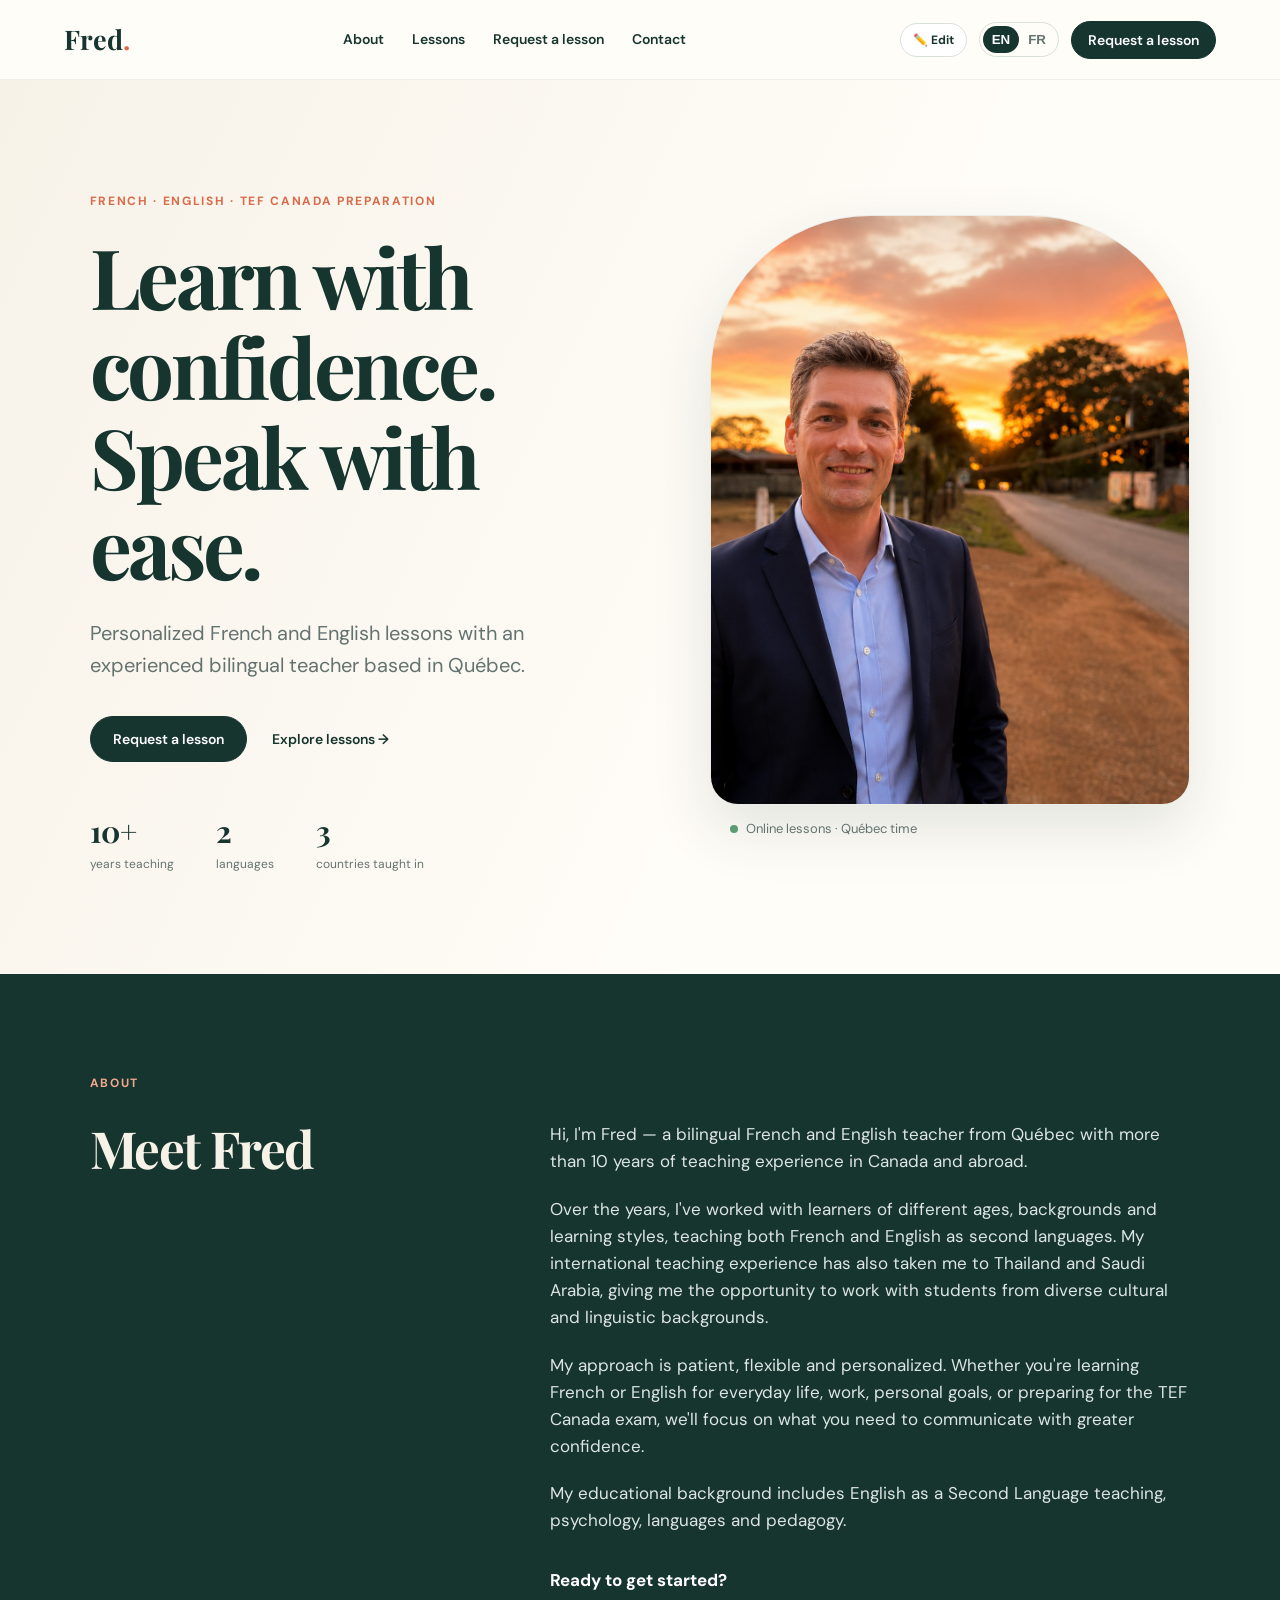
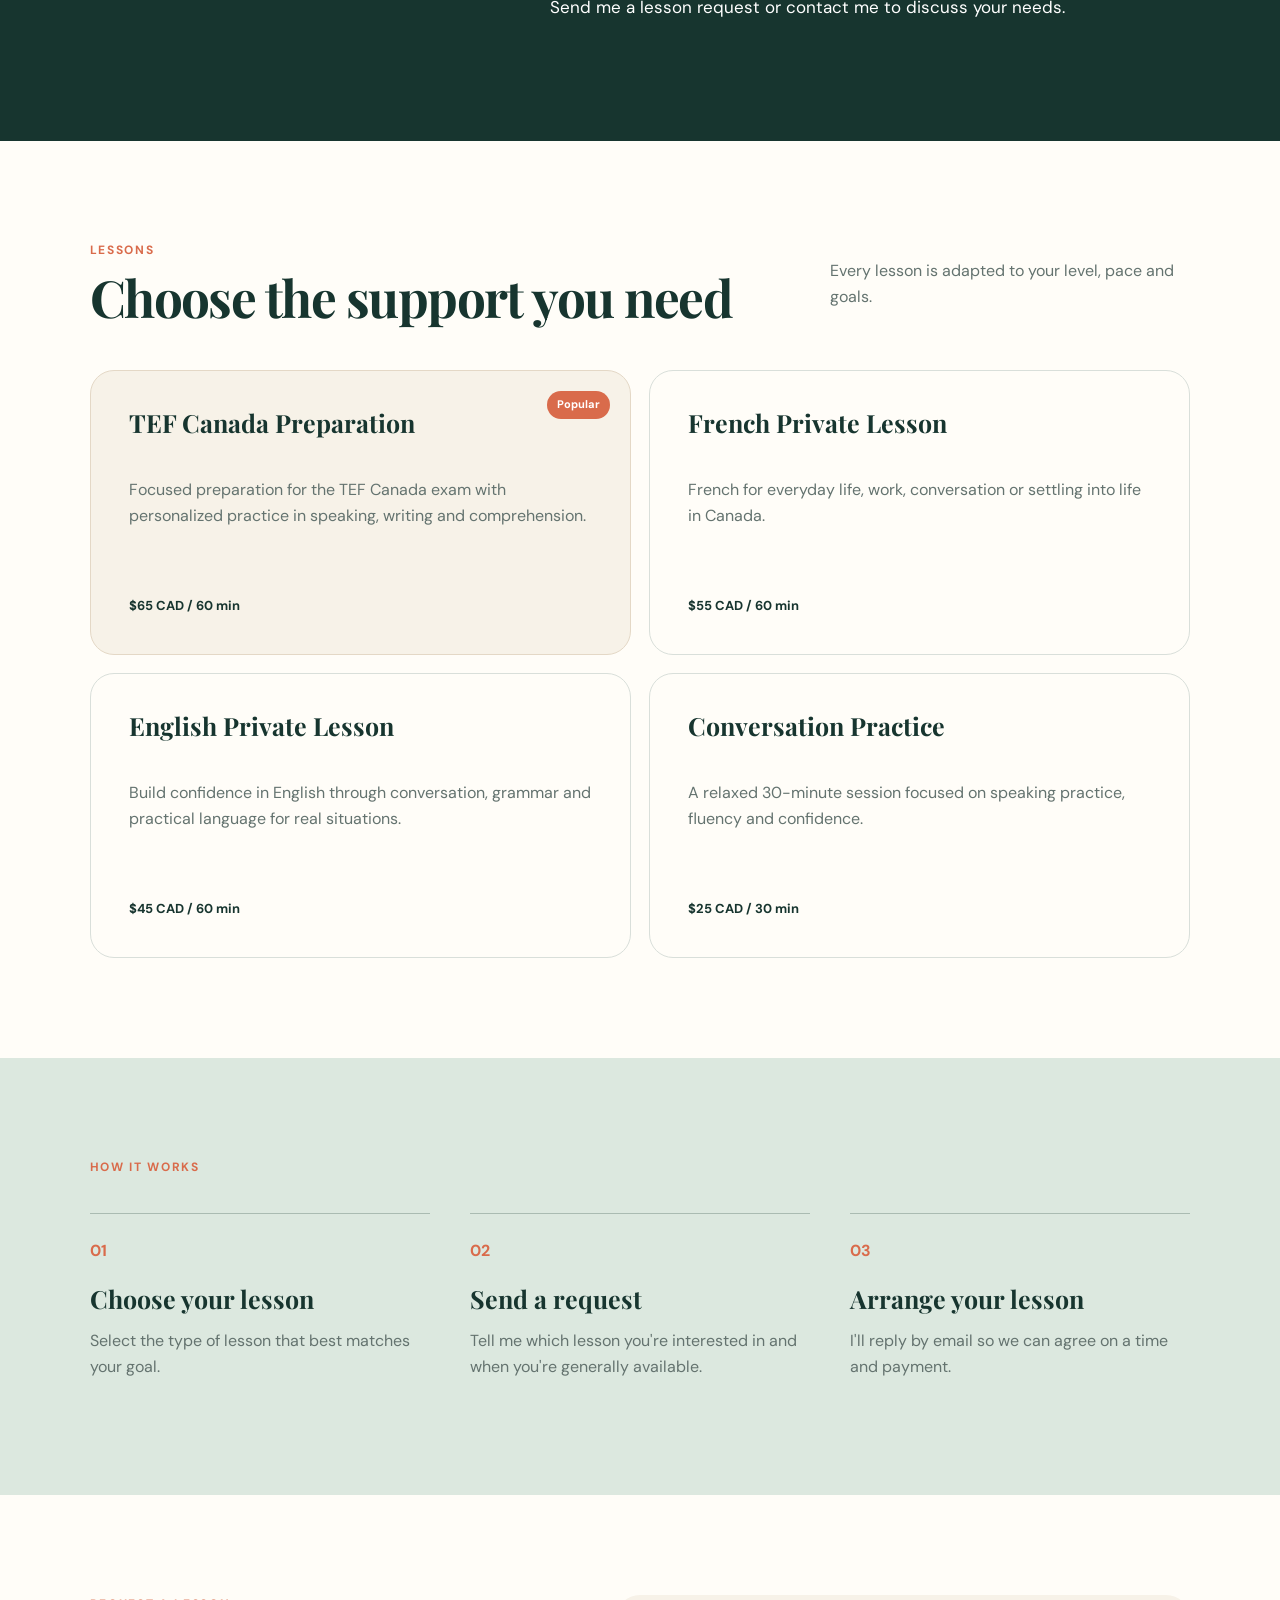
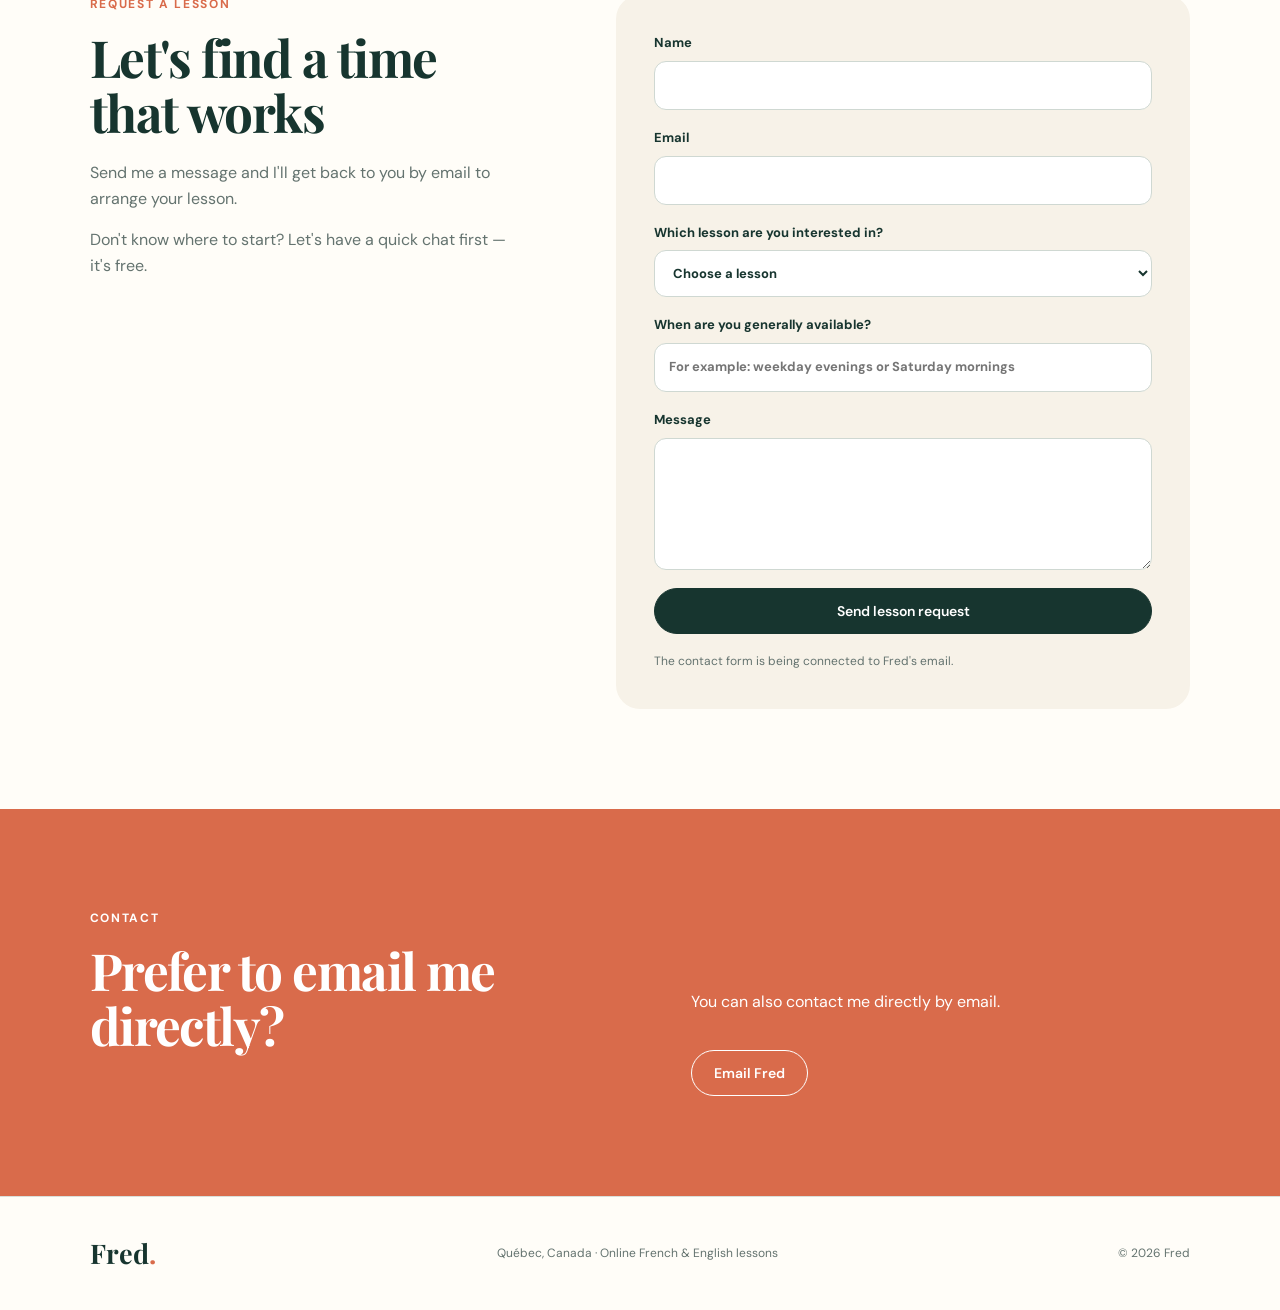
==== index.html @ b5d8ca1a "Remove payment options from lesson request" ====
<!doctype html>
<html lang="en">
<head>
  <meta charset="utf-8" />
  <meta name="viewport" content="width=device-width, initial-scale=1" />
  <meta name="description" content="Personalized French and English lessons in Québec, including TEF Canada preparation." />
  <title>Fred | French & English Lessons</title>
  <link rel="preconnect" href="https://fonts.googleapis.com"><link rel="preconnect" href="https://fonts.gstatic.com" crossorigin><link href="https://fonts.googleapis.com/css2?family=DM+Sans:wght@400;500;600;700&family=Playfair+Display:wght@600;700&display=swap" rel="stylesheet"><link rel="stylesheet" href="styles.css" />
</head><body>
<header class="site-header"><a class="brand" href="#top">Fred<span>.</span></a><nav class="nav" aria-label="Primary navigation"><a href="#about" data-en="About" data-fr="À propos">About</a><a href="#lessons" data-en="Lessons" data-fr="Cours">Lessons</a><a href="#booking" data-en="Request a lesson" data-fr="Demander un cours">Request a lesson</a><a href="#contact" data-en="Contact" data-fr="Contact">Contact</a></nav><div class="header-actions"><button class="edit-toggle" id="edit-toggle" type="button" title="Learning preview editor">✏️ <span data-en="Edit" data-fr="Modifier">Edit</span></button><div class="lang-switch"><button class="lang-btn active" data-lang="en">EN</button><button class="lang-btn" data-lang="fr">FR</button></div><a class="btn btn-small" href="#booking" data-en="Request a lesson" data-fr="Demander un cours">Request a lesson</a></div></header>
<div class="edit-bar" id="edit-bar" hidden><span data-en="Edit preview is ON — click highlighted text to change it. Changes stay only in this browser." data-fr="L'aperçu d'édition est activé — cliquez sur le texte surligné pour le modifier. Les changements restent uniquement dans ce navigateur.">Edit preview is ON — click highlighted text to change it. Changes stay only in this browser.</span><button id="reset-edits" type="button" data-en="Reset edits" data-fr="Réinitialiser">Reset edits</button></div>
<main id="top">
<section class="hero section-pad"><div class="hero-copy"><p class="eyebrow editable" data-edit-key="hero-eyebrow" data-en="French · English · TEF Canada Preparation" data-fr="Français · Anglais · Préparation au TEF Canada">French · English · TEF Canada Preparation</p><h1 class="editable" data-edit-key="hero-title" data-en="Learn with confidence. Speak with ease." data-fr="Apprenez avec confiance. Parlez avec aisance.">Learn with confidence. Speak with ease.</h1><p class="hero-text editable" data-edit-key="hero-text" data-en="Personalized French and English lessons with an experienced bilingual teacher based in Québec." data-fr="Des cours personnalisés de français et d'anglais avec un enseignant bilingue expérimenté basé au Québec.">Personalized French and English lessons with an experienced bilingual teacher based in Québec.</p><div class="hero-buttons"><a class="btn" href="#booking" data-en="Request a lesson" data-fr="Demander un cours">Request a lesson</a><a class="text-link" href="#lessons" data-en="Explore lessons →" data-fr="Découvrir les cours →">Explore lessons →</a></div><div class="trust-row"><div><strong>10+</strong><span data-en="years teaching" data-fr="ans d'enseignement">years teaching</span></div><div><strong>2</strong><span data-en="languages" data-fr="langues">languages</span></div><div><strong>3</strong><span data-en="countries taught in" data-fr="pays d'enseignement">countries taught in</span></div></div></div><div class="hero-card"><img class="fred-photo" src="ChatGPT%20Image%20Aug%2019%2C%202026%2C%2003_38_08%20PM.png" alt="Fred" /><div class="hero-card-note"><span class="dot"></span><span data-en="Online lessons · Québec time" data-fr="Cours en ligne · Heure du Québec">Online lessons · Québec time</span></div></div></section>
<section id="about" class="about section-pad"><div class="section-label" data-en="About" data-fr="À propos">About</div><div class="about-grid"><h2 class="editable" data-edit-key="about-title" data-en="Meet Fred" data-fr="À propos de Fred">Meet Fred</h2><div class="about-copy"><p class="editable" data-edit-key="about-1" data-en="Hi, I'm Fred — a bilingual French and English teacher from Québec with more than 10 years of teaching experience in Canada and abroad." data-fr="Bonjour, je m'appelle Fred. Je suis enseignant bilingue de français et d'anglais originaire du Québec et je possède plus de 10 ans d'expérience en enseignement au Canada et à l'étranger.">Hi, I'm Fred — a bilingual French and English teacher from Québec with more than 10 years of teaching experience in Canada and abroad.</p><p class="editable" data-edit-key="about-2" data-en="Over the years, I've worked with learners of different ages, backgrounds and learning styles, teaching both French and English as second languages. My international teaching experience has also taken me to Thailand and Saudi Arabia, giving me the opportunity to work with students from diverse cultural and linguistic backgrounds." data-fr="Au fil des années, j'ai accompagné des apprenants d'âges, de profils et de styles d'apprentissage variés, notamment en français et en anglais langues secondes. Mon parcours m'a également amené à enseigner en Thaïlande et en Arabie saoudite, auprès d'élèves issus de différents contextes culturels et linguistiques.">Over the years, I've worked with learners of different ages, backgrounds and learning styles, teaching both French and English as second languages. My international teaching experience has also taken me to Thailand and Saudi Arabia, giving me the opportunity to work with students from diverse cultural and linguistic backgrounds.</p><p class="editable" data-edit-key="about-3" data-en="My approach is patient, flexible and personalized. Whether you're learning French or English for everyday life, work, personal goals, or preparing for the TEF Canada exam, we'll focus on what you need to communicate with greater confidence." data-fr="Mon approche est patiente, flexible et personnalisée. Que vous souhaitiez améliorer votre français ou votre anglais pour la vie quotidienne, le travail ou un objectif personnel, ou encore vous préparer au TEF Canada, nous travaillerons ensemble en fonction de vos besoins afin de vous aider à communiquer avec plus d'aisance et de confiance.">My approach is patient, flexible and personalized. Whether you're learning French or English for everyday life, work, personal goals, or preparing for the TEF Canada exam, we'll focus on what you need to communicate with greater confidence.</p><p class="editable" data-edit-key="about-4" data-en="My educational background includes English as a Second Language teaching, psychology, languages and pedagogy." data-fr="Ma formation touche notamment l'enseignement de l'anglais langue seconde, la psychologie, les langues et la pédagogie.">My educational background includes English as a Second Language teaching, psychology, languages and pedagogy.</p><p class="about-cta"><strong data-en="Ready to get started?" data-fr="Prêt à commencer ?">Ready to get started?</strong><br><span data-en="Send me a lesson request or contact me to discuss your needs." data-fr="Envoyez-moi une demande de cours ou contactez-moi pour discuter de vos besoins.">Send me a lesson request or contact me to discuss your needs.</span></p></div></div></section>
<section id="lessons" class="lessons section-pad"><div class="section-heading"><div><div class="section-label" data-en="Lessons" data-fr="Cours">Lessons</div><h2 data-en="Choose the support you need" data-fr="Choisissez l'accompagnement dont vous avez besoin">Choose the support you need</h2></div><p data-en="Every lesson is adapted to your level, pace and goals." data-fr="Chaque cours est adapté à votre niveau, à votre rythme et à vos objectifs.">Every lesson is adapted to your level, pace and goals.</p></div><div class="cards"><article class="lesson-card featured"><div class="card-tag" data-en="Popular" data-fr="Populaire">Popular</div><h3 class="editable" data-edit-key="tef-title" data-en="TEF Canada Preparation" data-fr="Préparation au TEF Canada">TEF Canada Preparation</h3><p class="editable" data-edit-key="tef-text" data-en="Focused preparation for the TEF Canada exam with personalized practice in speaking, writing and comprehension." data-fr="Une préparation ciblée au TEF Canada avec des exercices personnalisés en expression orale, écrite et en compréhension.">Focused preparation for the TEF Canada exam with personalized practice in speaking, writing and comprehension.</p><span class="price editable" data-edit-key="tef-price" data-en="$65 CAD / 60 min" data-fr="65 $ CAD / 60 min">$65 CAD / 60 min</span></article><article class="lesson-card"><h3 class="editable" data-edit-key="fr-title" data-en="French Private Lesson" data-fr="Cours privé de français">French Private Lesson</h3><p class="editable" data-edit-key="fr-text" data-en="French for everyday life, work, conversation or settling into life in Canada." data-fr="Le français pour la vie quotidienne, le travail, la conversation ou votre installation au Canada.">French for everyday life, work, conversation or settling into life in Canada.</p><span class="price editable" data-edit-key="fr-price" data-en="$55 CAD / 60 min" data-fr="55 $ CAD / 60 min">$55 CAD / 60 min</span></article><article class="lesson-card"><h3 class="editable" data-edit-key="en-title" data-en="English Private Lesson" data-fr="Cours privé d'anglais">English Private Lesson</h3><p class="editable" data-edit-key="en-text" data-en="Build confidence in English through conversation, grammar and practical language for real situations." data-fr="Développez votre confiance en anglais grâce à la conversation, à la grammaire et à une langue pratique adaptée aux situations réelles.">Build confidence in English through conversation, grammar and practical language for real situations.</p><span class="price editable" data-edit-key="en-price" data-en="$45 CAD / 60 min" data-fr="45 $ CAD / 60 min">$45 CAD / 60 min</span></article><article class="lesson-card"><h3 class="editable" data-edit-key="conversation-title" data-en="Conversation Practice" data-fr="Pratique de conversation">Conversation Practice</h3><p class="editable" data-edit-key="conversation-text" data-en="A relaxed 30-minute session focused on speaking practice, fluency and confidence." data-fr="Une séance détendue de 30 minutes axée sur la pratique orale, la fluidité et la confiance.">A relaxed 30-minute session focused on speaking practice, fluency and confidence.</p><span class="price editable" data-edit-key="conversation-price" data-en="$25 CAD / 30 min" data-fr="25 $ CAD / 30 min">$25 CAD / 30 min</span></article></div></section>
<section class="process section-pad"><div class="section-label" data-en="How it works" data-fr="Comment ça fonctionne">How it works</div><div class="steps"><div><span>01</span><h3 data-en="Choose your lesson" data-fr="Choisissez votre cours">Choose your lesson</h3><p data-en="Select the type of lesson that best matches your goal." data-fr="Sélectionnez le type de cours qui correspond le mieux à votre objectif.">Select the type of lesson that best matches your goal.</p></div><div><span>02</span><h3 data-en="Send a request" data-fr="Envoyez une demande">Send a request</h3><p data-en="Tell me which lesson you're interested in and when you're generally available." data-fr="Indiquez-moi le cours qui vous intéresse et vos disponibilités générales.">Tell me which lesson you're interested in and when you're generally available.</p></div><div><span>03</span><h3 data-en="Arrange your lesson" data-fr="Organisez votre cours">Arrange your lesson</h3><p data-en="I'll reply by email so we can agree on a time and payment." data-fr="Je vous répondrai par courriel afin de convenir ensemble de l'heure et du paiement.">I'll reply by email so we can agree on a time and payment.</p></div></div></section>
<section id="booking" class="booking section-pad"><div class="booking-copy"><div class="section-label" data-en="Request a lesson" data-fr="Demander un cours">Request a lesson</div><h2 data-en="Let's find a time that works" data-fr="Trouvons un moment qui vous convient">Let's find a time that works</h2><p data-en="Send me a message and I'll get back to you by email to arrange your lesson." data-fr="Envoyez-moi un message et je vous répondrai par courriel afin d'organiser votre cours.">Send me a message and I'll get back to you by email to arrange your lesson.</p><p class="editable" data-edit-key="free-chat" data-en="Don't know where to start? Let's have a quick chat first — it's free." data-fr="Vous ne savez pas par où commencer ? Échangeons quelques minutes — c'est gratuit.">Don't know where to start? Let's have a quick chat first — it's free.</p></div><form class="booking-form" id="booking-form"><label><span data-en="Name" data-fr="Nom">Name</span><input required name="name" type="text"></label><label><span data-en="Email" data-fr="Courriel">Email</span><input required name="email" type="email"></label><label><span data-en="Which lesson are you interested in?" data-fr="Quel cours vous intéresse ?">Which lesson are you interested in?</span><select required name="lesson"><option value="" data-en="Choose a lesson" data-fr="Choisir un cours">Choose a lesson</option><option>TEF Canada Preparation</option><option>French Private Lesson</option><option>English Private Lesson</option><option>Conversation Practice</option></select></label><label><span data-en="When are you generally available?" data-fr="Quelles sont vos disponibilités générales ?">When are you generally available?</span><input name="availability" type="text" data-en-placeholder="For example: weekday evenings or Saturday mornings" data-fr-placeholder="Par exemple : les soirs de semaine ou le samedi matin" placeholder="For example: weekday evenings or Saturday mornings"></label><label><span data-en="Message" data-fr="Message">Message</span><textarea name="message" rows="5"></textarea></label><button class="btn" type="submit" data-en="Send lesson request" data-fr="Envoyer la demande">Send lesson request</button><p class="form-note" id="form-note" data-en="The contact form is being connected to Fred's email." data-fr="Le formulaire de contact est en cours de connexion au courriel de Fred.">The contact form is being connected to Fred's email.</p></form></section>
<section id="contact" class="contact section-pad"><div><div class="section-label" data-en="Contact" data-fr="Contact">Contact</div><h2 data-en="Prefer to email me directly?" data-fr="Vous préférez m'écrire directement ?">Prefer to email me directly?</h2></div><div><p data-en="You can also contact me directly by email." data-fr="Vous pouvez également me contacter directement par courriel.">You can also contact me directly by email.</p><a class="btn btn-outline" href="mailto:Proulxf5252@gmail.com" data-en="Email Fred" data-fr="Écrire à Fred">Email Fred</a></div></section>
</main><footer><a class="brand" href="#top">Fred<span>.</span></a><p>Québec, Canada · <span data-en="Online French & English lessons" data-fr="Cours de français et d'anglais en ligne">Online French & English lessons</span></p><p>© <span id="year"></span> Fred</p></footer><script src="script.js"></script></body></html>
---- styles.css ----
:root{--ink:#17352f;--cream:#f7f2e8;--paper:#fffdf8;--sage:#dce8df;--accent:#d96b4b;--muted:#64736f;--line:#d9dfda;--white:#fff;--radius:24px}*{box-sizing:border-box}html{scroll-behavior:smooth}body{margin:0;background:var(--paper);color:var(--ink);font-family:'DM Sans',sans-serif;line-height:1.6}.site-header{position:sticky;top:0;z-index:10;display:flex;align-items:center;justify-content:space-between;padding:18px clamp(24px,5vw,80px);background:rgba(255,253,248,.94);backdrop-filter:blur(12px);border-bottom:1px solid rgba(23,53,47,.08)}.brand{font-family:'Playfair Display',serif;font-size:27px;font-weight:700;text-decoration:none;color:var(--ink)}.brand span{color:var(--accent)}.nav{display:flex;gap:28px}.nav a,.text-link{color:var(--ink);text-decoration:none;font-weight:600;font-size:14px}.nav a:hover,.text-link:hover{color:var(--accent)}.header-actions{display:flex;align-items:center;gap:12px}.lang-switch{display:flex;border:1px solid var(--line);border-radius:999px;padding:3px}.lang-btn{border:0;background:transparent;padding:6px 9px;border-radius:999px;font-weight:700;color:var(--muted);cursor:pointer}.lang-btn.active{background:var(--ink);color:#fff}.edit-toggle{border:1px solid var(--line);background:#fff;border-radius:999px;padding:8px 12px;font:700 12px 'DM Sans',sans-serif;color:var(--ink);cursor:pointer}.edit-toggle.active{background:#fff0e9;border-color:var(--accent);color:#9f4229}.edit-bar{position:sticky;top:76px;z-index:9;padding:10px clamp(24px,5vw,80px);background:#fff0e9;border-bottom:1px solid #f0c8ba;font-size:12px;display:flex;justify-content:space-between;align-items:center;gap:20px}.edit-bar[hidden]{display:none}.edit-bar button{border:0;background:transparent;text-decoration:underline;font:700 12px 'DM Sans',sans-serif;cursor:pointer;color:var(--ink)}body.editing .editable{position:relative;outline:1px dashed rgba(217,107,75,.7);outline-offset:5px;cursor:text;border-radius:3px}body.editing .editable:hover{background:rgba(217,107,75,.08)}body.editing .editable:focus{outline:2px solid var(--accent);background:#fffdf8;color:var(--ink)}.btn{display:inline-flex;align-items:center;justify-content:center;border:1px solid var(--ink);border-radius:999px;background:var(--ink);color:#fff;text-decoration:none;padding:13px 22px;font:600 14px 'DM Sans',sans-serif;cursor:pointer;transition:.2s}.btn:hover{transform:translateY(-2px);box-shadow:0 8px 20px rgba(23,53,47,.13)}.btn-small{padding:9px 16px}.btn-outline{background:transparent;color:var(--ink)}.section-pad{padding:100px clamp(24px,7vw,120px)}.hero{min-height:82vh;display:grid;grid-template-columns:1.05fr .95fr;gap:7vw;align-items:center;background:linear-gradient(115deg,var(--cream),#fffdf8 65%)}.eyebrow,.section-label{text-transform:uppercase;letter-spacing:.14em;font-size:12px;font-weight:700;color:var(--accent)}h1,h2,h3{font-family:'Playfair Display',serif;line-height:1.08;margin-top:0}h1{font-size:clamp(48px,6.5vw,92px);letter-spacing:-.04em;margin:20px 0 26px}h2{font-size:clamp(36px,4vw,58px);letter-spacing:-.03em}h3{font-size:25px}.hero-text{max-width:650px;font-size:20px;color:var(--muted)}.hero-buttons{display:flex;align-items:center;gap:25px;margin:35px 0 45px}.trust-row{display:flex;gap:42px}.trust-row div{display:flex;flex-direction:column}.trust-row strong{font-family:'Playfair Display',serif;font-size:30px}.trust-row span{font-size:12px;color:var(--muted)}.hero-card{max-width:560px;width:100%;justify-self:end}.fred-photo{display:block;width:100%;height:590px;object-fit:cover;object-position:42% center;border-radius:160px 160px 28px 28px;border:1px solid rgba(23,53,47,.08);box-shadow:0 24px 60px rgba(23,53,47,.12)}.hero-card-note{margin:14px 20px 0;display:flex;align-items:center;gap:8px;color:var(--muted);font-size:13px}.dot{width:8px;height:8px;border-radius:50%;background:#5b9d72}.about{background:var(--ink);color:#f7f2e8}.about .section-label{color:#f2a78e}.about-grid{display:grid;grid-template-columns:.7fr 1.3fr;gap:9vw;margin-top:28px}.about-copy{max-width:760px;font-size:17px;color:#dce5e1}.about-copy p{margin:0 0 20px}.about-cta{padding-top:12px;color:#fff}.section-heading{display:flex;justify-content:space-between;align-items:end;gap:40px;margin-bottom:45px}.section-heading h2{margin:10px 0 0}.section-heading>p{max-width:360px;color:var(--muted)}.cards{display:grid;grid-template-columns:repeat(2,1fr);gap:18px}.lesson-card{position:relative;min-height:285px;padding:38px;border:1px solid var(--line);border-radius:var(--radius);display:flex;flex-direction:column}.lesson-card.featured{background:var(--cream);border-color:#e4d8c6}.lesson-card p{color:var(--muted);max-width:540px}.price{margin-top:auto;font-weight:700;font-size:13px}.card-tag{position:absolute;top:20px;right:20px;background:var(--accent);color:#fff;border-radius:999px;padding:5px 10px;font-size:11px;font-weight:700}.process{background:var(--sage)}.steps{display:grid;grid-template-columns:repeat(3,1fr);gap:40px;margin-top:35px}.steps>div{border-top:1px solid rgba(23,53,47,.25);padding-top:24px}.steps span{color:var(--accent);font-weight:700}.steps h3{margin:22px 0 12px}.steps p{color:var(--muted)}.booking{display:grid;grid-template-columns:.85fr 1.15fr;gap:8vw;align-items:start}.booking-copy{position:sticky;top:120px}.booking-copy h2{margin:15px 0 20px}.booking-copy>p{color:var(--muted);max-width:470px}.payment-badges{display:flex;gap:8px;margin-top:25px;flex-wrap:wrap}.payment-badges span{border:1px solid var(--line);padding:7px 12px;border-radius:999px;font-size:12px;font-weight:700}.booking-form{background:var(--cream);padding:38px;border-radius:var(--radius);display:grid;gap:18px}.booking-form label{display:grid;gap:7px;font-size:13px;font-weight:700}.booking-form input,.booking-form select,.booking-form textarea{width:100%;border:1px solid #cfd8d2;border-radius:12px;background:#fff;padding:13px 14px;font:inherit;color:var(--ink);outline:none}.booking-form input:focus,.booking-form select:focus,.booking-form textarea:focus{border-color:var(--ink)}.form-row{display:grid;grid-template-columns:1fr 1fr;gap:15px}.form-note{margin:0;color:var(--muted);font-size:12px}.contact{background:var(--accent);color:#fff;display:grid;grid-template-columns:1fr 1fr;gap:8vw}.contact .section-label{color:#fff}.contact h2{max-width:650px;margin-top:15px}.contact>div:last-child{align-self:end;max-width:500px}.contact .btn-outline{border-color:#fff;color:#fff;margin-top:20px}footer{padding:35px clamp(24px,7vw,120px);display:flex;align-items:center;justify-content:space-between;gap:20px;border-top:1px solid var(--line);font-size:12px;color:var(--muted)}@media(max-width:900px){.nav{display:none}.header-actions .btn{display:none}.hero,.about-grid,.booking,.contact{grid-template-columns:1fr}.hero{padding-top:65px}.hero-card{justify-self:stretch;max-width:none}.fred-photo{height:500px;border-radius:100px 100px 24px 24px;object-position:center}.about-grid{gap:25px}.cards{grid-template-columns:1fr}.steps{grid-template-columns:1fr}.booking-copy{position:static}.section-heading{display:block}.trust-row{gap:25px}.section-pad{padding-top:75px;padding-bottom:75px}}@media(max-width:560px){.site-header{padding:14px 20px}.edit-toggle span{display:none}.edit-bar{top:65px;align-items:flex-start}.section-pad{padding-left:20px;padding-right:20px}h1{font-size:48px}.hero-buttons{align-items:flex-start;flex-direction:column}.trust-row{justify-content:space-between;gap:10px}.lesson-card,.booking-form{padding:26px}.form-row{grid-template-columns:1fr}footer{align-items:flex-start;flex-direction:column}.fred-photo{height:420px}}
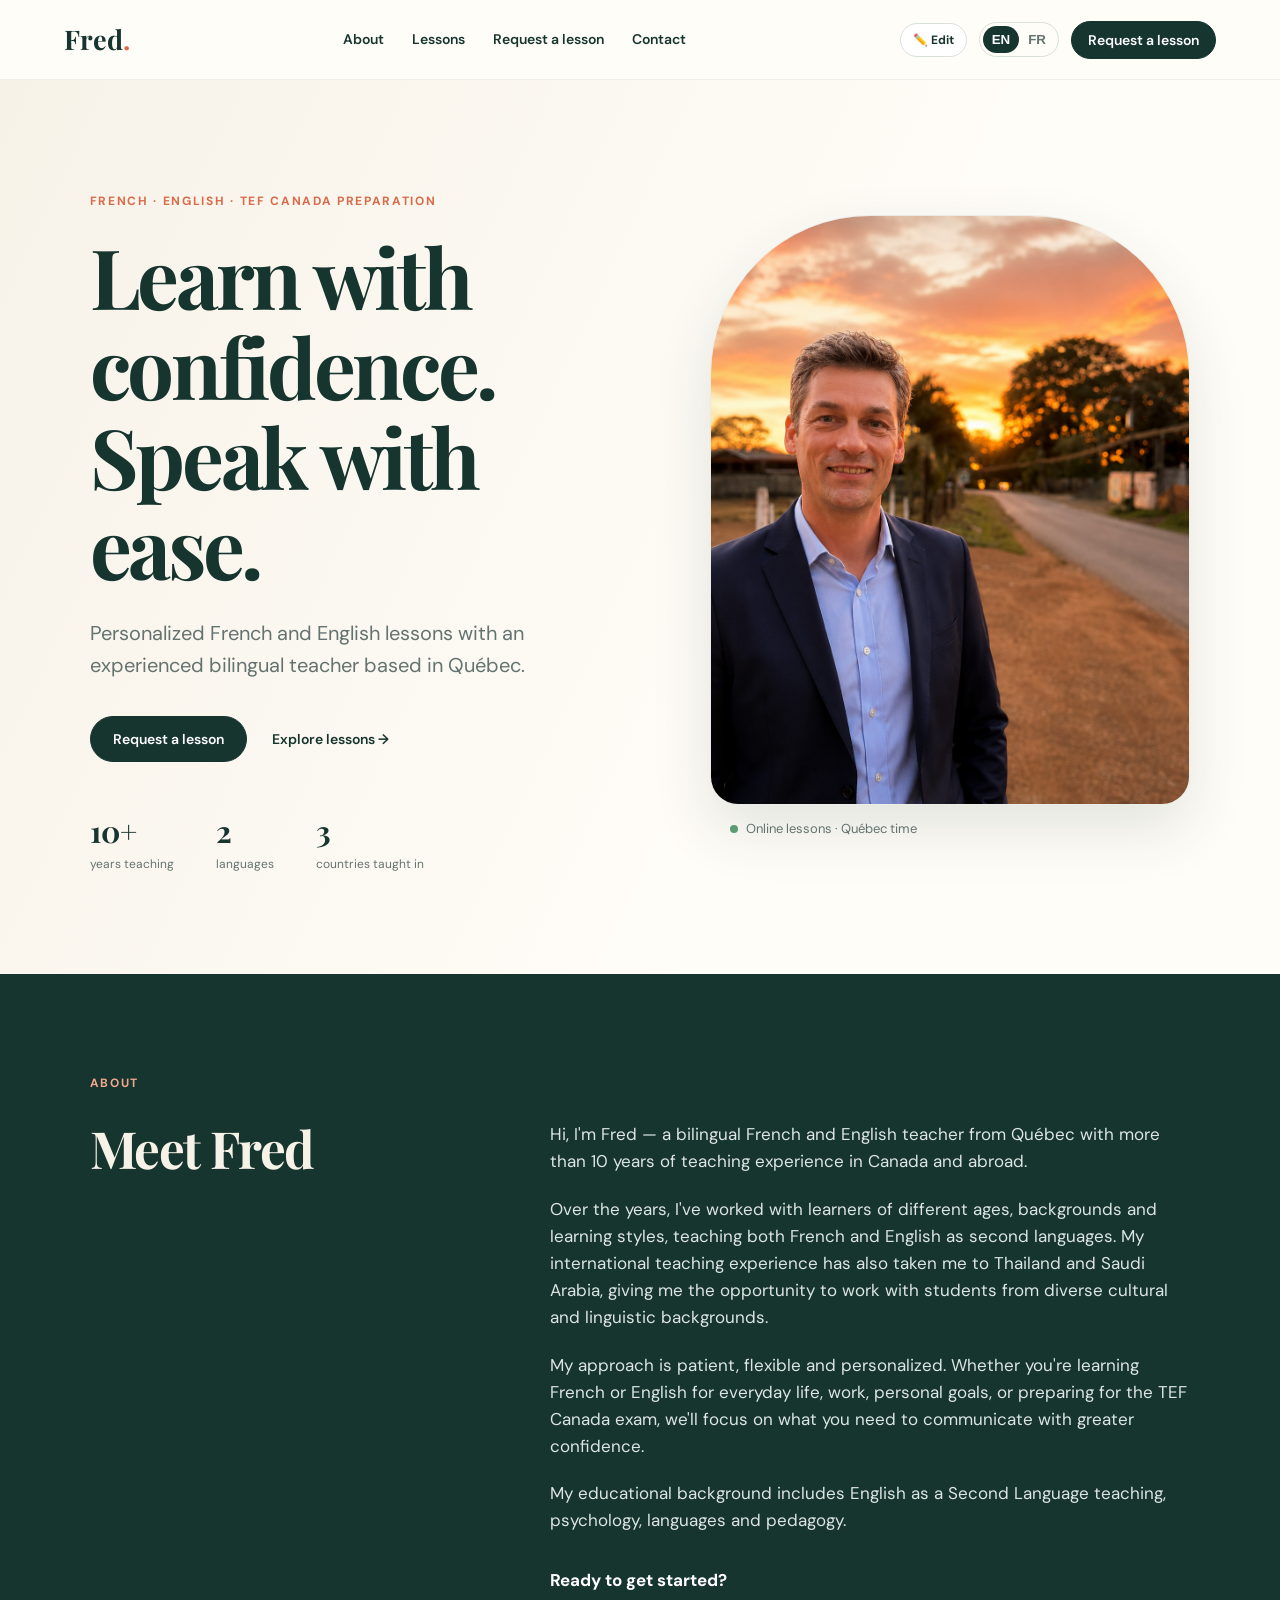
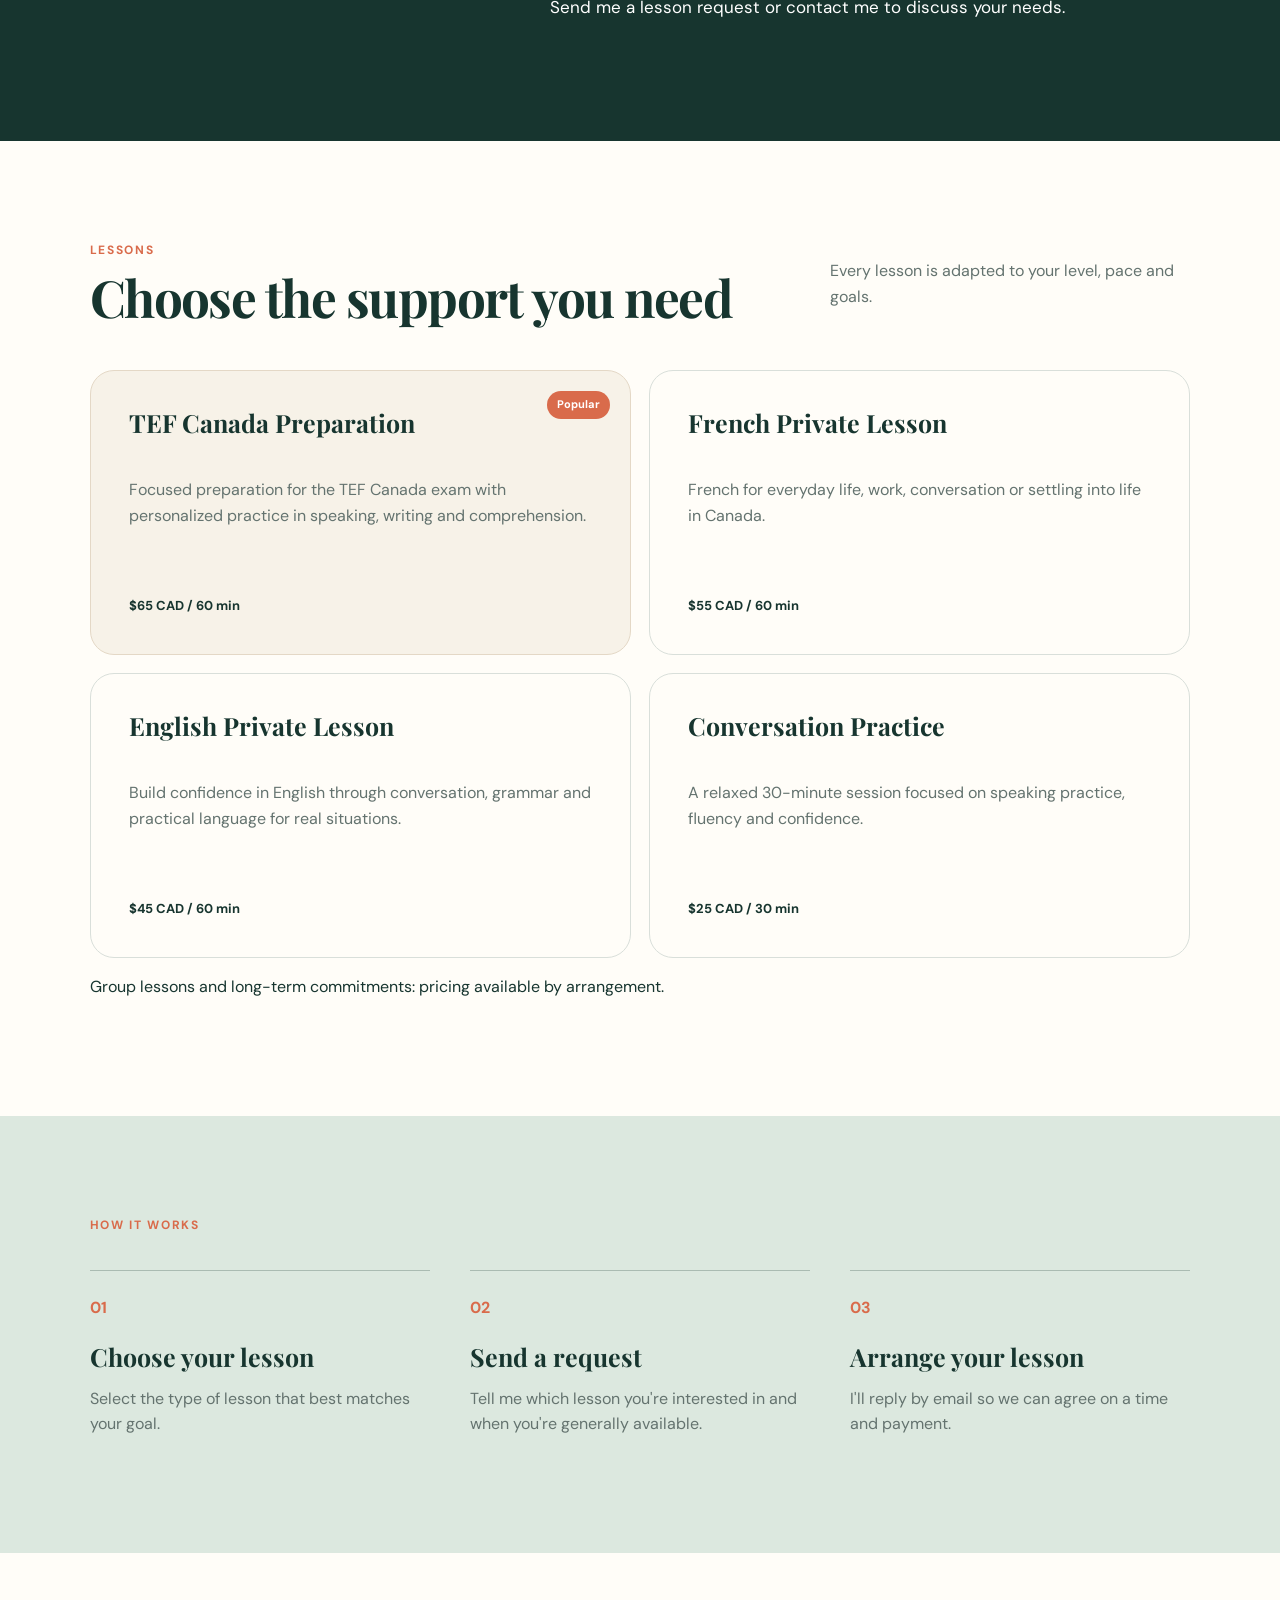
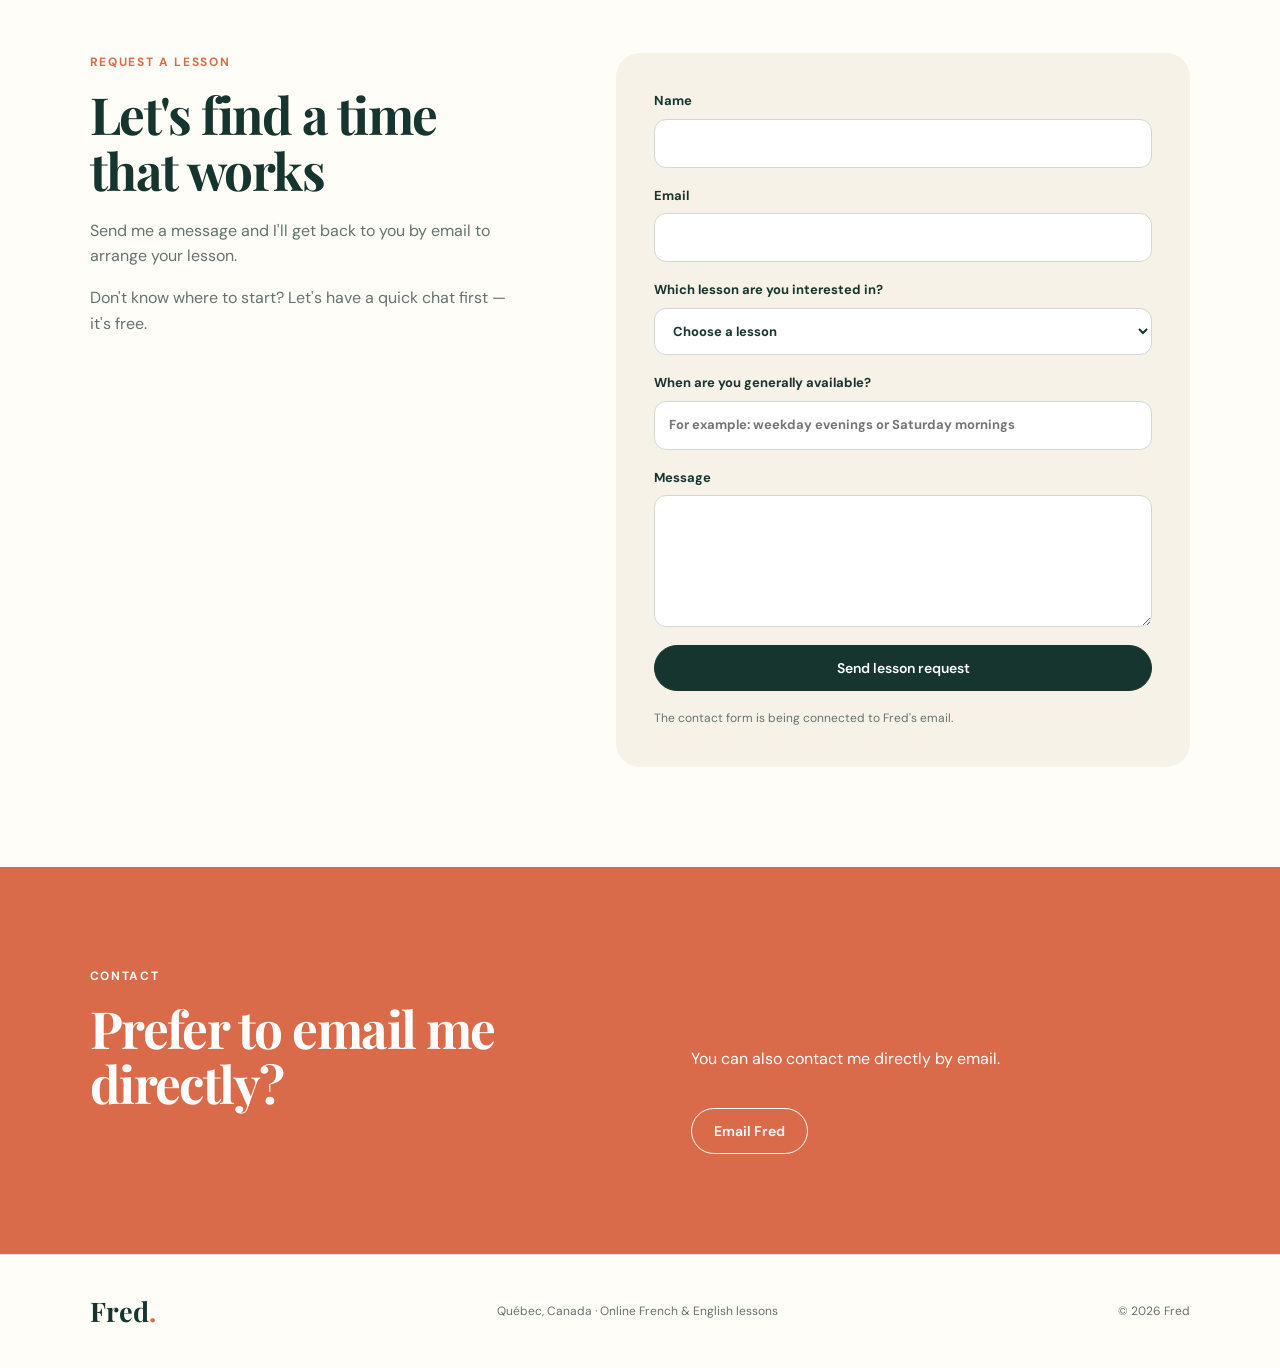
==== commit d16a5272: "Add group and long-term pricing note" ====
--- a/index.html
+++ b/index.html
@@ -12,7 +12,7 @@
 <main id="top">
 <section class="hero section-pad"><div class="hero-copy"><p class="eyebrow editable" data-edit-key="hero-eyebrow" data-en="French · English · TEF Canada Preparation" data-fr="Français · Anglais · Préparation au TEF Canada">French · English · TEF Canada Preparation</p><h1 class="editable" data-edit-key="hero-title" data-en="Learn with confidence. Speak with ease." data-fr="Apprenez avec confiance. Parlez avec aisance.">Learn with confidence. Speak with ease.</h1><p class="hero-text editable" data-edit-key="hero-text" data-en="Personalized French and English lessons with an experienced bilingual teacher based in Québec." data-fr="Des cours personnalisés de français et d'anglais avec un enseignant bilingue expérimenté basé au Québec.">Personalized French and English lessons with an experienced bilingual teacher based in Québec.</p><div class="hero-buttons"><a class="btn" href="#booking" data-en="Request a lesson" data-fr="Demander un cours">Request a lesson</a><a class="text-link" href="#lessons" data-en="Explore lessons →" data-fr="Découvrir les cours →">Explore lessons →</a></div><div class="trust-row"><div><strong>10+</strong><span data-en="years teaching" data-fr="ans d'enseignement">years teaching</span></div><div><strong>2</strong><span data-en="languages" data-fr="langues">languages</span></div><div><strong>3</strong><span data-en="countries taught in" data-fr="pays d'enseignement">countries taught in</span></div></div></div><div class="hero-card"><img class="fred-photo" src="ChatGPT%20Image%20Aug%2019%2C%202026%2C%2003_38_08%20PM.png" alt="Fred" /><div class="hero-card-note"><span class="dot"></span><span data-en="Online lessons · Québec time" data-fr="Cours en ligne · Heure du Québec">Online lessons · Québec time</span></div></div></section>
 <section id="about" class="about section-pad"><div class="section-label" data-en="About" data-fr="À propos">About</div><div class="about-grid"><h2 class="editable" data-edit-key="about-title" data-en="Meet Fred" data-fr="À propos de Fred">Meet Fred</h2><div class="about-copy"><p class="editable" data-edit-key="about-1" data-en="Hi, I'm Fred — a bilingual French and English teacher from Québec with more than 10 years of teaching experience in Canada and abroad." data-fr="Bonjour, je m'appelle Fred. Je suis enseignant bilingue de français et d'anglais originaire du Québec et je possède plus de 10 ans d'expérience en enseignement au Canada et à l'étranger.">Hi, I'm Fred — a bilingual French and English teacher from Québec with more than 10 years of teaching experience in Canada and abroad.</p><p class="editable" data-edit-key="about-2" data-en="Over the years, I've worked with learners of different ages, backgrounds and learning styles, teaching both French and English as second languages. My international teaching experience has also taken me to Thailand and Saudi Arabia, giving me the opportunity to work with students from diverse cultural and linguistic backgrounds." data-fr="Au fil des années, j'ai accompagné des apprenants d'âges, de profils et de styles d'apprentissage variés, notamment en français et en anglais langues secondes. Mon parcours m'a également amené à enseigner en Thaïlande et en Arabie saoudite, auprès d'élèves issus de différents contextes culturels et linguistiques.">Over the years, I've worked with learners of different ages, backgrounds and learning styles, teaching both French and English as second languages. My international teaching experience has also taken me to Thailand and Saudi Arabia, giving me the opportunity to work with students from diverse cultural and linguistic backgrounds.</p><p class="editable" data-edit-key="about-3" data-en="My approach is patient, flexible and personalized. Whether you're learning French or English for everyday life, work, personal goals, or preparing for the TEF Canada exam, we'll focus on what you need to communicate with greater confidence." data-fr="Mon approche est patiente, flexible et personnalisée. Que vous souhaitiez améliorer votre français ou votre anglais pour la vie quotidienne, le travail ou un objectif personnel, ou encore vous préparer au TEF Canada, nous travaillerons ensemble en fonction de vos besoins afin de vous aider à communiquer avec plus d'aisance et de confiance.">My approach is patient, flexible and personalized. Whether you're learning French or English for everyday life, work, personal goals, or preparing for the TEF Canada exam, we'll focus on what you need to communicate with greater confidence.</p><p class="editable" data-edit-key="about-4" data-en="My educational background includes English as a Second Language teaching, psychology, languages and pedagogy." data-fr="Ma formation touche notamment l'enseignement de l'anglais langue seconde, la psychologie, les langues et la pédagogie.">My educational background includes English as a Second Language teaching, psychology, languages and pedagogy.</p><p class="about-cta"><strong data-en="Ready to get started?" data-fr="Prêt à commencer ?">Ready to get started?</strong><br><span data-en="Send me a lesson request or contact me to discuss your needs." data-fr="Envoyez-moi une demande de cours ou contactez-moi pour discuter de vos besoins.">Send me a lesson request or contact me to discuss your needs.</span></p></div></div></section>
-<section id="lessons" class="lessons section-pad"><div class="section-heading"><div><div class="section-label" data-en="Lessons" data-fr="Cours">Lessons</div><h2 data-en="Choose the support you need" data-fr="Choisissez l'accompagnement dont vous avez besoin">Choose the support you need</h2></div><p data-en="Every lesson is adapted to your level, pace and goals." data-fr="Chaque cours est adapté à votre niveau, à votre rythme et à vos objectifs.">Every lesson is adapted to your level, pace and goals.</p></div><div class="cards"><article class="lesson-card featured"><div class="card-tag" data-en="Popular" data-fr="Populaire">Popular</div><h3 class="editable" data-edit-key="tef-title" data-en="TEF Canada Preparation" data-fr="Préparation au TEF Canada">TEF Canada Preparation</h3><p class="editable" data-edit-key="tef-text" data-en="Focused preparation for the TEF Canada exam with personalized practice in speaking, writing and comprehension." data-fr="Une préparation ciblée au TEF Canada avec des exercices personnalisés en expression orale, écrite et en compréhension.">Focused preparation for the TEF Canada exam with personalized practice in speaking, writing and comprehension.</p><span class="price editable" data-edit-key="tef-price" data-en="$65 CAD / 60 min" data-fr="65 $ CAD / 60 min">$65 CAD / 60 min</span></article><article class="lesson-card"><h3 class="editable" data-edit-key="fr-title" data-en="French Private Lesson" data-fr="Cours privé de français">French Private Lesson</h3><p class="editable" data-edit-key="fr-text" data-en="French for everyday life, work, conversation or settling into life in Canada." data-fr="Le français pour la vie quotidienne, le travail, la conversation ou votre installation au Canada.">French for everyday life, work, conversation or settling into life in Canada.</p><span class="price editable" data-edit-key="fr-price" data-en="$55 CAD / 60 min" data-fr="55 $ CAD / 60 min">$55 CAD / 60 min</span></article><article class="lesson-card"><h3 class="editable" data-edit-key="en-title" data-en="English Private Lesson" data-fr="Cours privé d'anglais">English Private Lesson</h3><p class="editable" data-edit-key="en-text" data-en="Build confidence in English through conversation, grammar and practical language for real situations." data-fr="Développez votre confiance en anglais grâce à la conversation, à la grammaire et à une langue pratique adaptée aux situations réelles.">Build confidence in English through conversation, grammar and practical language for real situations.</p><span class="price editable" data-edit-key="en-price" data-en="$45 CAD / 60 min" data-fr="45 $ CAD / 60 min">$45 CAD / 60 min</span></article><article class="lesson-card"><h3 class="editable" data-edit-key="conversation-title" data-en="Conversation Practice" data-fr="Pratique de conversation">Conversation Practice</h3><p class="editable" data-edit-key="conversation-text" data-en="A relaxed 30-minute session focused on speaking practice, fluency and confidence." data-fr="Une séance détendue de 30 minutes axée sur la pratique orale, la fluidité et la confiance.">A relaxed 30-minute session focused on speaking practice, fluency and confidence.</p><span class="price editable" data-edit-key="conversation-price" data-en="$25 CAD / 30 min" data-fr="25 $ CAD / 30 min">$25 CAD / 30 min</span></article></div></section>
+<section id="lessons" class="lessons section-pad"><div class="section-heading"><div><div class="section-label" data-en="Lessons" data-fr="Cours">Lessons</div><h2 data-en="Choose the support you need" data-fr="Choisissez l'accompagnement dont vous avez besoin">Choose the support you need</h2></div><p data-en="Every lesson is adapted to your level, pace and goals." data-fr="Chaque cours est adapté à votre niveau, à votre rythme et à vos objectifs.">Every lesson is adapted to your level, pace and goals.</p></div><div class="cards"><article class="lesson-card featured"><div class="card-tag" data-en="Popular" data-fr="Populaire">Popular</div><h3 class="editable" data-edit-key="tef-title" data-en="TEF Canada Preparation" data-fr="Préparation au TEF Canada">TEF Canada Preparation</h3><p class="editable" data-edit-key="tef-text" data-en="Focused preparation for the TEF Canada exam with personalized practice in speaking, writing and comprehension." data-fr="Une préparation ciblée au TEF Canada avec des exercices personnalisés en expression orale, écrite et en compréhension.">Focused preparation for the TEF Canada exam with personalized practice in speaking, writing and comprehension.</p><span class="price editable" data-edit-key="tef-price" data-en="$65 CAD / 60 min" data-fr="65 $ CAD / 60 min">$65 CAD / 60 min</span></article><article class="lesson-card"><h3 class="editable" data-edit-key="fr-title" data-en="French Private Lesson" data-fr="Cours privé de français">French Private Lesson</h3><p class="editable" data-edit-key="fr-text" data-en="French for everyday life, work, conversation or settling into life in Canada." data-fr="Le français pour la vie quotidienne, le travail, la conversation ou votre installation au Canada.">French for everyday life, work, conversation or settling into life in Canada.</p><span class="price editable" data-edit-key="fr-price" data-en="$55 CAD / 60 min" data-fr="55 $ CAD / 60 min">$55 CAD / 60 min</span></article><article class="lesson-card"><h3 class="editable" data-edit-key="en-title" data-en="English Private Lesson" data-fr="Cours privé d'anglais">English Private Lesson</h3><p class="editable" data-edit-key="en-text" data-en="Build confidence in English through conversation, grammar and practical language for real situations." data-fr="Développez votre confiance en anglais grâce à la conversation, à la grammaire et à une langue pratique adaptée aux situations réelles.">Build confidence in English through conversation, grammar and practical language for real situations.</p><span class="price editable" data-edit-key="en-price" data-en="$45 CAD / 60 min" data-fr="45 $ CAD / 60 min">$45 CAD / 60 min</span></article><article class="lesson-card"><h3 class="editable" data-edit-key="conversation-title" data-en="Conversation Practice" data-fr="Pratique de conversation">Conversation Practice</h3><p class="editable" data-edit-key="conversation-text" data-en="A relaxed 30-minute session focused on speaking practice, fluency and confidence." data-fr="Une séance détendue de 30 minutes axée sur la pratique orale, la fluidité et la confiance.">A relaxed 30-minute session focused on speaking practice, fluency and confidence.</p><span class="price editable" data-edit-key="conversation-price" data-en="$25 CAD / 30 min" data-fr="25 $ CAD / 30 min">$25 CAD / 30 min</span></article></div><p class="editable" data-edit-key="custom-pricing" data-en="Group lessons and long-term commitments: pricing available by arrangement." data-fr="Cours en groupe et engagements à long terme : tarif sur demande.">Group lessons and long-term commitments: pricing available by arrangement.</p></section>
 <section class="process section-pad"><div class="section-label" data-en="How it works" data-fr="Comment ça fonctionne">How it works</div><div class="steps"><div><span>01</span><h3 data-en="Choose your lesson" data-fr="Choisissez votre cours">Choose your lesson</h3><p data-en="Select the type of lesson that best matches your goal." data-fr="Sélectionnez le type de cours qui correspond le mieux à votre objectif.">Select the type of lesson that best matches your goal.</p></div><div><span>02</span><h3 data-en="Send a request" data-fr="Envoyez une demande">Send a request</h3><p data-en="Tell me which lesson you're interested in and when you're generally available." data-fr="Indiquez-moi le cours qui vous intéresse et vos disponibilités générales.">Tell me which lesson you're interested in and when you're generally available.</p></div><div><span>03</span><h3 data-en="Arrange your lesson" data-fr="Organisez votre cours">Arrange your lesson</h3><p data-en="I'll reply by email so we can agree on a time and payment." data-fr="Je vous répondrai par courriel afin de convenir ensemble de l'heure et du paiement.">I'll reply by email so we can agree on a time and payment.</p></div></div></section>
 <section id="booking" class="booking section-pad"><div class="booking-copy"><div class="section-label" data-en="Request a lesson" data-fr="Demander un cours">Request a lesson</div><h2 data-en="Let's find a time that works" data-fr="Trouvons un moment qui vous convient">Let's find a time that works</h2><p data-en="Send me a message and I'll get back to you by email to arrange your lesson." data-fr="Envoyez-moi un message et je vous répondrai par courriel afin d'organiser votre cours.">Send me a message and I'll get back to you by email to arrange your lesson.</p><p class="editable" data-edit-key="free-chat" data-en="Don't know where to start? Let's have a quick chat first — it's free." data-fr="Vous ne savez pas par où commencer ? Échangeons quelques minutes — c'est gratuit.">Don't know where to start? Let's have a quick chat first — it's free.</p></div><form class="booking-form" id="booking-form"><label><span data-en="Name" data-fr="Nom">Name</span><input required name="name" type="text"></label><label><span data-en="Email" data-fr="Courriel">Email</span><input required name="email" type="email"></label><label><span data-en="Which lesson are you interested in?" data-fr="Quel cours vous intéresse ?">Which lesson are you interested in?</span><select required name="lesson"><option value="" data-en="Choose a lesson" data-fr="Choisir un cours">Choose a lesson</option><option>TEF Canada Preparation</option><option>French Private Lesson</option><option>English Private Lesson</option><option>Conversation Practice</option></select></label><label><span data-en="When are you generally available?" data-fr="Quelles sont vos disponibilités générales ?">When are you generally available?</span><input name="availability" type="text" data-en-placeholder="For example: weekday evenings or Saturday mornings" data-fr-placeholder="Par exemple : les soirs de semaine ou le samedi matin" placeholder="For example: weekday evenings or Saturday mornings"></label><label><span data-en="Message" data-fr="Message">Message</span><textarea name="message" rows="5"></textarea></label><button class="btn" type="submit" data-en="Send lesson request" data-fr="Envoyer la demande">Send lesson request</button><p class="form-note" id="form-note" data-en="The contact form is being connected to Fred's email." data-fr="Le formulaire de contact est en cours de connexion au courriel de Fred.">The contact form is being connected to Fred's email.</p></form></section>
 <section id="contact" class="contact section-pad"><div><div class="section-label" data-en="Contact" data-fr="Contact">Contact</div><h2 data-en="Prefer to email me directly?" data-fr="Vous préférez m'écrire directement ?">Prefer to email me directly?</h2></div><div><p data-en="You can also contact me directly by email." data-fr="Vous pouvez également me contacter directement par courriel.">You can also contact me directly by email.</p><a class="btn btn-outline" href="mailto:Proulxf5252@gmail.com" data-en="Email Fred" data-fr="Écrire à Fred">Email Fred</a></div></section>
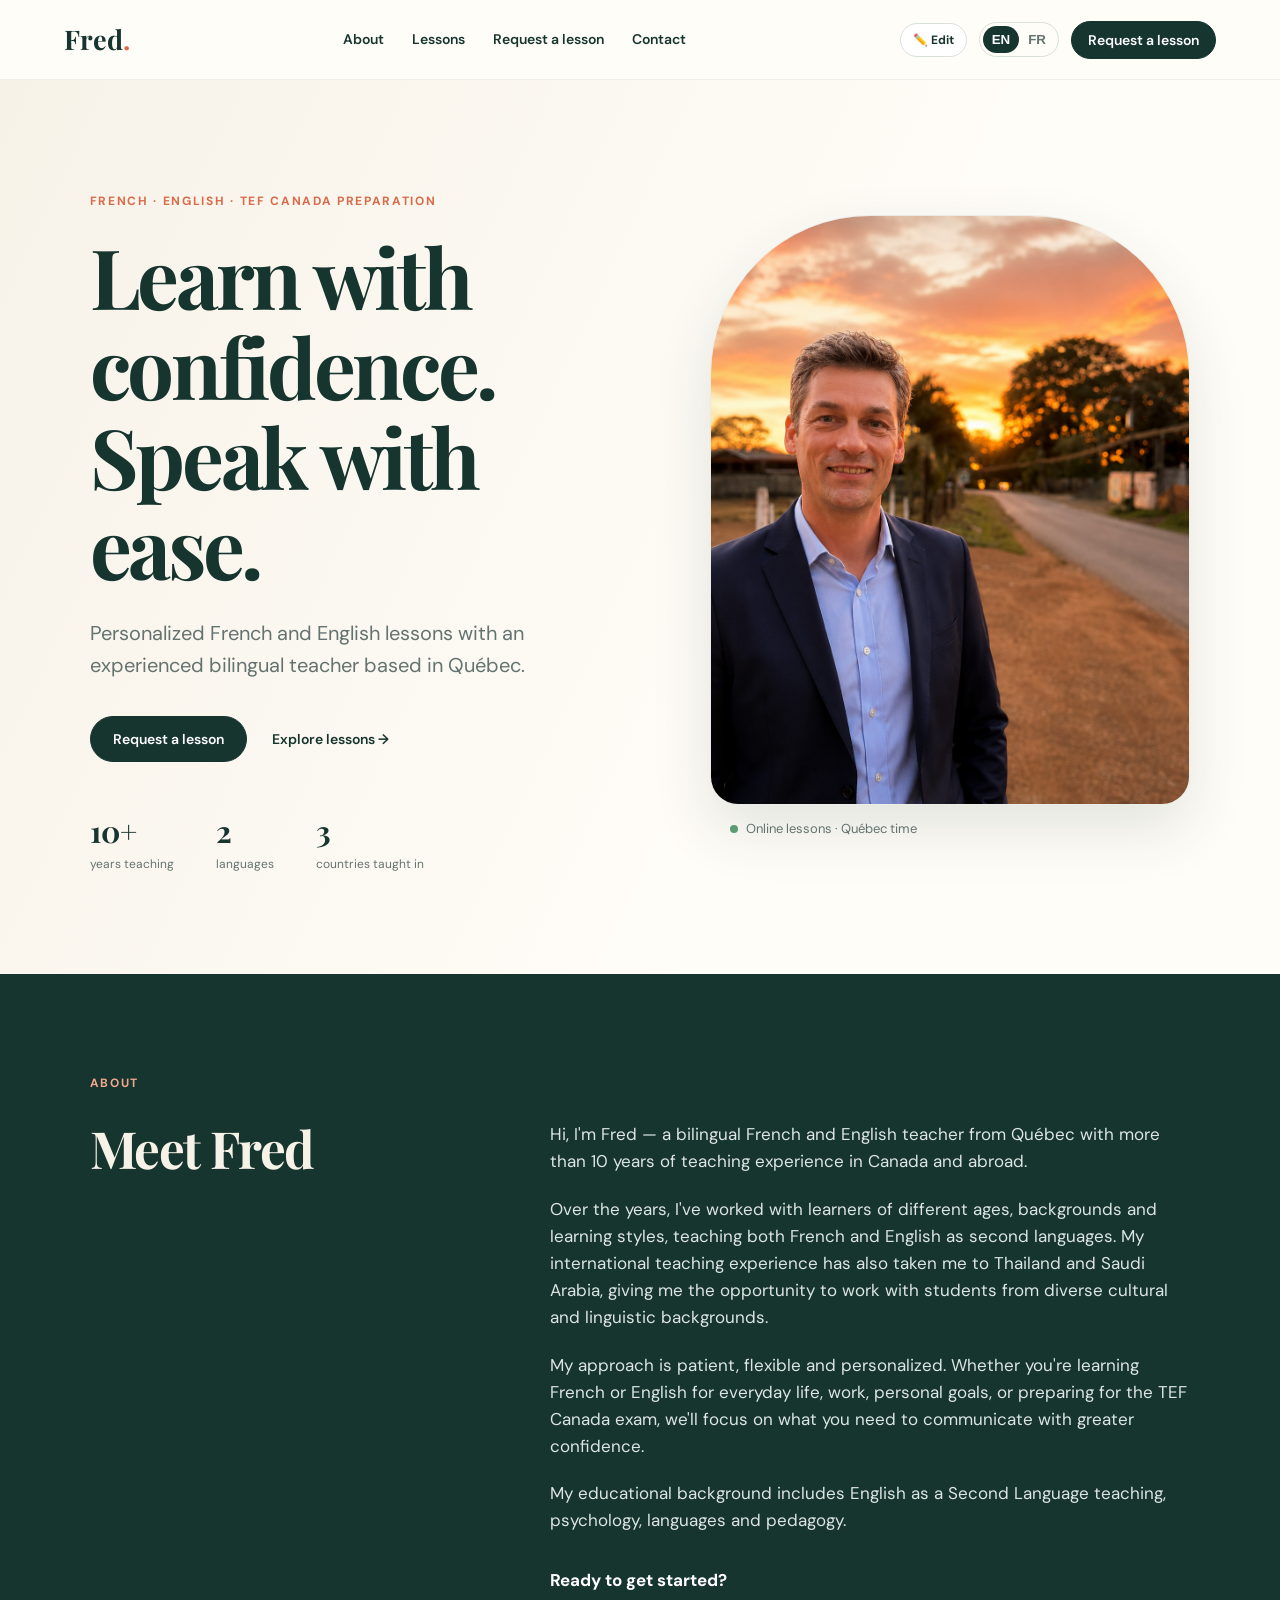
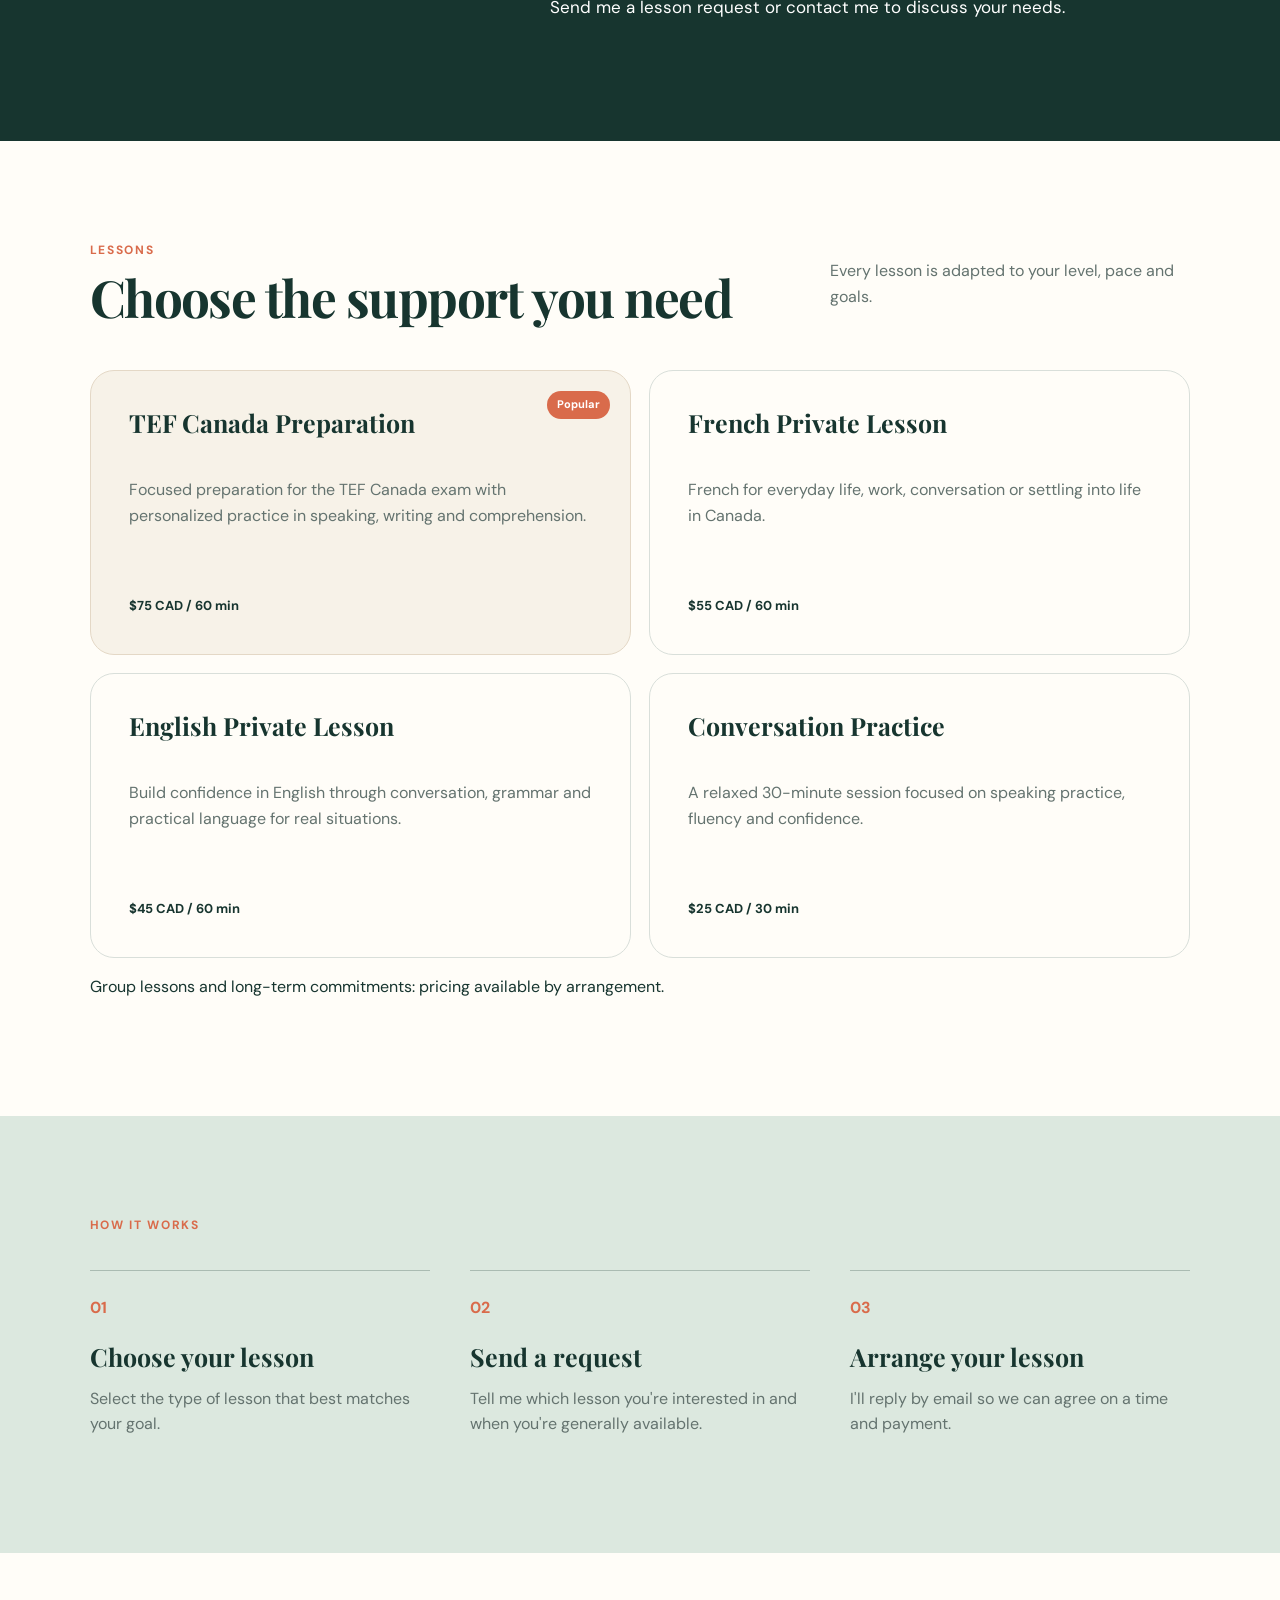
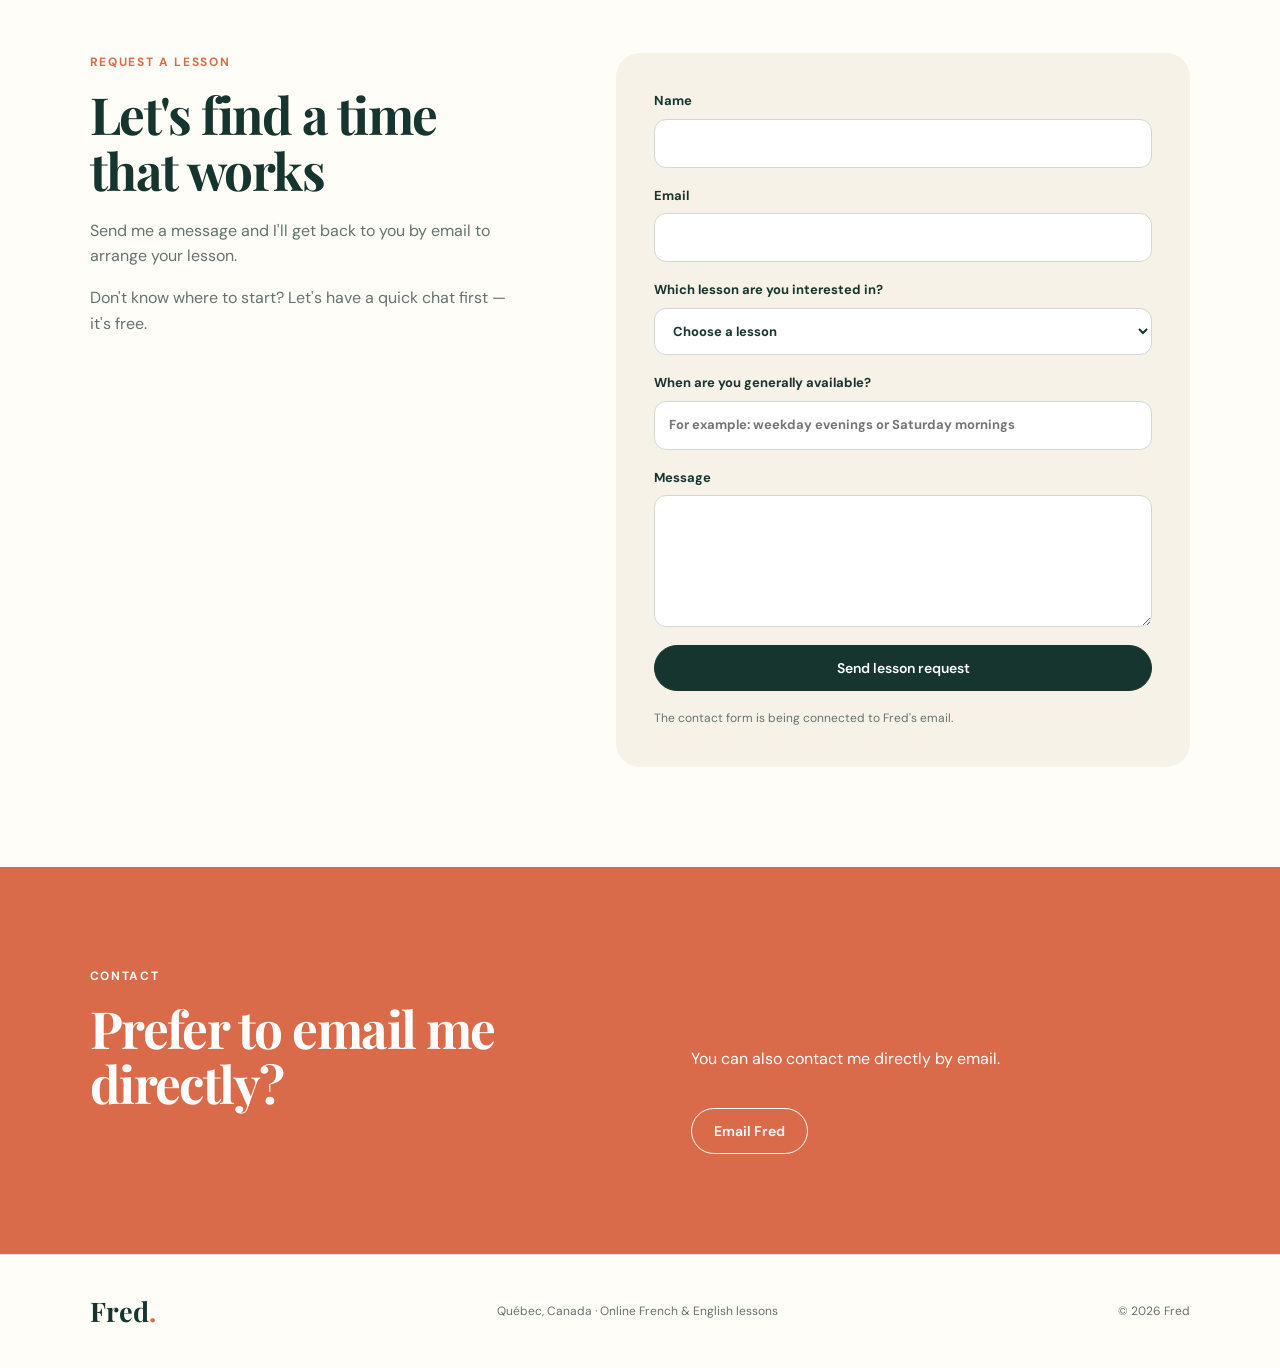
==== commit 4e8c82ae: "Set TEF Canada preparation price to 75 CAD" ====
--- a/index.html
+++ b/index.html
@@ -12,7 +12,7 @@
 <main id="top">
 <section class="hero section-pad"><div class="hero-copy"><p class="eyebrow editable" data-edit-key="hero-eyebrow" data-en="French · English · TEF Canada Preparation" data-fr="Français · Anglais · Préparation au TEF Canada">French · English · TEF Canada Preparation</p><h1 class="editable" data-edit-key="hero-title" data-en="Learn with confidence. Speak with ease." data-fr="Apprenez avec confiance. Parlez avec aisance.">Learn with confidence. Speak with ease.</h1><p class="hero-text editable" data-edit-key="hero-text" data-en="Personalized French and English lessons with an experienced bilingual teacher based in Québec." data-fr="Des cours personnalisés de français et d'anglais avec un enseignant bilingue expérimenté basé au Québec.">Personalized French and English lessons with an experienced bilingual teacher based in Québec.</p><div class="hero-buttons"><a class="btn" href="#booking" data-en="Request a lesson" data-fr="Demander un cours">Request a lesson</a><a class="text-link" href="#lessons" data-en="Explore lessons →" data-fr="Découvrir les cours →">Explore lessons →</a></div><div class="trust-row"><div><strong>10+</strong><span data-en="years teaching" data-fr="ans d'enseignement">years teaching</span></div><div><strong>2</strong><span data-en="languages" data-fr="langues">languages</span></div><div><strong>3</strong><span data-en="countries taught in" data-fr="pays d'enseignement">countries taught in</span></div></div></div><div class="hero-card"><img class="fred-photo" src="ChatGPT%20Image%20Aug%2019%2C%202026%2C%2003_38_08%20PM.png" alt="Fred" /><div class="hero-card-note"><span class="dot"></span><span data-en="Online lessons · Québec time" data-fr="Cours en ligne · Heure du Québec">Online lessons · Québec time</span></div></div></section>
 <section id="about" class="about section-pad"><div class="section-label" data-en="About" data-fr="À propos">About</div><div class="about-grid"><h2 class="editable" data-edit-key="about-title" data-en="Meet Fred" data-fr="À propos de Fred">Meet Fred</h2><div class="about-copy"><p class="editable" data-edit-key="about-1" data-en="Hi, I'm Fred — a bilingual French and English teacher from Québec with more than 10 years of teaching experience in Canada and abroad." data-fr="Bonjour, je m'appelle Fred. Je suis enseignant bilingue de français et d'anglais originaire du Québec et je possède plus de 10 ans d'expérience en enseignement au Canada et à l'étranger.">Hi, I'm Fred — a bilingual French and English teacher from Québec with more than 10 years of teaching experience in Canada and abroad.</p><p class="editable" data-edit-key="about-2" data-en="Over the years, I've worked with learners of different ages, backgrounds and learning styles, teaching both French and English as second languages. My international teaching experience has also taken me to Thailand and Saudi Arabia, giving me the opportunity to work with students from diverse cultural and linguistic backgrounds." data-fr="Au fil des années, j'ai accompagné des apprenants d'âges, de profils et de styles d'apprentissage variés, notamment en français et en anglais langues secondes. Mon parcours m'a également amené à enseigner en Thaïlande et en Arabie saoudite, auprès d'élèves issus de différents contextes culturels et linguistiques.">Over the years, I've worked with learners of different ages, backgrounds and learning styles, teaching both French and English as second languages. My international teaching experience has also taken me to Thailand and Saudi Arabia, giving me the opportunity to work with students from diverse cultural and linguistic backgrounds.</p><p class="editable" data-edit-key="about-3" data-en="My approach is patient, flexible and personalized. Whether you're learning French or English for everyday life, work, personal goals, or preparing for the TEF Canada exam, we'll focus on what you need to communicate with greater confidence." data-fr="Mon approche est patiente, flexible et personnalisée. Que vous souhaitiez améliorer votre français ou votre anglais pour la vie quotidienne, le travail ou un objectif personnel, ou encore vous préparer au TEF Canada, nous travaillerons ensemble en fonction de vos besoins afin de vous aider à communiquer avec plus d'aisance et de confiance.">My approach is patient, flexible and personalized. Whether you're learning French or English for everyday life, work, personal goals, or preparing for the TEF Canada exam, we'll focus on what you need to communicate with greater confidence.</p><p class="editable" data-edit-key="about-4" data-en="My educational background includes English as a Second Language teaching, psychology, languages and pedagogy." data-fr="Ma formation touche notamment l'enseignement de l'anglais langue seconde, la psychologie, les langues et la pédagogie.">My educational background includes English as a Second Language teaching, psychology, languages and pedagogy.</p><p class="about-cta"><strong data-en="Ready to get started?" data-fr="Prêt à commencer ?">Ready to get started?</strong><br><span data-en="Send me a lesson request or contact me to discuss your needs." data-fr="Envoyez-moi une demande de cours ou contactez-moi pour discuter de vos besoins.">Send me a lesson request or contact me to discuss your needs.</span></p></div></div></section>
-<section id="lessons" class="lessons section-pad"><div class="section-heading"><div><div class="section-label" data-en="Lessons" data-fr="Cours">Lessons</div><h2 data-en="Choose the support you need" data-fr="Choisissez l'accompagnement dont vous avez besoin">Choose the support you need</h2></div><p data-en="Every lesson is adapted to your level, pace and goals." data-fr="Chaque cours est adapté à votre niveau, à votre rythme et à vos objectifs.">Every lesson is adapted to your level, pace and goals.</p></div><div class="cards"><article class="lesson-card featured"><div class="card-tag" data-en="Popular" data-fr="Populaire">Popular</div><h3 class="editable" data-edit-key="tef-title" data-en="TEF Canada Preparation" data-fr="Préparation au TEF Canada">TEF Canada Preparation</h3><p class="editable" data-edit-key="tef-text" data-en="Focused preparation for the TEF Canada exam with personalized practice in speaking, writing and comprehension." data-fr="Une préparation ciblée au TEF Canada avec des exercices personnalisés en expression orale, écrite et en compréhension.">Focused preparation for the TEF Canada exam with personalized practice in speaking, writing and comprehension.</p><span class="price editable" data-edit-key="tef-price" data-en="$65 CAD / 60 min" data-fr="65 $ CAD / 60 min">$65 CAD / 60 min</span></article><article class="lesson-card"><h3 class="editable" data-edit-key="fr-title" data-en="French Private Lesson" data-fr="Cours privé de français">French Private Lesson</h3><p class="editable" data-edit-key="fr-text" data-en="French for everyday life, work, conversation or settling into life in Canada." data-fr="Le français pour la vie quotidienne, le travail, la conversation ou votre installation au Canada.">French for everyday life, work, conversation or settling into life in Canada.</p><span class="price editable" data-edit-key="fr-price" data-en="$55 CAD / 60 min" data-fr="55 $ CAD / 60 min">$55 CAD / 60 min</span></article><article class="lesson-card"><h3 class="editable" data-edit-key="en-title" data-en="English Private Lesson" data-fr="Cours privé d'anglais">English Private Lesson</h3><p class="editable" data-edit-key="en-text" data-en="Build confidence in English through conversation, grammar and practical language for real situations." data-fr="Développez votre confiance en anglais grâce à la conversation, à la grammaire et à une langue pratique adaptée aux situations réelles.">Build confidence in English through conversation, grammar and practical language for real situations.</p><span class="price editable" data-edit-key="en-price" data-en="$45 CAD / 60 min" data-fr="45 $ CAD / 60 min">$45 CAD / 60 min</span></article><article class="lesson-card"><h3 class="editable" data-edit-key="conversation-title" data-en="Conversation Practice" data-fr="Pratique de conversation">Conversation Practice</h3><p class="editable" data-edit-key="conversation-text" data-en="A relaxed 30-minute session focused on speaking practice, fluency and confidence." data-fr="Une séance détendue de 30 minutes axée sur la pratique orale, la fluidité et la confiance.">A relaxed 30-minute session focused on speaking practice, fluency and confidence.</p><span class="price editable" data-edit-key="conversation-price" data-en="$25 CAD / 30 min" data-fr="25 $ CAD / 30 min">$25 CAD / 30 min</span></article></div><p class="editable" data-edit-key="custom-pricing" data-en="Group lessons and long-term commitments: pricing available by arrangement." data-fr="Cours en groupe et engagements à long terme : tarif sur demande.">Group lessons and long-term commitments: pricing available by arrangement.</p></section>
+<section id="lessons" class="lessons section-pad"><div class="section-heading"><div><div class="section-label" data-en="Lessons" data-fr="Cours">Lessons</div><h2 data-en="Choose the support you need" data-fr="Choisissez l'accompagnement dont vous avez besoin">Choose the support you need</h2></div><p data-en="Every lesson is adapted to your level, pace and goals." data-fr="Chaque cours est adapté à votre niveau, à votre rythme et à vos objectifs.">Every lesson is adapted to your level, pace and goals.</p></div><div class="cards"><article class="lesson-card featured"><div class="card-tag" data-en="Popular" data-fr="Populaire">Popular</div><h3 class="editable" data-edit-key="tef-title" data-en="TEF Canada Preparation" data-fr="Préparation au TEF Canada">TEF Canada Preparation</h3><p class="editable" data-edit-key="tef-text" data-en="Focused preparation for the TEF Canada exam with personalized practice in speaking, writing and comprehension." data-fr="Une préparation ciblée au TEF Canada avec des exercices personnalisés en expression orale, écrite et en compréhension.">Focused preparation for the TEF Canada exam with personalized practice in speaking, writing and comprehension.</p><span class="price editable" data-edit-key="tef-price" data-en="$75 CAD / 60 min" data-fr="75 $ CAD / 60 min">$75 CAD / 60 min</span></article><article class="lesson-card"><h3 class="editable" data-edit-key="fr-title" data-en="French Private Lesson" data-fr="Cours privé de français">French Private Lesson</h3><p class="editable" data-edit-key="fr-text" data-en="French for everyday life, work, conversation or settling into life in Canada." data-fr="Le français pour la vie quotidienne, le travail, la conversation ou votre installation au Canada.">French for everyday life, work, conversation or settling into life in Canada.</p><span class="price editable" data-edit-key="fr-price" data-en="$55 CAD / 60 min" data-fr="55 $ CAD / 60 min">$55 CAD / 60 min</span></article><article class="lesson-card"><h3 class="editable" data-edit-key="en-title" data-en="English Private Lesson" data-fr="Cours privé d'anglais">English Private Lesson</h3><p class="editable" data-edit-key="en-text" data-en="Build confidence in English through conversation, grammar and practical language for real situations." data-fr="Développez votre confiance en anglais grâce à la conversation, à la grammaire et à une langue pratique adaptée aux situations réelles.">Build confidence in English through conversation, grammar and practical language for real situations.</p><span class="price editable" data-edit-key="en-price" data-en="$45 CAD / 60 min" data-fr="45 $ CAD / 60 min">$45 CAD / 60 min</span></article><article class="lesson-card"><h3 class="editable" data-edit-key="conversation-title" data-en="Conversation Practice" data-fr="Pratique de conversation">Conversation Practice</h3><p class="editable" data-edit-key="conversation-text" data-en="A relaxed 30-minute session focused on speaking practice, fluency and confidence." data-fr="Une séance détendue de 30 minutes axée sur la pratique orale, la fluidité et la confiance.">A relaxed 30-minute session focused on speaking practice, fluency and confidence.</p><span class="price editable" data-edit-key="conversation-price" data-en="$25 CAD / 30 min" data-fr="25 $ CAD / 30 min">$25 CAD / 30 min</span></article></div><p class="editable" data-edit-key="custom-pricing" data-en="Group lessons and long-term commitments: pricing available by arrangement." data-fr="Cours en groupe et engagements à long terme : tarif sur demande.">Group lessons and long-term commitments: pricing available by arrangement.</p></section>
 <section class="process section-pad"><div class="section-label" data-en="How it works" data-fr="Comment ça fonctionne">How it works</div><div class="steps"><div><span>01</span><h3 data-en="Choose your lesson" data-fr="Choisissez votre cours">Choose your lesson</h3><p data-en="Select the type of lesson that best matches your goal." data-fr="Sélectionnez le type de cours qui correspond le mieux à votre objectif.">Select the type of lesson that best matches your goal.</p></div><div><span>02</span><h3 data-en="Send a request" data-fr="Envoyez une demande">Send a request</h3><p data-en="Tell me which lesson you're interested in and when you're generally available." data-fr="Indiquez-moi le cours qui vous intéresse et vos disponibilités générales.">Tell me which lesson you're interested in and when you're generally available.</p></div><div><span>03</span><h3 data-en="Arrange your lesson" data-fr="Organisez votre cours">Arrange your lesson</h3><p data-en="I'll reply by email so we can agree on a time and payment." data-fr="Je vous répondrai par courriel afin de convenir ensemble de l'heure et du paiement.">I'll reply by email so we can agree on a time and payment.</p></div></div></section>
 <section id="booking" class="booking section-pad"><div class="booking-copy"><div class="section-label" data-en="Request a lesson" data-fr="Demander un cours">Request a lesson</div><h2 data-en="Let's find a time that works" data-fr="Trouvons un moment qui vous convient">Let's find a time that works</h2><p data-en="Send me a message and I'll get back to you by email to arrange your lesson." data-fr="Envoyez-moi un message et je vous répondrai par courriel afin d'organiser votre cours.">Send me a message and I'll get back to you by email to arrange your lesson.</p><p class="editable" data-edit-key="free-chat" data-en="Don't know where to start? Let's have a quick chat first — it's free." data-fr="Vous ne savez pas par où commencer ? Échangeons quelques minutes — c'est gratuit.">Don't know where to start? Let's have a quick chat first — it's free.</p></div><form class="booking-form" id="booking-form"><label><span data-en="Name" data-fr="Nom">Name</span><input required name="name" type="text"></label><label><span data-en="Email" data-fr="Courriel">Email</span><input required name="email" type="email"></label><label><span data-en="Which lesson are you interested in?" data-fr="Quel cours vous intéresse ?">Which lesson are you interested in?</span><select required name="lesson"><option value="" data-en="Choose a lesson" data-fr="Choisir un cours">Choose a lesson</option><option>TEF Canada Preparation</option><option>French Private Lesson</option><option>English Private Lesson</option><option>Conversation Practice</option></select></label><label><span data-en="When are you generally available?" data-fr="Quelles sont vos disponibilités générales ?">When are you generally available?</span><input name="availability" type="text" data-en-placeholder="For example: weekday evenings or Saturday mornings" data-fr-placeholder="Par exemple : les soirs de semaine ou le samedi matin" placeholder="For example: weekday evenings or Saturday mornings"></label><label><span data-en="Message" data-fr="Message">Message</span><textarea name="message" rows="5"></textarea></label><button class="btn" type="submit" data-en="Send lesson request" data-fr="Envoyer la demande">Send lesson request</button><p class="form-note" id="form-note" data-en="The contact form is being connected to Fred's email." data-fr="Le formulaire de contact est en cours de connexion au courriel de Fred.">The contact form is being connected to Fred's email.</p></form></section>
 <section id="contact" class="contact section-pad"><div><div class="section-label" data-en="Contact" data-fr="Contact">Contact</div><h2 data-en="Prefer to email me directly?" data-fr="Vous préférez m'écrire directement ?">Prefer to email me directly?</h2></div><div><p data-en="You can also contact me directly by email." data-fr="Vous pouvez également me contacter directement par courriel.">You can also contact me directly by email.</p><a class="btn btn-outline" href="mailto:Proulxf5252@gmail.com" data-en="Email Fred" data-fr="Écrire à Fred">Email Fred</a></div></section>
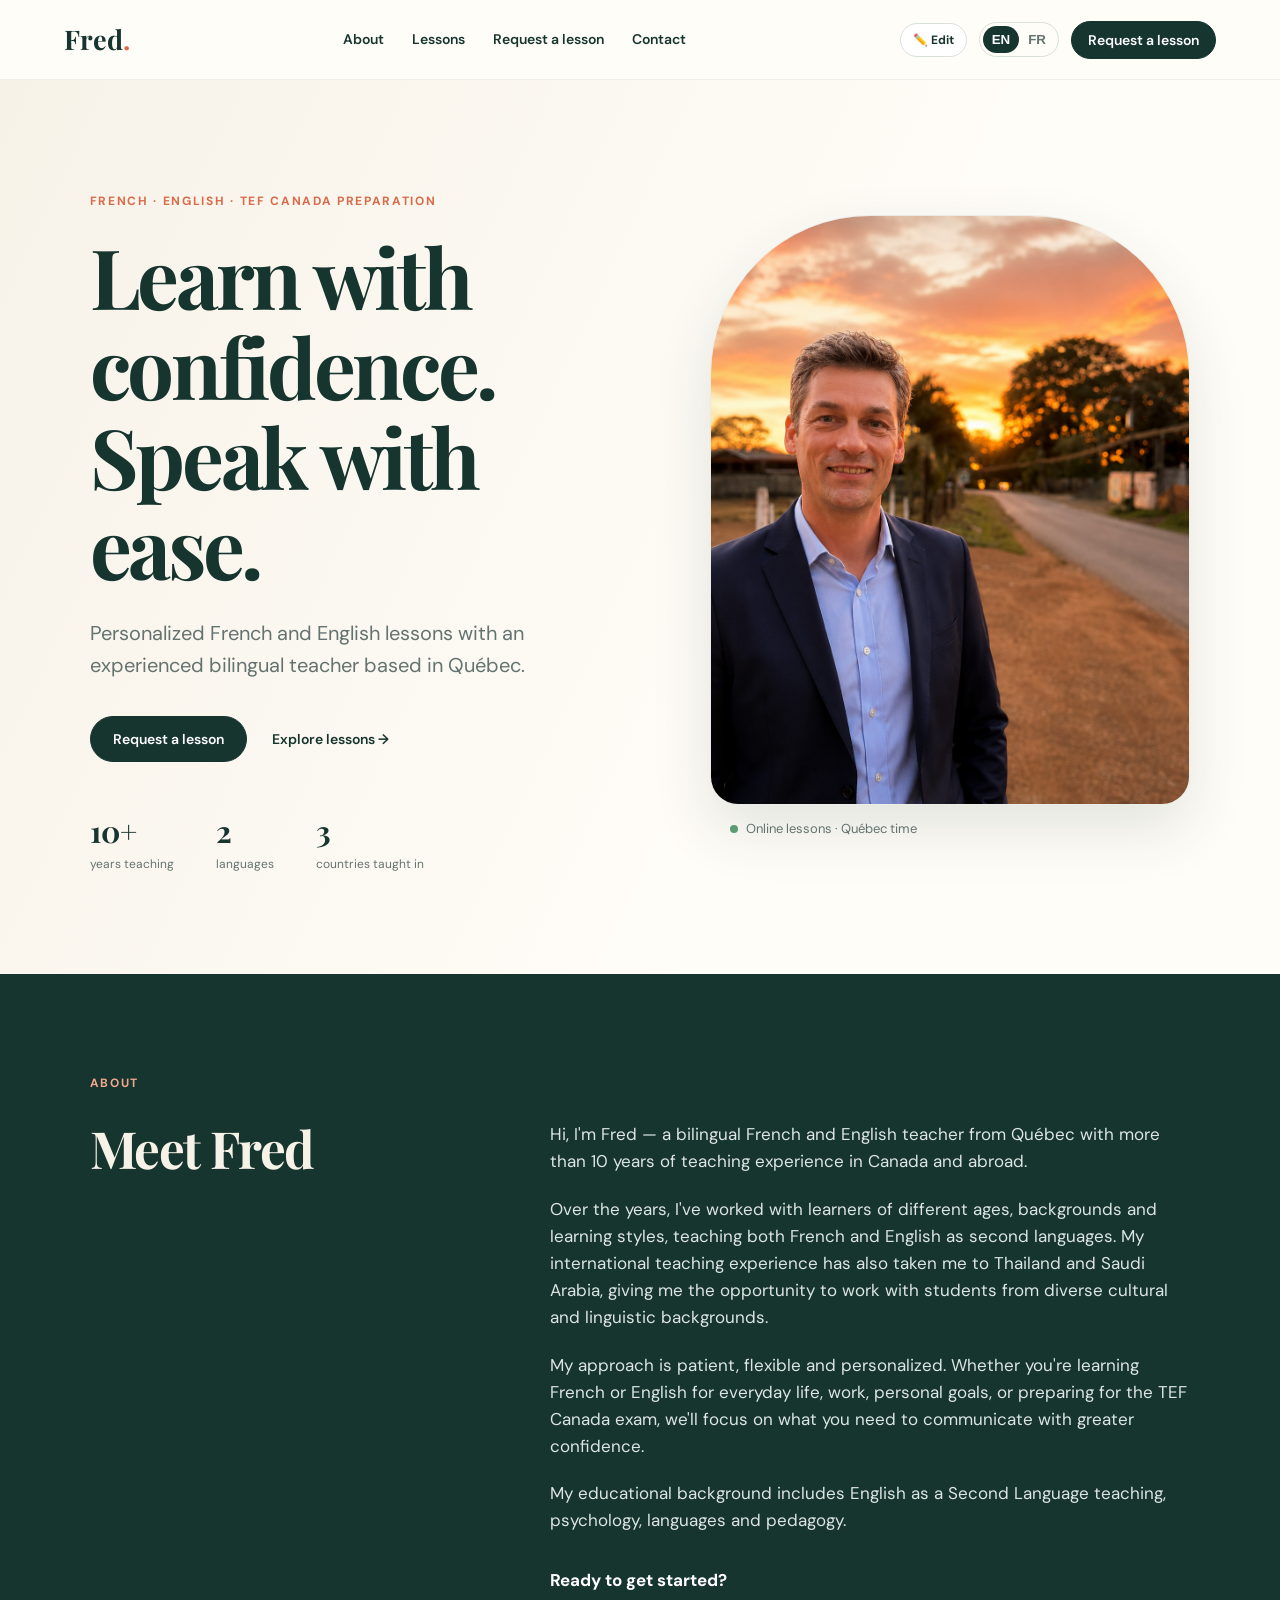
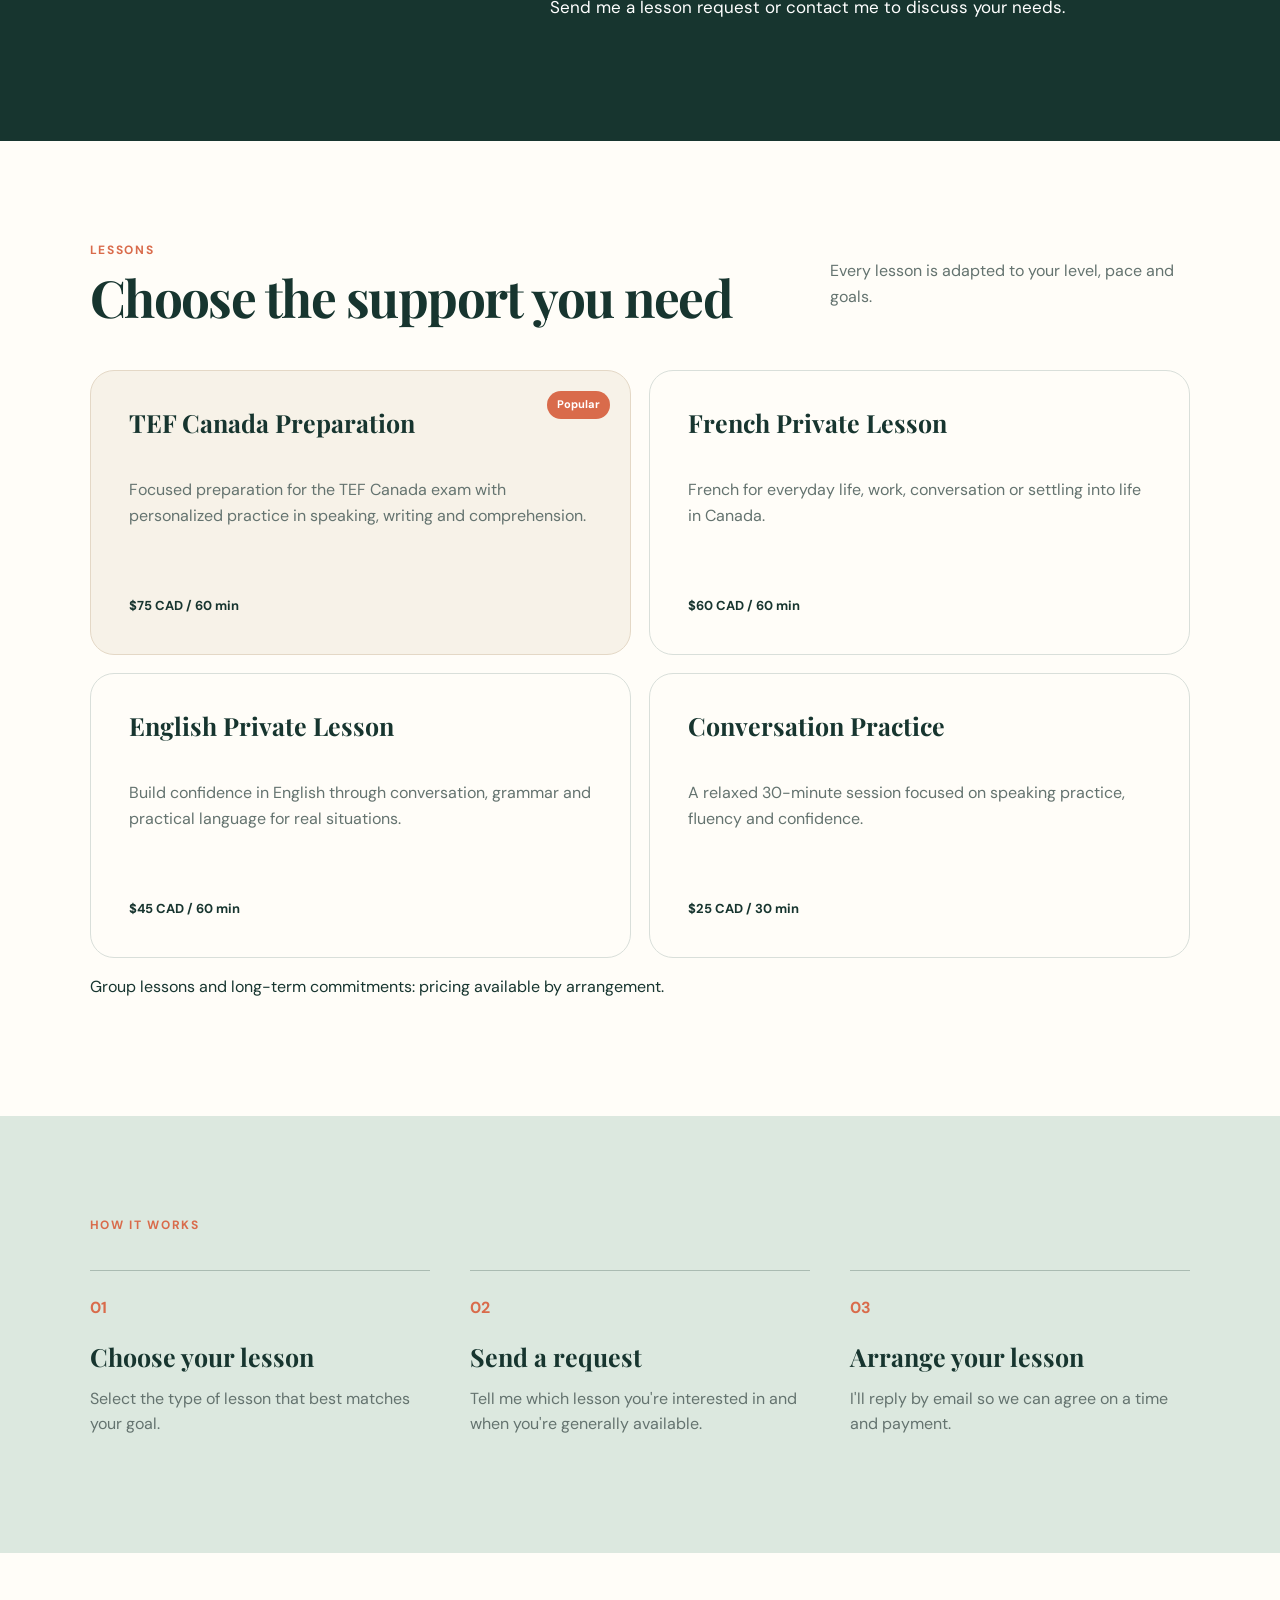
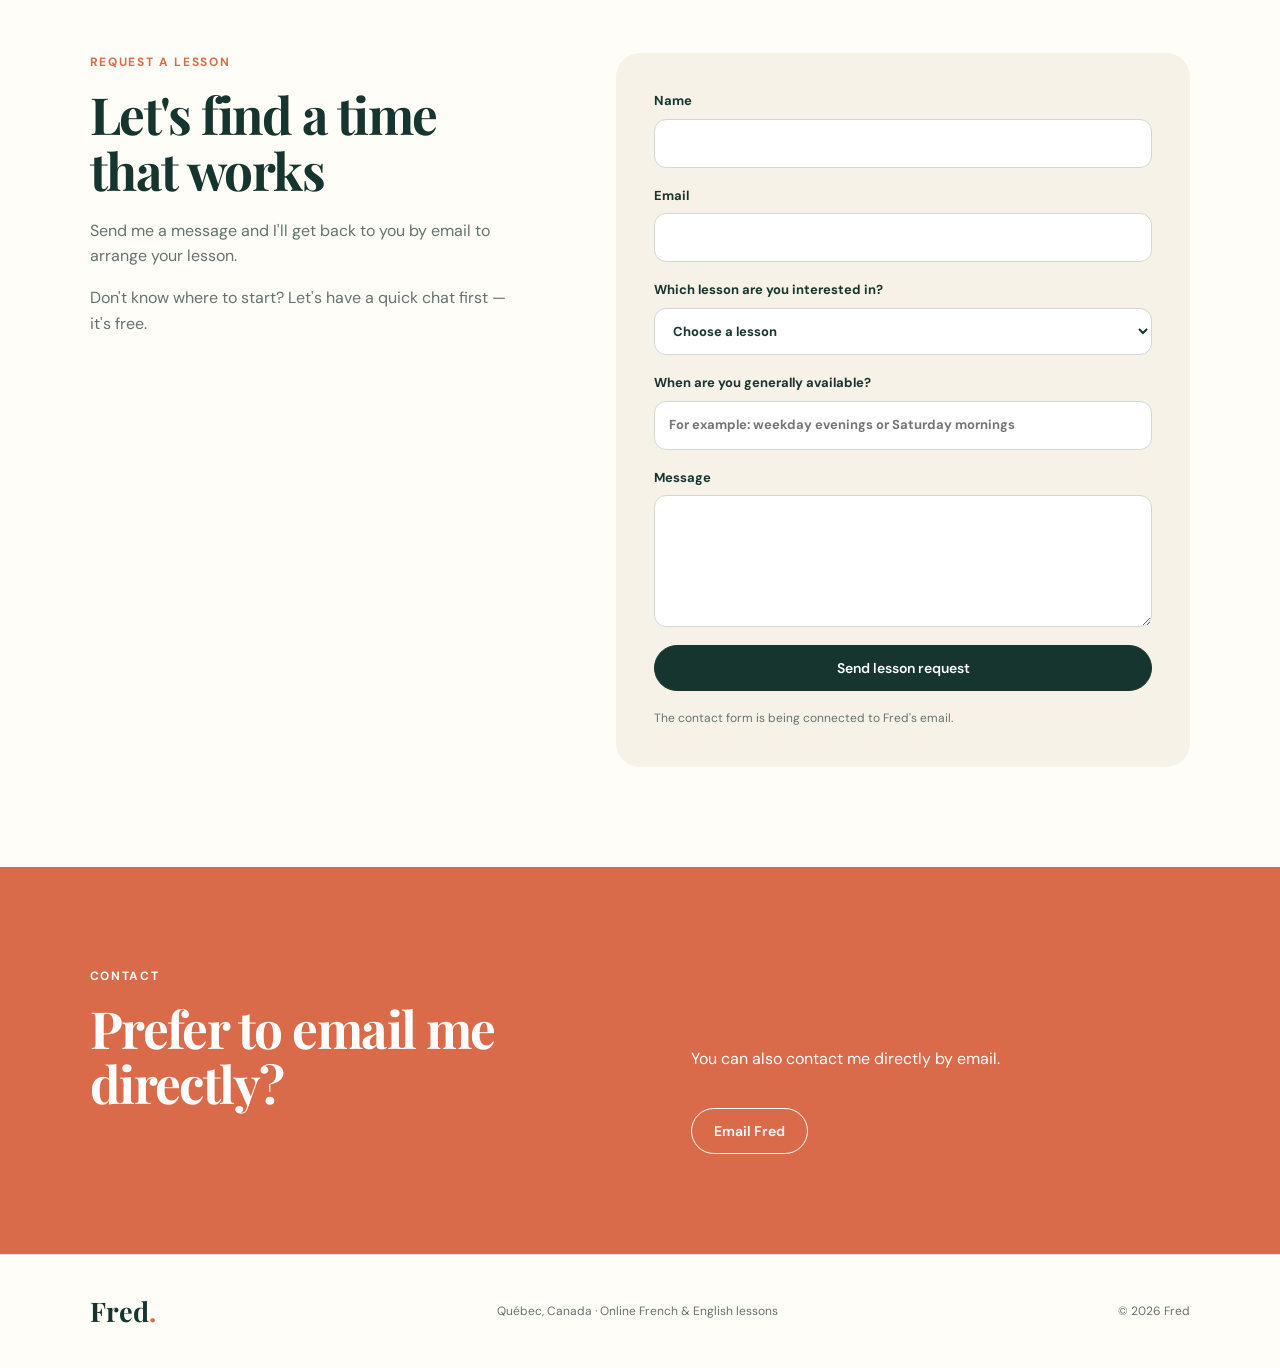
==== commit 69e1f1cb: "Update lesson prices to current rates" ====
--- a/index.html
+++ b/index.html
@@ -12,7 +12,7 @@
 <main id="top">
 <section class="hero section-pad"><div class="hero-copy"><p class="eyebrow editable" data-edit-key="hero-eyebrow" data-en="French · English · TEF Canada Preparation" data-fr="Français · Anglais · Préparation au TEF Canada">French · English · TEF Canada Preparation</p><h1 class="editable" data-edit-key="hero-title" data-en="Learn with confidence. Speak with ease." data-fr="Apprenez avec confiance. Parlez avec aisance.">Learn with confidence. Speak with ease.</h1><p class="hero-text editable" data-edit-key="hero-text" data-en="Personalized French and English lessons with an experienced bilingual teacher based in Québec." data-fr="Des cours personnalisés de français et d'anglais avec un enseignant bilingue expérimenté basé au Québec.">Personalized French and English lessons with an experienced bilingual teacher based in Québec.</p><div class="hero-buttons"><a class="btn" href="#booking" data-en="Request a lesson" data-fr="Demander un cours">Request a lesson</a><a class="text-link" href="#lessons" data-en="Explore lessons →" data-fr="Découvrir les cours →">Explore lessons →</a></div><div class="trust-row"><div><strong>10+</strong><span data-en="years teaching" data-fr="ans d'enseignement">years teaching</span></div><div><strong>2</strong><span data-en="languages" data-fr="langues">languages</span></div><div><strong>3</strong><span data-en="countries taught in" data-fr="pays d'enseignement">countries taught in</span></div></div></div><div class="hero-card"><img class="fred-photo" src="ChatGPT%20Image%20Aug%2019%2C%202026%2C%2003_38_08%20PM.png" alt="Fred" /><div class="hero-card-note"><span class="dot"></span><span data-en="Online lessons · Québec time" data-fr="Cours en ligne · Heure du Québec">Online lessons · Québec time</span></div></div></section>
 <section id="about" class="about section-pad"><div class="section-label" data-en="About" data-fr="À propos">About</div><div class="about-grid"><h2 class="editable" data-edit-key="about-title" data-en="Meet Fred" data-fr="À propos de Fred">Meet Fred</h2><div class="about-copy"><p class="editable" data-edit-key="about-1" data-en="Hi, I'm Fred — a bilingual French and English teacher from Québec with more than 10 years of teaching experience in Canada and abroad." data-fr="Bonjour, je m'appelle Fred. Je suis enseignant bilingue de français et d'anglais originaire du Québec et je possède plus de 10 ans d'expérience en enseignement au Canada et à l'étranger.">Hi, I'm Fred — a bilingual French and English teacher from Québec with more than 10 years of teaching experience in Canada and abroad.</p><p class="editable" data-edit-key="about-2" data-en="Over the years, I've worked with learners of different ages, backgrounds and learning styles, teaching both French and English as second languages. My international teaching experience has also taken me to Thailand and Saudi Arabia, giving me the opportunity to work with students from diverse cultural and linguistic backgrounds." data-fr="Au fil des années, j'ai accompagné des apprenants d'âges, de profils et de styles d'apprentissage variés, notamment en français et en anglais langues secondes. Mon parcours m'a également amené à enseigner en Thaïlande et en Arabie saoudite, auprès d'élèves issus de différents contextes culturels et linguistiques.">Over the years, I've worked with learners of different ages, backgrounds and learning styles, teaching both French and English as second languages. My international teaching experience has also taken me to Thailand and Saudi Arabia, giving me the opportunity to work with students from diverse cultural and linguistic backgrounds.</p><p class="editable" data-edit-key="about-3" data-en="My approach is patient, flexible and personalized. Whether you're learning French or English for everyday life, work, personal goals, or preparing for the TEF Canada exam, we'll focus on what you need to communicate with greater confidence." data-fr="Mon approche est patiente, flexible et personnalisée. Que vous souhaitiez améliorer votre français ou votre anglais pour la vie quotidienne, le travail ou un objectif personnel, ou encore vous préparer au TEF Canada, nous travaillerons ensemble en fonction de vos besoins afin de vous aider à communiquer avec plus d'aisance et de confiance.">My approach is patient, flexible and personalized. Whether you're learning French or English for everyday life, work, personal goals, or preparing for the TEF Canada exam, we'll focus on what you need to communicate with greater confidence.</p><p class="editable" data-edit-key="about-4" data-en="My educational background includes English as a Second Language teaching, psychology, languages and pedagogy." data-fr="Ma formation touche notamment l'enseignement de l'anglais langue seconde, la psychologie, les langues et la pédagogie.">My educational background includes English as a Second Language teaching, psychology, languages and pedagogy.</p><p class="about-cta"><strong data-en="Ready to get started?" data-fr="Prêt à commencer ?">Ready to get started?</strong><br><span data-en="Send me a lesson request or contact me to discuss your needs." data-fr="Envoyez-moi une demande de cours ou contactez-moi pour discuter de vos besoins.">Send me a lesson request or contact me to discuss your needs.</span></p></div></div></section>
-<section id="lessons" class="lessons section-pad"><div class="section-heading"><div><div class="section-label" data-en="Lessons" data-fr="Cours">Lessons</div><h2 data-en="Choose the support you need" data-fr="Choisissez l'accompagnement dont vous avez besoin">Choose the support you need</h2></div><p data-en="Every lesson is adapted to your level, pace and goals." data-fr="Chaque cours est adapté à votre niveau, à votre rythme et à vos objectifs.">Every lesson is adapted to your level, pace and goals.</p></div><div class="cards"><article class="lesson-card featured"><div class="card-tag" data-en="Popular" data-fr="Populaire">Popular</div><h3 class="editable" data-edit-key="tef-title" data-en="TEF Canada Preparation" data-fr="Préparation au TEF Canada">TEF Canada Preparation</h3><p class="editable" data-edit-key="tef-text" data-en="Focused preparation for the TEF Canada exam with personalized practice in speaking, writing and comprehension." data-fr="Une préparation ciblée au TEF Canada avec des exercices personnalisés en expression orale, écrite et en compréhension.">Focused preparation for the TEF Canada exam with personalized practice in speaking, writing and comprehension.</p><span class="price editable" data-edit-key="tef-price" data-en="$75 CAD / 60 min" data-fr="75 $ CAD / 60 min">$75 CAD / 60 min</span></article><article class="lesson-card"><h3 class="editable" data-edit-key="fr-title" data-en="French Private Lesson" data-fr="Cours privé de français">French Private Lesson</h3><p class="editable" data-edit-key="fr-text" data-en="French for everyday life, work, conversation or settling into life in Canada." data-fr="Le français pour la vie quotidienne, le travail, la conversation ou votre installation au Canada.">French for everyday life, work, conversation or settling into life in Canada.</p><span class="price editable" data-edit-key="fr-price" data-en="$55 CAD / 60 min" data-fr="55 $ CAD / 60 min">$55 CAD / 60 min</span></article><article class="lesson-card"><h3 class="editable" data-edit-key="en-title" data-en="English Private Lesson" data-fr="Cours privé d'anglais">English Private Lesson</h3><p class="editable" data-edit-key="en-text" data-en="Build confidence in English through conversation, grammar and practical language for real situations." data-fr="Développez votre confiance en anglais grâce à la conversation, à la grammaire et à une langue pratique adaptée aux situations réelles.">Build confidence in English through conversation, grammar and practical language for real situations.</p><span class="price editable" data-edit-key="en-price" data-en="$45 CAD / 60 min" data-fr="45 $ CAD / 60 min">$45 CAD / 60 min</span></article><article class="lesson-card"><h3 class="editable" data-edit-key="conversation-title" data-en="Conversation Practice" data-fr="Pratique de conversation">Conversation Practice</h3><p class="editable" data-edit-key="conversation-text" data-en="A relaxed 30-minute session focused on speaking practice, fluency and confidence." data-fr="Une séance détendue de 30 minutes axée sur la pratique orale, la fluidité et la confiance.">A relaxed 30-minute session focused on speaking practice, fluency and confidence.</p><span class="price editable" data-edit-key="conversation-price" data-en="$25 CAD / 30 min" data-fr="25 $ CAD / 30 min">$25 CAD / 30 min</span></article></div><p class="editable" data-edit-key="custom-pricing" data-en="Group lessons and long-term commitments: pricing available by arrangement." data-fr="Cours en groupe et engagements à long terme : tarif sur demande.">Group lessons and long-term commitments: pricing available by arrangement.</p></section>
+<section id="lessons" class="lessons section-pad"><div class="section-heading"><div><div class="section-label" data-en="Lessons" data-fr="Cours">Lessons</div><h2 data-en="Choose the support you need" data-fr="Choisissez l'accompagnement dont vous avez besoin">Choose the support you need</h2></div><p data-en="Every lesson is adapted to your level, pace and goals." data-fr="Chaque cours est adapté à votre niveau, à votre rythme et à vos objectifs.">Every lesson is adapted to your level, pace and goals.</p></div><div class="cards"><article class="lesson-card featured"><div class="card-tag" data-en="Popular" data-fr="Populaire">Popular</div><h3 class="editable" data-edit-key="tef-title" data-en="TEF Canada Preparation" data-fr="Préparation au TEF Canada">TEF Canada Preparation</h3><p class="editable" data-edit-key="tef-text" data-en="Focused preparation for the TEF Canada exam with personalized practice in speaking, writing and comprehension." data-fr="Une préparation ciblée au TEF Canada avec des exercices personnalisés en expression orale, écrite et en compréhension.">Focused preparation for the TEF Canada exam with personalized practice in speaking, writing and comprehension.</p><span class="price editable" data-edit-key="tef-price" data-en="$75 CAD / 60 min" data-fr="75 $ CAD / 60 min">$75 CAD / 60 min</span></article><article class="lesson-card"><h3 class="editable" data-edit-key="fr-title" data-en="French Private Lesson" data-fr="Cours privé de français">French Private Lesson</h3><p class="editable" data-edit-key="fr-text" data-en="French for everyday life, work, conversation or settling into life in Canada." data-fr="Le français pour la vie quotidienne, le travail, la conversation ou votre installation au Canada.">French for everyday life, work, conversation or settling into life in Canada.</p><span class="price editable" data-edit-key="fr-price" data-en="$60 CAD / 60 min" data-fr="60 $ CAD / 60 min">$60 CAD / 60 min</span></article><article class="lesson-card"><h3 class="editable" data-edit-key="en-title" data-en="English Private Lesson" data-fr="Cours privé d'anglais">English Private Lesson</h3><p class="editable" data-edit-key="en-text" data-en="Build confidence in English through conversation, grammar and practical language for real situations." data-fr="Développez votre confiance en anglais grâce à la conversation, à la grammaire et à une langue pratique adaptée aux situations réelles.">Build confidence in English through conversation, grammar and practical language for real situations.</p><span class="price editable" data-edit-key="en-price" data-en="$45 CAD / 60 min" data-fr="45 $ CAD / 60 min">$45 CAD / 60 min</span></article><article class="lesson-card"><h3 class="editable" data-edit-key="conversation-title" data-en="Conversation Practice" data-fr="Pratique de conversation">Conversation Practice</h3><p class="editable" data-edit-key="conversation-text" data-en="A relaxed 30-minute session focused on speaking practice, fluency and confidence." data-fr="Une séance détendue de 30 minutes axée sur la pratique orale, la fluidité et la confiance.">A relaxed 30-minute session focused on speaking practice, fluency and confidence.</p><span class="price editable" data-edit-key="conversation-price" data-en="$25 CAD / 30 min" data-fr="25 $ CAD / 30 min">$25 CAD / 30 min</span></article></div><p class="editable" data-edit-key="custom-pricing" data-en="Group lessons and long-term commitments: pricing available by arrangement." data-fr="Cours en groupe et engagements à long terme : tarif sur demande.">Group lessons and long-term commitments: pricing available by arrangement.</p></section>
 <section class="process section-pad"><div class="section-label" data-en="How it works" data-fr="Comment ça fonctionne">How it works</div><div class="steps"><div><span>01</span><h3 data-en="Choose your lesson" data-fr="Choisissez votre cours">Choose your lesson</h3><p data-en="Select the type of lesson that best matches your goal." data-fr="Sélectionnez le type de cours qui correspond le mieux à votre objectif.">Select the type of lesson that best matches your goal.</p></div><div><span>02</span><h3 data-en="Send a request" data-fr="Envoyez une demande">Send a request</h3><p data-en="Tell me which lesson you're interested in and when you're generally available." data-fr="Indiquez-moi le cours qui vous intéresse et vos disponibilités générales.">Tell me which lesson you're interested in and when you're generally available.</p></div><div><span>03</span><h3 data-en="Arrange your lesson" data-fr="Organisez votre cours">Arrange your lesson</h3><p data-en="I'll reply by email so we can agree on a time and payment." data-fr="Je vous répondrai par courriel afin de convenir ensemble de l'heure et du paiement.">I'll reply by email so we can agree on a time and payment.</p></div></div></section>
 <section id="booking" class="booking section-pad"><div class="booking-copy"><div class="section-label" data-en="Request a lesson" data-fr="Demander un cours">Request a lesson</div><h2 data-en="Let's find a time that works" data-fr="Trouvons un moment qui vous convient">Let's find a time that works</h2><p data-en="Send me a message and I'll get back to you by email to arrange your lesson." data-fr="Envoyez-moi un message et je vous répondrai par courriel afin d'organiser votre cours.">Send me a message and I'll get back to you by email to arrange your lesson.</p><p class="editable" data-edit-key="free-chat" data-en="Don't know where to start? Let's have a quick chat first — it's free." data-fr="Vous ne savez pas par où commencer ? Échangeons quelques minutes — c'est gratuit.">Don't know where to start? Let's have a quick chat first — it's free.</p></div><form class="booking-form" id="booking-form"><label><span data-en="Name" data-fr="Nom">Name</span><input required name="name" type="text"></label><label><span data-en="Email" data-fr="Courriel">Email</span><input required name="email" type="email"></label><label><span data-en="Which lesson are you interested in?" data-fr="Quel cours vous intéresse ?">Which lesson are you interested in?</span><select required name="lesson"><option value="" data-en="Choose a lesson" data-fr="Choisir un cours">Choose a lesson</option><option>TEF Canada Preparation</option><option>French Private Lesson</option><option>English Private Lesson</option><option>Conversation Practice</option></select></label><label><span data-en="When are you generally available?" data-fr="Quelles sont vos disponibilités générales ?">When are you generally available?</span><input name="availability" type="text" data-en-placeholder="For example: weekday evenings or Saturday mornings" data-fr-placeholder="Par exemple : les soirs de semaine ou le samedi matin" placeholder="For example: weekday evenings or Saturday mornings"></label><label><span data-en="Message" data-fr="Message">Message</span><textarea name="message" rows="5"></textarea></label><button class="btn" type="submit" data-en="Send lesson request" data-fr="Envoyer la demande">Send lesson request</button><p class="form-note" id="form-note" data-en="The contact form is being connected to Fred's email." data-fr="Le formulaire de contact est en cours de connexion au courriel de Fred.">The contact form is being connected to Fred's email.</p></form></section>
 <section id="contact" class="contact section-pad"><div><div class="section-label" data-en="Contact" data-fr="Contact">Contact</div><h2 data-en="Prefer to email me directly?" data-fr="Vous préférez m'écrire directement ?">Prefer to email me directly?</h2></div><div><p data-en="You can also contact me directly by email." data-fr="Vous pouvez également me contacter directement par courriel.">You can also contact me directly by email.</p><a class="btn btn-outline" href="mailto:Proulxf5252@gmail.com" data-en="Email Fred" data-fr="Écrire à Fred">Email Fred</a></div></section>
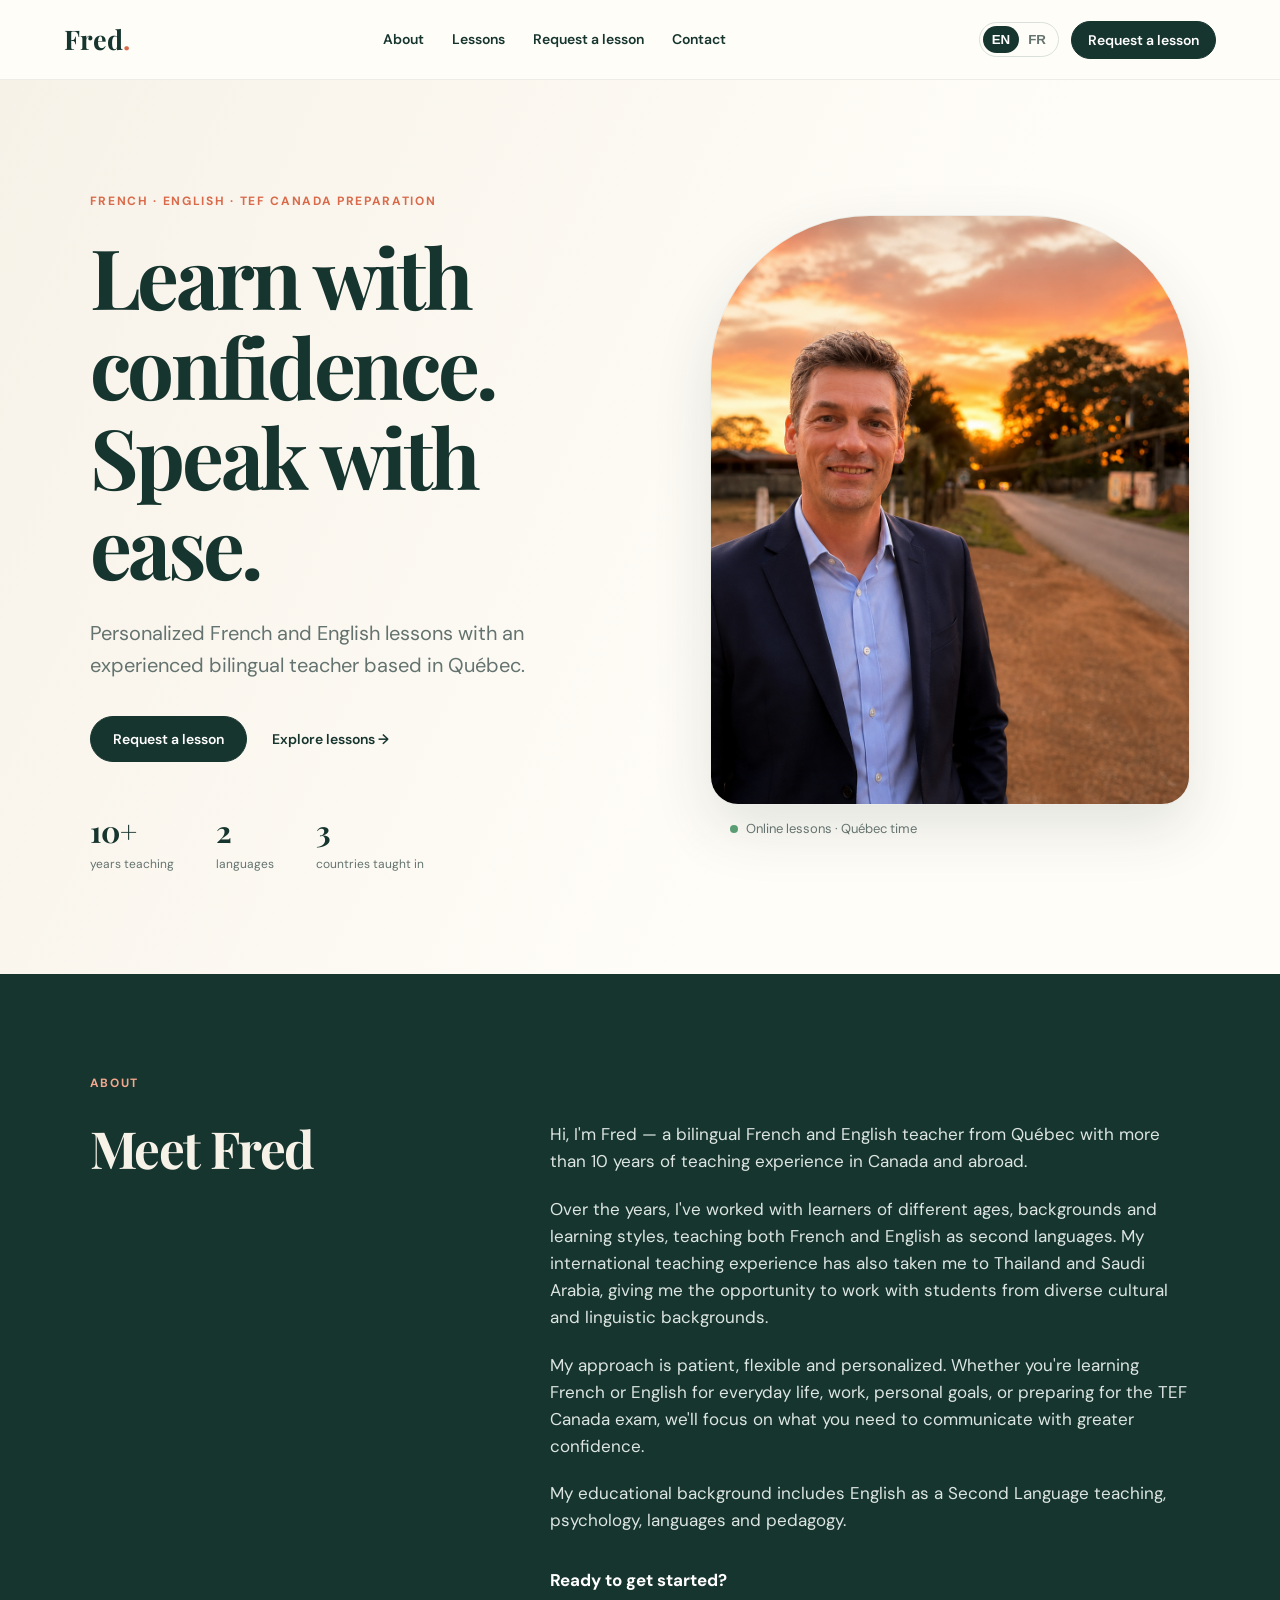
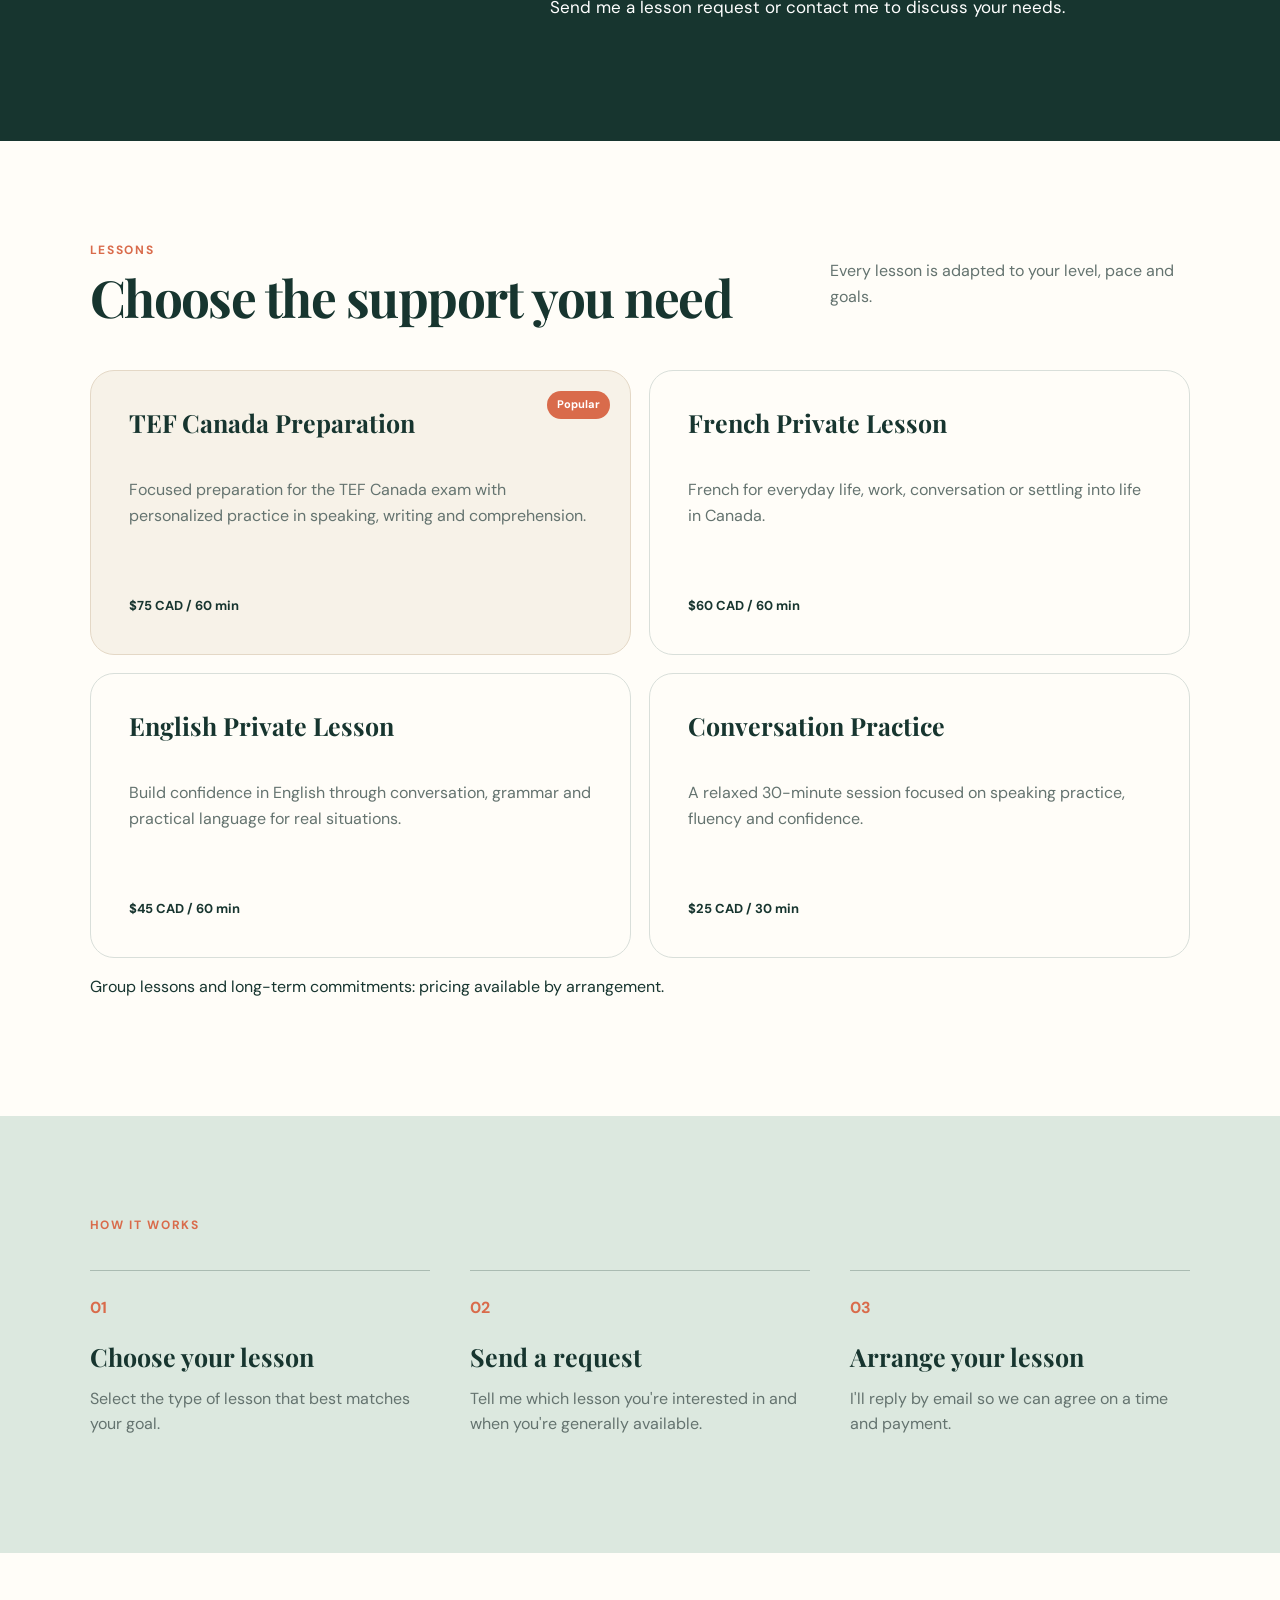
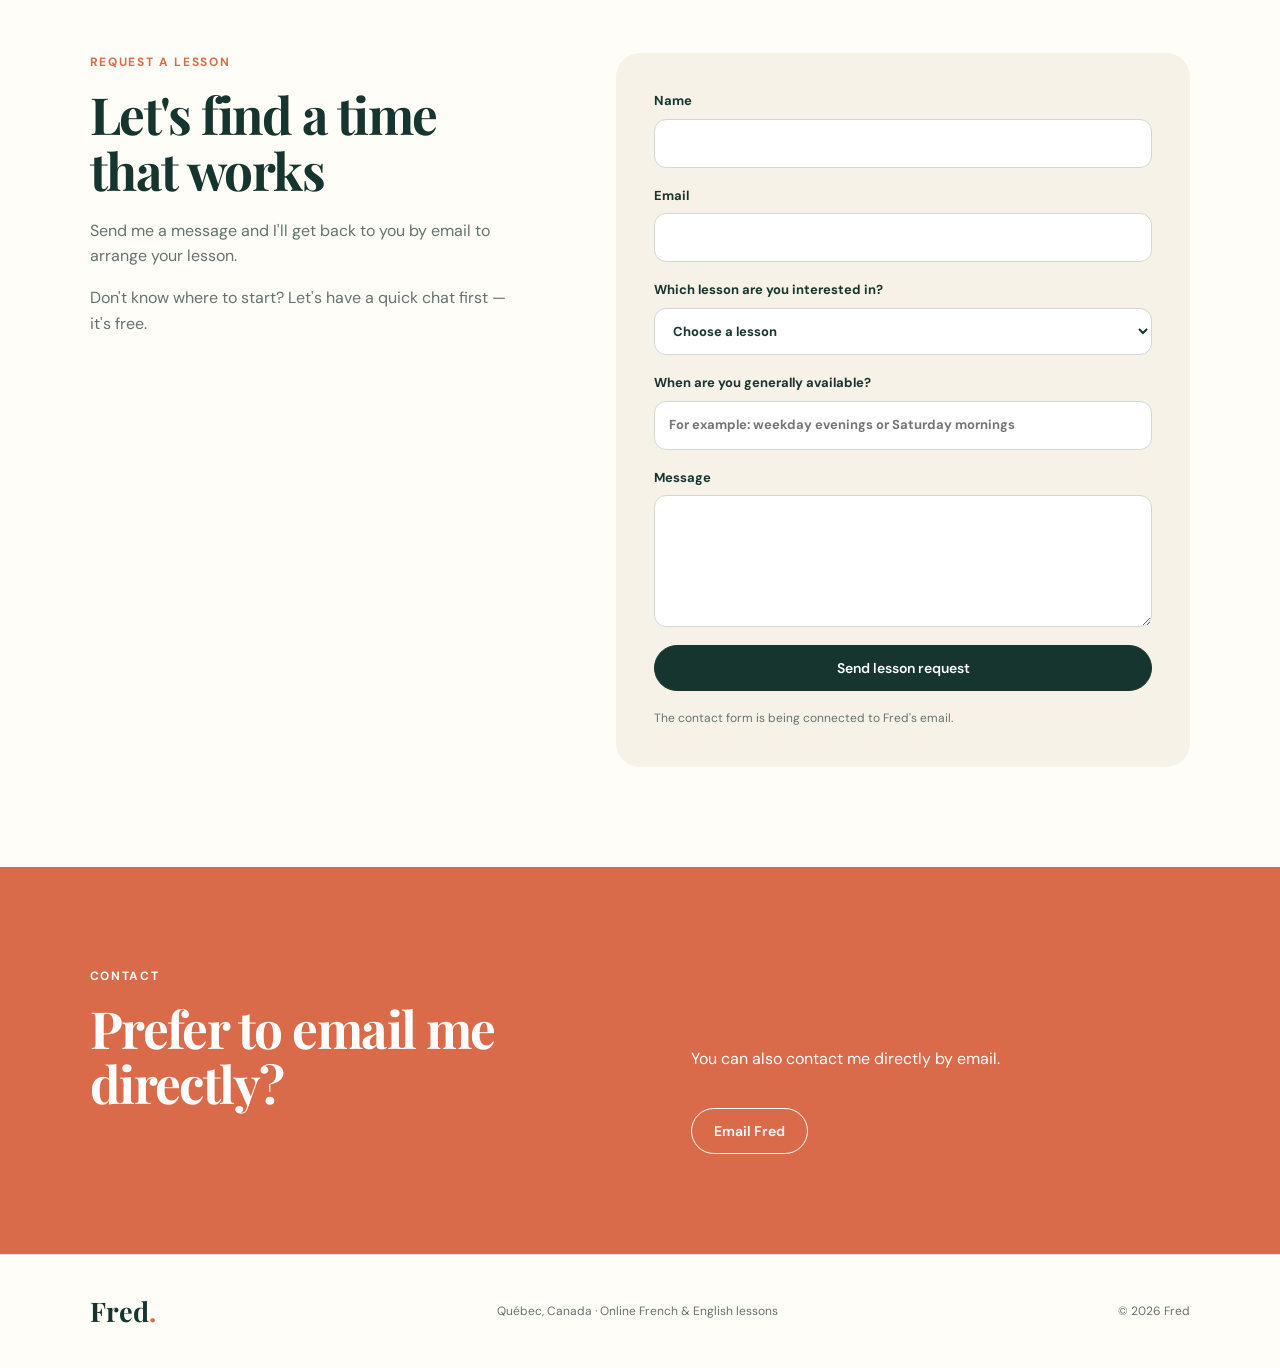
==== commit bb9e6817: "Remove public preview editor controls" ====
--- a/index.html
+++ b/index.html
@@ -7,8 +7,7 @@
   <title>Fred | French & English Lessons</title>
   <link rel="preconnect" href="https://fonts.googleapis.com"><link rel="preconnect" href="https://fonts.gstatic.com" crossorigin><link href="https://fonts.googleapis.com/css2?family=DM+Sans:wght@400;500;600;700&family=Playfair+Display:wght@600;700&display=swap" rel="stylesheet"><link rel="stylesheet" href="styles.css" />
 </head><body>
-<header class="site-header"><a class="brand" href="#top">Fred<span>.</span></a><nav class="nav" aria-label="Primary navigation"><a href="#about" data-en="About" data-fr="À propos">About</a><a href="#lessons" data-en="Lessons" data-fr="Cours">Lessons</a><a href="#booking" data-en="Request a lesson" data-fr="Demander un cours">Request a lesson</a><a href="#contact" data-en="Contact" data-fr="Contact">Contact</a></nav><div class="header-actions"><button class="edit-toggle" id="edit-toggle" type="button" title="Learning preview editor">✏️ <span data-en="Edit" data-fr="Modifier">Edit</span></button><div class="lang-switch"><button class="lang-btn active" data-lang="en">EN</button><button class="lang-btn" data-lang="fr">FR</button></div><a class="btn btn-small" href="#booking" data-en="Request a lesson" data-fr="Demander un cours">Request a lesson</a></div></header>
-<div class="edit-bar" id="edit-bar" hidden><span data-en="Edit preview is ON — click highlighted text to change it. Changes stay only in this browser." data-fr="L'aperçu d'édition est activé — cliquez sur le texte surligné pour le modifier. Les changements restent uniquement dans ce navigateur.">Edit preview is ON — click highlighted text to change it. Changes stay only in this browser.</span><button id="reset-edits" type="button" data-en="Reset edits" data-fr="Réinitialiser">Reset edits</button></div>
+<header class="site-header"><a class="brand" href="#top">Fred<span>.</span></a><nav class="nav" aria-label="Primary navigation"><a href="#about" data-en="About" data-fr="À propos">About</a><a href="#lessons" data-en="Lessons" data-fr="Cours">Lessons</a><a href="#booking" data-en="Request a lesson" data-fr="Demander un cours">Request a lesson</a><a href="#contact" data-en="Contact" data-fr="Contact">Contact</a></nav><div class="header-actions"><div class="lang-switch"><button class="lang-btn active" data-lang="en">EN</button><button class="lang-btn" data-lang="fr">FR</button></div><a class="btn btn-small" href="#booking" data-en="Request a lesson" data-fr="Demander un cours">Request a lesson</a></div></header>
 <main id="top">
 <section class="hero section-pad"><div class="hero-copy"><p class="eyebrow editable" data-edit-key="hero-eyebrow" data-en="French · English · TEF Canada Preparation" data-fr="Français · Anglais · Préparation au TEF Canada">French · English · TEF Canada Preparation</p><h1 class="editable" data-edit-key="hero-title" data-en="Learn with confidence. Speak with ease." data-fr="Apprenez avec confiance. Parlez avec aisance.">Learn with confidence. Speak with ease.</h1><p class="hero-text editable" data-edit-key="hero-text" data-en="Personalized French and English lessons with an experienced bilingual teacher based in Québec." data-fr="Des cours personnalisés de français et d'anglais avec un enseignant bilingue expérimenté basé au Québec.">Personalized French and English lessons with an experienced bilingual teacher based in Québec.</p><div class="hero-buttons"><a class="btn" href="#booking" data-en="Request a lesson" data-fr="Demander un cours">Request a lesson</a><a class="text-link" href="#lessons" data-en="Explore lessons →" data-fr="Découvrir les cours →">Explore lessons →</a></div><div class="trust-row"><div><strong>10+</strong><span data-en="years teaching" data-fr="ans d'enseignement">years teaching</span></div><div><strong>2</strong><span data-en="languages" data-fr="langues">languages</span></div><div><strong>3</strong><span data-en="countries taught in" data-fr="pays d'enseignement">countries taught in</span></div></div></div><div class="hero-card"><img class="fred-photo" src="ChatGPT%20Image%20Aug%2019%2C%202026%2C%2003_38_08%20PM.png" alt="Fred" /><div class="hero-card-note"><span class="dot"></span><span data-en="Online lessons · Québec time" data-fr="Cours en ligne · Heure du Québec">Online lessons · Québec time</span></div></div></section>
 <section id="about" class="about section-pad"><div class="section-label" data-en="About" data-fr="À propos">About</div><div class="about-grid"><h2 class="editable" data-edit-key="about-title" data-en="Meet Fred" data-fr="À propos de Fred">Meet Fred</h2><div class="about-copy"><p class="editable" data-edit-key="about-1" data-en="Hi, I'm Fred — a bilingual French and English teacher from Québec with more than 10 years of teaching experience in Canada and abroad." data-fr="Bonjour, je m'appelle Fred. Je suis enseignant bilingue de français et d'anglais originaire du Québec et je possède plus de 10 ans d'expérience en enseignement au Canada et à l'étranger.">Hi, I'm Fred — a bilingual French and English teacher from Québec with more than 10 years of teaching experience in Canada and abroad.</p><p class="editable" data-edit-key="about-2" data-en="Over the years, I've worked with learners of different ages, backgrounds and learning styles, teaching both French and English as second languages. My international teaching experience has also taken me to Thailand and Saudi Arabia, giving me the opportunity to work with students from diverse cultural and linguistic backgrounds." data-fr="Au fil des années, j'ai accompagné des apprenants d'âges, de profils et de styles d'apprentissage variés, notamment en français et en anglais langues secondes. Mon parcours m'a également amené à enseigner en Thaïlande et en Arabie saoudite, auprès d'élèves issus de différents contextes culturels et linguistiques.">Over the years, I've worked with learners of different ages, backgrounds and learning styles, teaching both French and English as second languages. My international teaching experience has also taken me to Thailand and Saudi Arabia, giving me the opportunity to work with students from diverse cultural and linguistic backgrounds.</p><p class="editable" data-edit-key="about-3" data-en="My approach is patient, flexible and personalized. Whether you're learning French or English for everyday life, work, personal goals, or preparing for the TEF Canada exam, we'll focus on what you need to communicate with greater confidence." data-fr="Mon approche est patiente, flexible et personnalisée. Que vous souhaitiez améliorer votre français ou votre anglais pour la vie quotidienne, le travail ou un objectif personnel, ou encore vous préparer au TEF Canada, nous travaillerons ensemble en fonction de vos besoins afin de vous aider à communiquer avec plus d'aisance et de confiance.">My approach is patient, flexible and personalized. Whether you're learning French or English for everyday life, work, personal goals, or preparing for the TEF Canada exam, we'll focus on what you need to communicate with greater confidence.</p><p class="editable" data-edit-key="about-4" data-en="My educational background includes English as a Second Language teaching, psychology, languages and pedagogy." data-fr="Ma formation touche notamment l'enseignement de l'anglais langue seconde, la psychologie, les langues et la pédagogie.">My educational background includes English as a Second Language teaching, psychology, languages and pedagogy.</p><p class="about-cta"><strong data-en="Ready to get started?" data-fr="Prêt à commencer ?">Ready to get started?</strong><br><span data-en="Send me a lesson request or contact me to discuss your needs." data-fr="Envoyez-moi une demande de cours ou contactez-moi pour discuter de vos besoins.">Send me a lesson request or contact me to discuss your needs.</span></p></div></div></section>
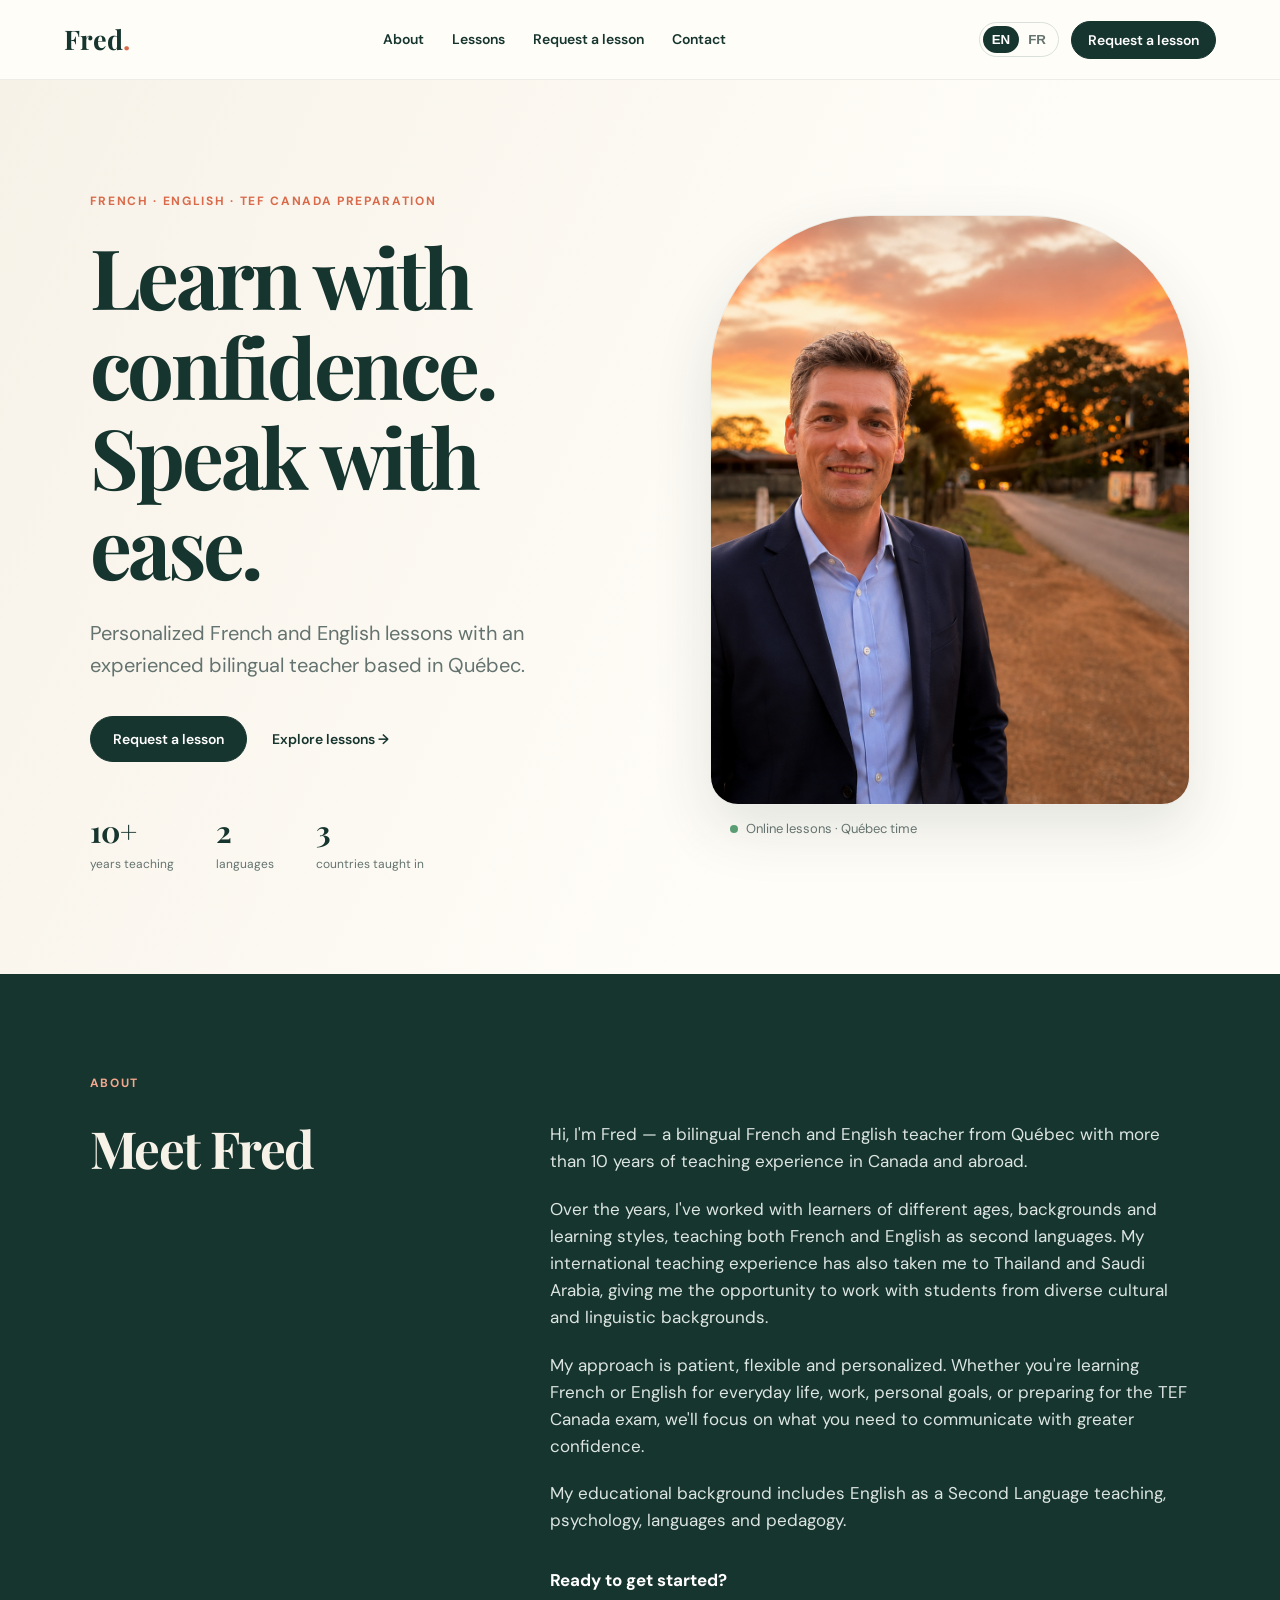
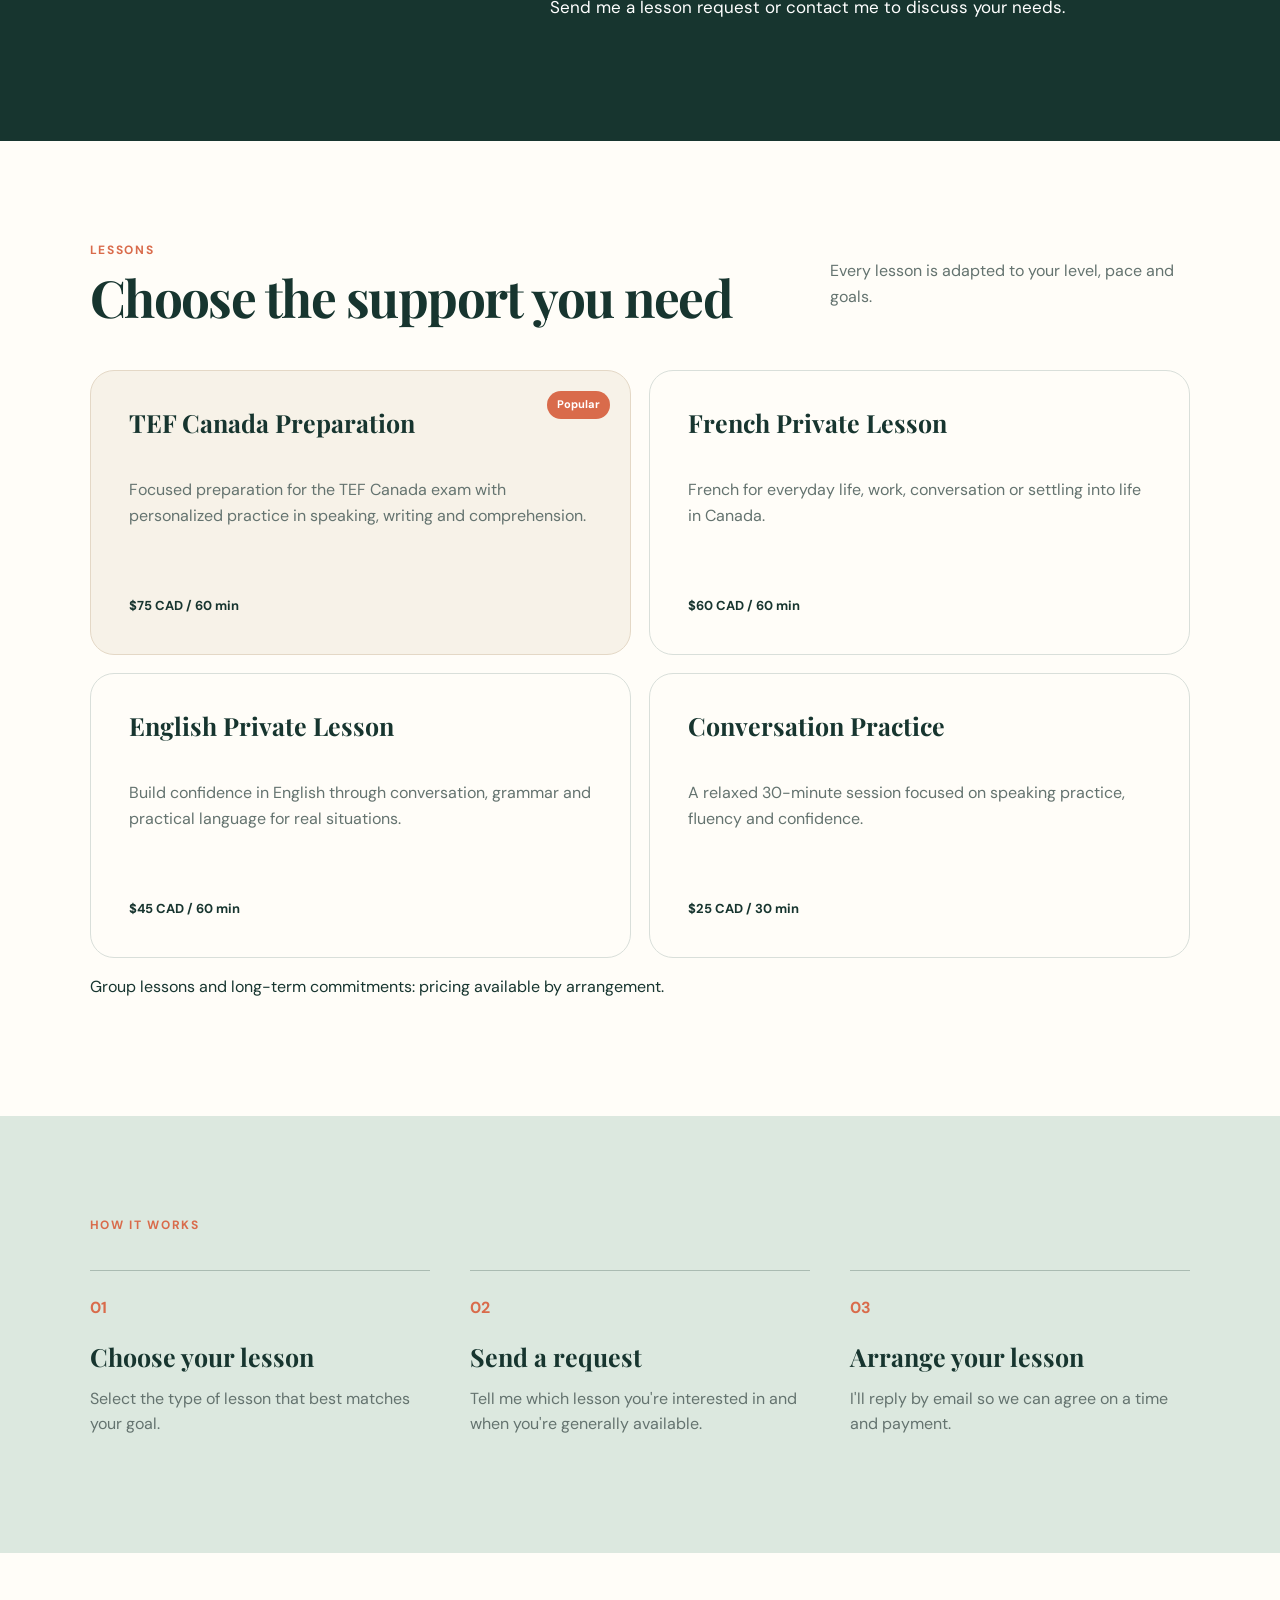
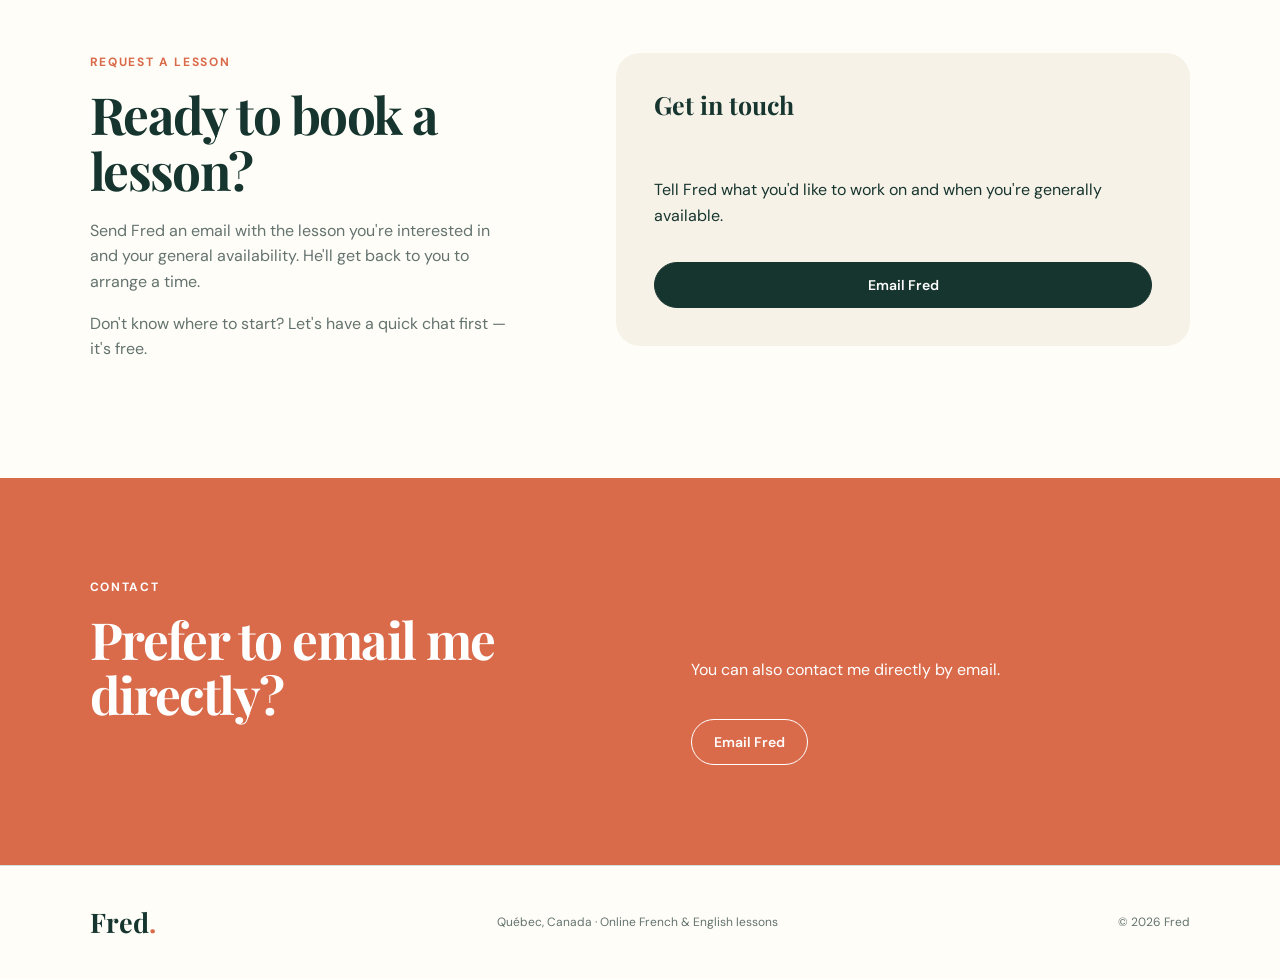
==== commit 6950fcfa: "Replace lesson request form with email CTA" ====
--- a/index.html
+++ b/index.html
@@ -13,6 +13,6 @@
 <section id="about" class="about section-pad"><div class="section-label" data-en="About" data-fr="À propos">About</div><div class="about-grid"><h2 class="editable" data-edit-key="about-title" data-en="Meet Fred" data-fr="À propos de Fred">Meet Fred</h2><div class="about-copy"><p class="editable" data-edit-key="about-1" data-en="Hi, I'm Fred — a bilingual French and English teacher from Québec with more than 10 years of teaching experience in Canada and abroad." data-fr="Bonjour, je m'appelle Fred. Je suis enseignant bilingue de français et d'anglais originaire du Québec et je possède plus de 10 ans d'expérience en enseignement au Canada et à l'étranger.">Hi, I'm Fred — a bilingual French and English teacher from Québec with more than 10 years of teaching experience in Canada and abroad.</p><p class="editable" data-edit-key="about-2" data-en="Over the years, I've worked with learners of different ages, backgrounds and learning styles, teaching both French and English as second languages. My international teaching experience has also taken me to Thailand and Saudi Arabia, giving me the opportunity to work with students from diverse cultural and linguistic backgrounds." data-fr="Au fil des années, j'ai accompagné des apprenants d'âges, de profils et de styles d'apprentissage variés, notamment en français et en anglais langues secondes. Mon parcours m'a également amené à enseigner en Thaïlande et en Arabie saoudite, auprès d'élèves issus de différents contextes culturels et linguistiques.">Over the years, I've worked with learners of different ages, backgrounds and learning styles, teaching both French and English as second languages. My international teaching experience has also taken me to Thailand and Saudi Arabia, giving me the opportunity to work with students from diverse cultural and linguistic backgrounds.</p><p class="editable" data-edit-key="about-3" data-en="My approach is patient, flexible and personalized. Whether you're learning French or English for everyday life, work, personal goals, or preparing for the TEF Canada exam, we'll focus on what you need to communicate with greater confidence." data-fr="Mon approche est patiente, flexible et personnalisée. Que vous souhaitiez améliorer votre français ou votre anglais pour la vie quotidienne, le travail ou un objectif personnel, ou encore vous préparer au TEF Canada, nous travaillerons ensemble en fonction de vos besoins afin de vous aider à communiquer avec plus d'aisance et de confiance.">My approach is patient, flexible and personalized. Whether you're learning French or English for everyday life, work, personal goals, or preparing for the TEF Canada exam, we'll focus on what you need to communicate with greater confidence.</p><p class="editable" data-edit-key="about-4" data-en="My educational background includes English as a Second Language teaching, psychology, languages and pedagogy." data-fr="Ma formation touche notamment l'enseignement de l'anglais langue seconde, la psychologie, les langues et la pédagogie.">My educational background includes English as a Second Language teaching, psychology, languages and pedagogy.</p><p class="about-cta"><strong data-en="Ready to get started?" data-fr="Prêt à commencer ?">Ready to get started?</strong><br><span data-en="Send me a lesson request or contact me to discuss your needs." data-fr="Envoyez-moi une demande de cours ou contactez-moi pour discuter de vos besoins.">Send me a lesson request or contact me to discuss your needs.</span></p></div></div></section>
 <section id="lessons" class="lessons section-pad"><div class="section-heading"><div><div class="section-label" data-en="Lessons" data-fr="Cours">Lessons</div><h2 data-en="Choose the support you need" data-fr="Choisissez l'accompagnement dont vous avez besoin">Choose the support you need</h2></div><p data-en="Every lesson is adapted to your level, pace and goals." data-fr="Chaque cours est adapté à votre niveau, à votre rythme et à vos objectifs.">Every lesson is adapted to your level, pace and goals.</p></div><div class="cards"><article class="lesson-card featured"><div class="card-tag" data-en="Popular" data-fr="Populaire">Popular</div><h3 class="editable" data-edit-key="tef-title" data-en="TEF Canada Preparation" data-fr="Préparation au TEF Canada">TEF Canada Preparation</h3><p class="editable" data-edit-key="tef-text" data-en="Focused preparation for the TEF Canada exam with personalized practice in speaking, writing and comprehension." data-fr="Une préparation ciblée au TEF Canada avec des exercices personnalisés en expression orale, écrite et en compréhension.">Focused preparation for the TEF Canada exam with personalized practice in speaking, writing and comprehension.</p><span class="price editable" data-edit-key="tef-price" data-en="$75 CAD / 60 min" data-fr="75 $ CAD / 60 min">$75 CAD / 60 min</span></article><article class="lesson-card"><h3 class="editable" data-edit-key="fr-title" data-en="French Private Lesson" data-fr="Cours privé de français">French Private Lesson</h3><p class="editable" data-edit-key="fr-text" data-en="French for everyday life, work, conversation or settling into life in Canada." data-fr="Le français pour la vie quotidienne, le travail, la conversation ou votre installation au Canada.">French for everyday life, work, conversation or settling into life in Canada.</p><span class="price editable" data-edit-key="fr-price" data-en="$60 CAD / 60 min" data-fr="60 $ CAD / 60 min">$60 CAD / 60 min</span></article><article class="lesson-card"><h3 class="editable" data-edit-key="en-title" data-en="English Private Lesson" data-fr="Cours privé d'anglais">English Private Lesson</h3><p class="editable" data-edit-key="en-text" data-en="Build confidence in English through conversation, grammar and practical language for real situations." data-fr="Développez votre confiance en anglais grâce à la conversation, à la grammaire et à une langue pratique adaptée aux situations réelles.">Build confidence in English through conversation, grammar and practical language for real situations.</p><span class="price editable" data-edit-key="en-price" data-en="$45 CAD / 60 min" data-fr="45 $ CAD / 60 min">$45 CAD / 60 min</span></article><article class="lesson-card"><h3 class="editable" data-edit-key="conversation-title" data-en="Conversation Practice" data-fr="Pratique de conversation">Conversation Practice</h3><p class="editable" data-edit-key="conversation-text" data-en="A relaxed 30-minute session focused on speaking practice, fluency and confidence." data-fr="Une séance détendue de 30 minutes axée sur la pratique orale, la fluidité et la confiance.">A relaxed 30-minute session focused on speaking practice, fluency and confidence.</p><span class="price editable" data-edit-key="conversation-price" data-en="$25 CAD / 30 min" data-fr="25 $ CAD / 30 min">$25 CAD / 30 min</span></article></div><p class="editable" data-edit-key="custom-pricing" data-en="Group lessons and long-term commitments: pricing available by arrangement." data-fr="Cours en groupe et engagements à long terme : tarif sur demande.">Group lessons and long-term commitments: pricing available by arrangement.</p></section>
 <section class="process section-pad"><div class="section-label" data-en="How it works" data-fr="Comment ça fonctionne">How it works</div><div class="steps"><div><span>01</span><h3 data-en="Choose your lesson" data-fr="Choisissez votre cours">Choose your lesson</h3><p data-en="Select the type of lesson that best matches your goal." data-fr="Sélectionnez le type de cours qui correspond le mieux à votre objectif.">Select the type of lesson that best matches your goal.</p></div><div><span>02</span><h3 data-en="Send a request" data-fr="Envoyez une demande">Send a request</h3><p data-en="Tell me which lesson you're interested in and when you're generally available." data-fr="Indiquez-moi le cours qui vous intéresse et vos disponibilités générales.">Tell me which lesson you're interested in and when you're generally available.</p></div><div><span>03</span><h3 data-en="Arrange your lesson" data-fr="Organisez votre cours">Arrange your lesson</h3><p data-en="I'll reply by email so we can agree on a time and payment." data-fr="Je vous répondrai par courriel afin de convenir ensemble de l'heure et du paiement.">I'll reply by email so we can agree on a time and payment.</p></div></div></section>
-<section id="booking" class="booking section-pad"><div class="booking-copy"><div class="section-label" data-en="Request a lesson" data-fr="Demander un cours">Request a lesson</div><h2 data-en="Let's find a time that works" data-fr="Trouvons un moment qui vous convient">Let's find a time that works</h2><p data-en="Send me a message and I'll get back to you by email to arrange your lesson." data-fr="Envoyez-moi un message et je vous répondrai par courriel afin d'organiser votre cours.">Send me a message and I'll get back to you by email to arrange your lesson.</p><p class="editable" data-edit-key="free-chat" data-en="Don't know where to start? Let's have a quick chat first — it's free." data-fr="Vous ne savez pas par où commencer ? Échangeons quelques minutes — c'est gratuit.">Don't know where to start? Let's have a quick chat first — it's free.</p></div><form class="booking-form" id="booking-form"><label><span data-en="Name" data-fr="Nom">Name</span><input required name="name" type="text"></label><label><span data-en="Email" data-fr="Courriel">Email</span><input required name="email" type="email"></label><label><span data-en="Which lesson are you interested in?" data-fr="Quel cours vous intéresse ?">Which lesson are you interested in?</span><select required name="lesson"><option value="" data-en="Choose a lesson" data-fr="Choisir un cours">Choose a lesson</option><option>TEF Canada Preparation</option><option>French Private Lesson</option><option>English Private Lesson</option><option>Conversation Practice</option></select></label><label><span data-en="When are you generally available?" data-fr="Quelles sont vos disponibilités générales ?">When are you generally available?</span><input name="availability" type="text" data-en-placeholder="For example: weekday evenings or Saturday mornings" data-fr-placeholder="Par exemple : les soirs de semaine ou le samedi matin" placeholder="For example: weekday evenings or Saturday mornings"></label><label><span data-en="Message" data-fr="Message">Message</span><textarea name="message" rows="5"></textarea></label><button class="btn" type="submit" data-en="Send lesson request" data-fr="Envoyer la demande">Send lesson request</button><p class="form-note" id="form-note" data-en="The contact form is being connected to Fred's email." data-fr="Le formulaire de contact est en cours de connexion au courriel de Fred.">The contact form is being connected to Fred's email.</p></form></section>
+<section id="booking" class="booking section-pad"><div class="booking-copy"><div class="section-label" data-en="Request a lesson" data-fr="Demander un cours">Request a lesson</div><h2 data-en="Ready to book a lesson?" data-fr="Prêt à réserver un cours ?">Ready to book a lesson?</h2><p data-en="Send Fred an email with the lesson you're interested in and your general availability. He'll get back to you to arrange a time." data-fr="Envoyez un courriel à Fred en indiquant le cours qui vous intéresse et vos disponibilités générales. Il vous répondra afin de convenir d'un moment.">Send Fred an email with the lesson you're interested in and your general availability. He'll get back to you to arrange a time.</p><p class="editable" data-edit-key="free-chat" data-en="Don't know where to start? Let's have a quick chat first — it's free." data-fr="Vous ne savez pas par où commencer ? Échangeons quelques minutes — c'est gratuit.">Don't know where to start? Let's have a quick chat first — it's free.</p></div><div class="booking-form"><h3 data-en="Get in touch" data-fr="Contactez Fred">Get in touch</h3><p data-en="Tell Fred what you'd like to work on and when you're generally available." data-fr="Indiquez à Fred ce que vous souhaitez travailler et vos disponibilités générales.">Tell Fred what you'd like to work on and when you're generally available.</p><a class="btn" href="mailto:Proulxf5252@gmail.com?subject=Lesson%20request" data-en="Email Fred" data-fr="Écrire à Fred">Email Fred</a></div></section>
 <section id="contact" class="contact section-pad"><div><div class="section-label" data-en="Contact" data-fr="Contact">Contact</div><h2 data-en="Prefer to email me directly?" data-fr="Vous préférez m'écrire directement ?">Prefer to email me directly?</h2></div><div><p data-en="You can also contact me directly by email." data-fr="Vous pouvez également me contacter directement par courriel.">You can also contact me directly by email.</p><a class="btn btn-outline" href="mailto:Proulxf5252@gmail.com" data-en="Email Fred" data-fr="Écrire à Fred">Email Fred</a></div></section>
 </main><footer><a class="brand" href="#top">Fred<span>.</span></a><p>Québec, Canada · <span data-en="Online French & English lessons" data-fr="Cours de français et d'anglais en ligne">Online French & English lessons</span></p><p>© <span id="year"></span> Fred</p></footer><script src="script.js"></script></body></html>
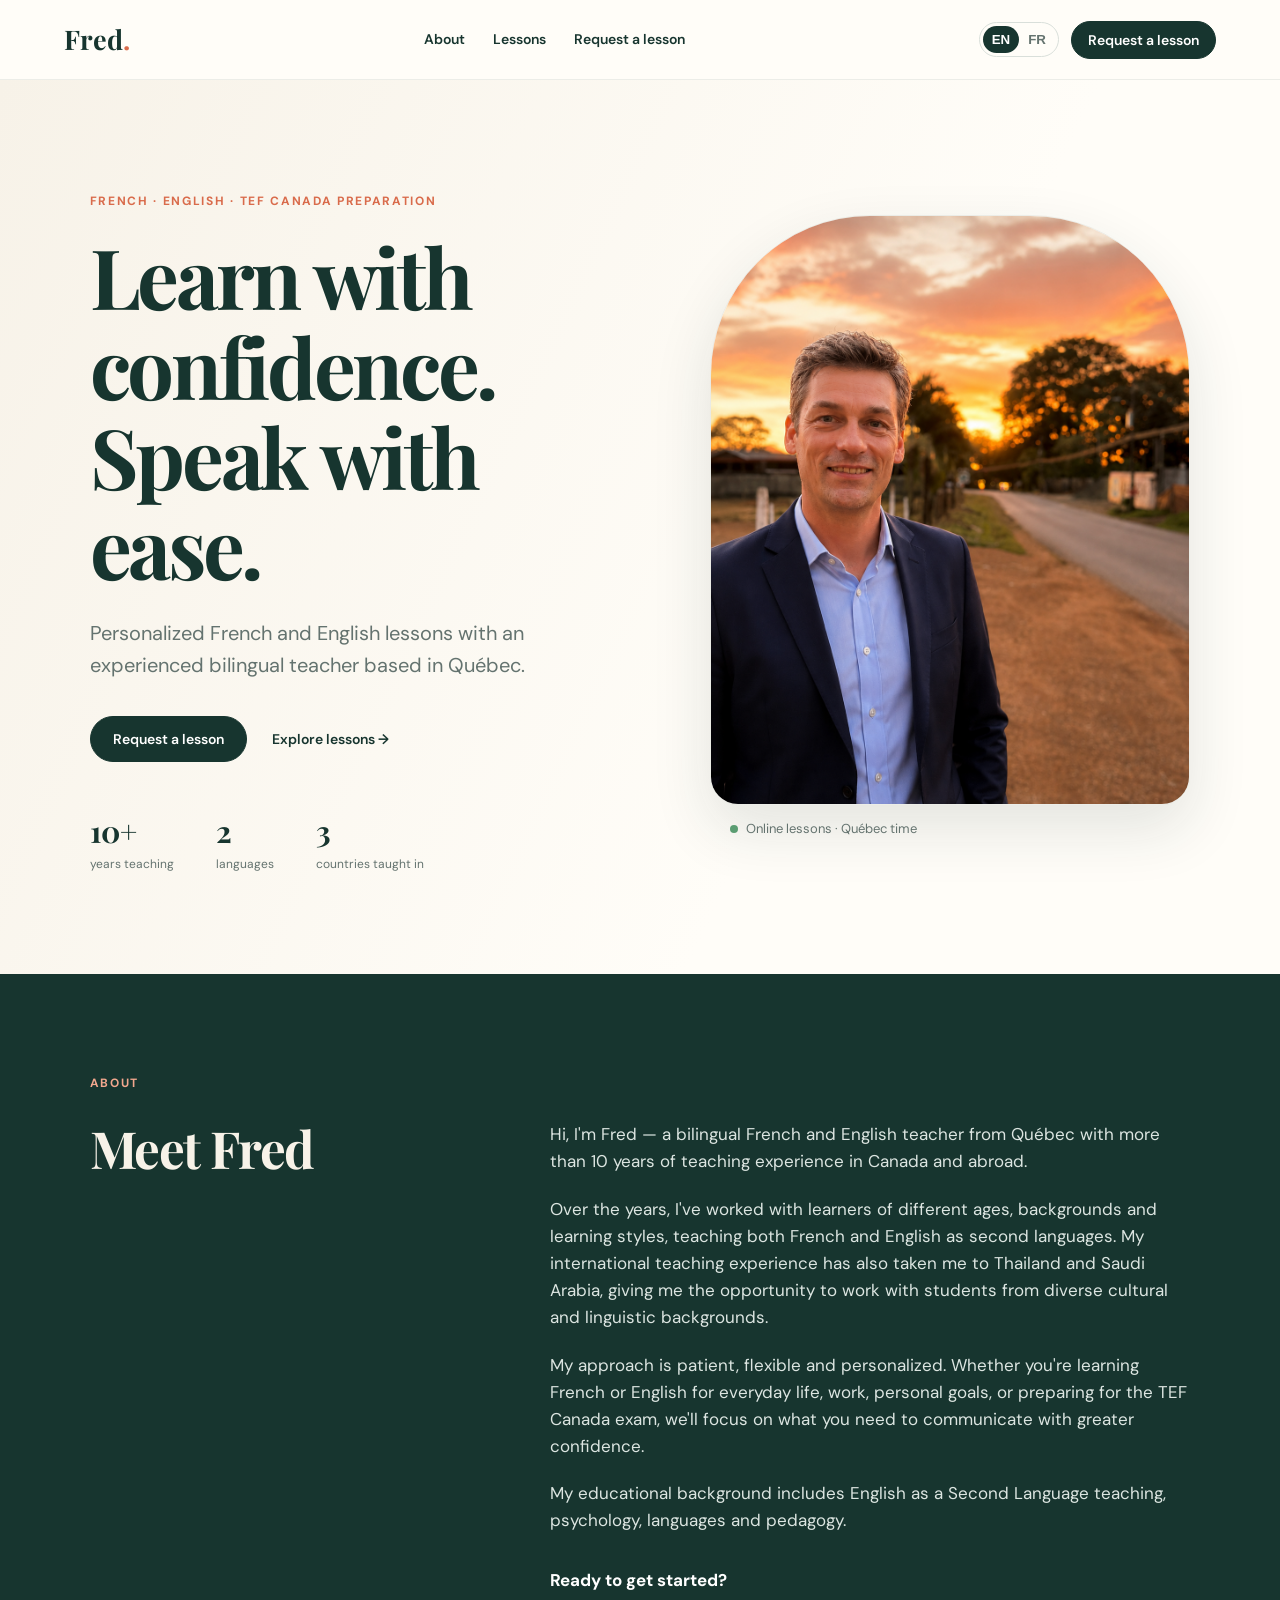
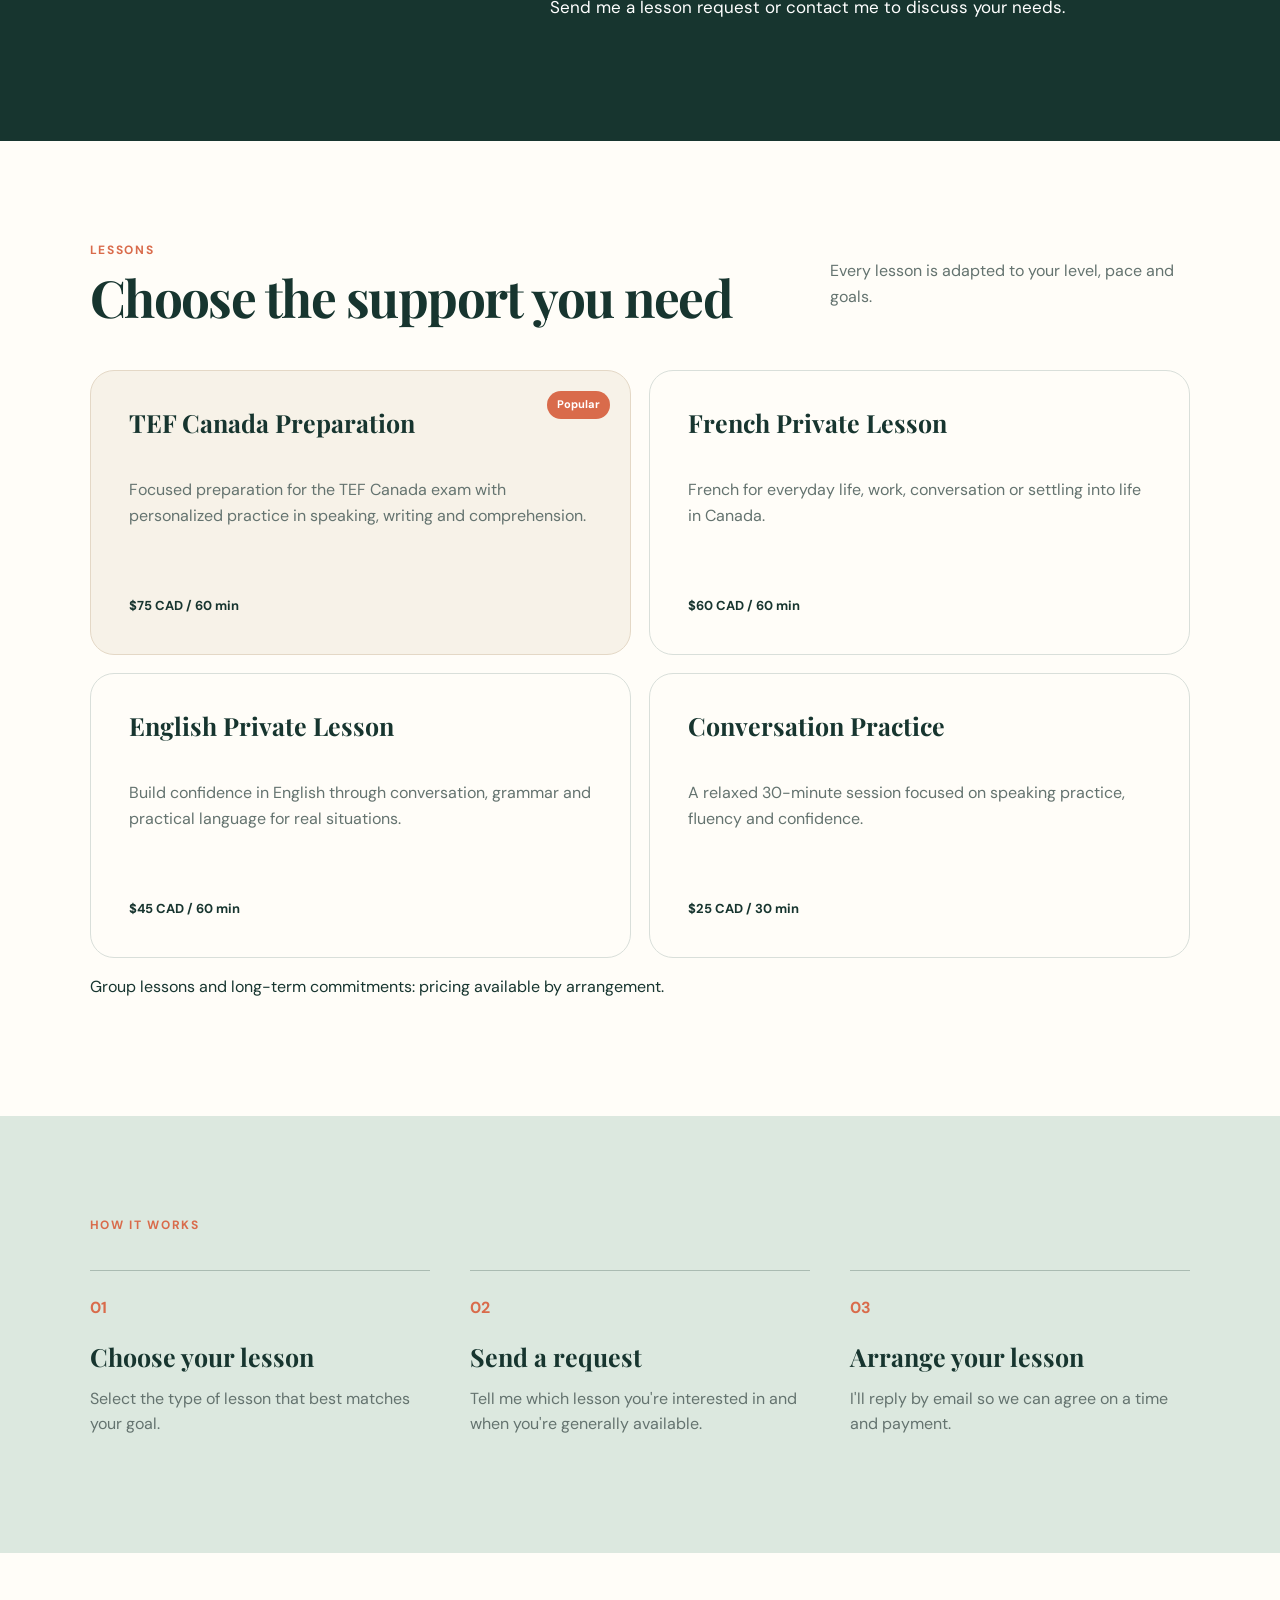
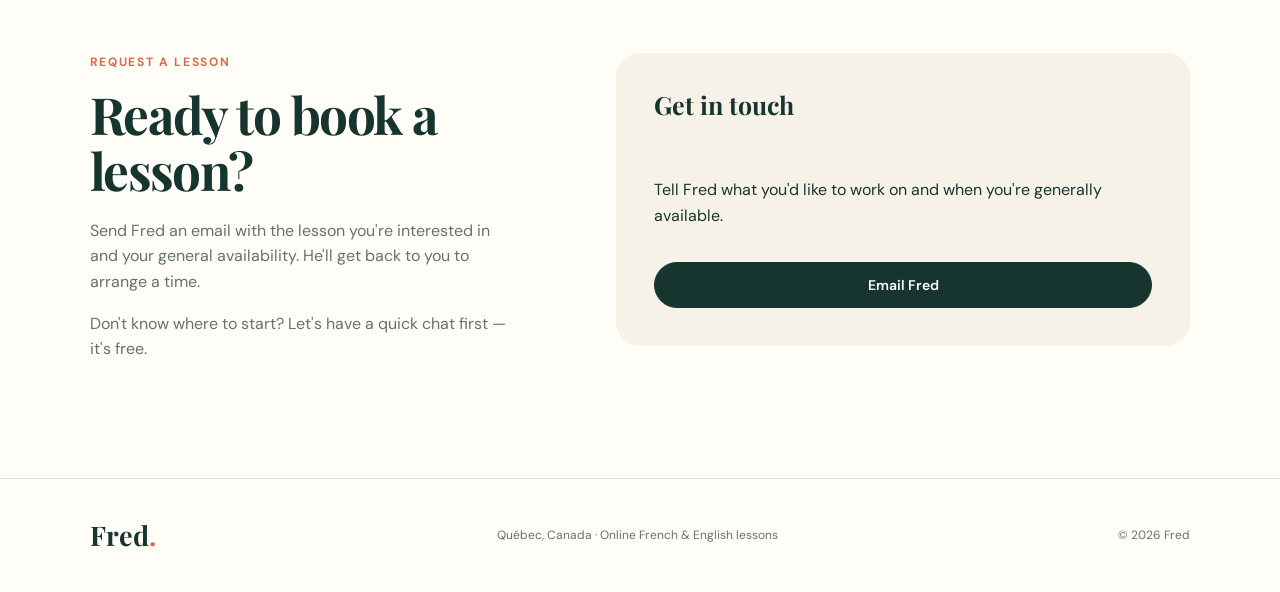
==== commit cbfe201d: "Remove redundant contact section" ====
--- a/index.html
+++ b/index.html
@@ -7,12 +7,11 @@
   <title>Fred | French & English Lessons</title>
   <link rel="preconnect" href="https://fonts.googleapis.com"><link rel="preconnect" href="https://fonts.gstatic.com" crossorigin><link href="https://fonts.googleapis.com/css2?family=DM+Sans:wght@400;500;600;700&family=Playfair+Display:wght@600;700&display=swap" rel="stylesheet"><link rel="stylesheet" href="styles.css" />
 </head><body>
-<header class="site-header"><a class="brand" href="#top">Fred<span>.</span></a><nav class="nav" aria-label="Primary navigation"><a href="#about" data-en="About" data-fr="À propos">About</a><a href="#lessons" data-en="Lessons" data-fr="Cours">Lessons</a><a href="#booking" data-en="Request a lesson" data-fr="Demander un cours">Request a lesson</a><a href="#contact" data-en="Contact" data-fr="Contact">Contact</a></nav><div class="header-actions"><div class="lang-switch"><button class="lang-btn active" data-lang="en">EN</button><button class="lang-btn" data-lang="fr">FR</button></div><a class="btn btn-small" href="#booking" data-en="Request a lesson" data-fr="Demander un cours">Request a lesson</a></div></header>
+<header class="site-header"><a class="brand" href="#top">Fred<span>.</span></a><nav class="nav" aria-label="Primary navigation"><a href="#about" data-en="About" data-fr="À propos">About</a><a href="#lessons" data-en="Lessons" data-fr="Cours">Lessons</a><a href="#booking" data-en="Request a lesson" data-fr="Demander un cours">Request a lesson</a></nav><div class="header-actions"><div class="lang-switch"><button class="lang-btn active" data-lang="en">EN</button><button class="lang-btn" data-lang="fr">FR</button></div><a class="btn btn-small" href="#booking" data-en="Request a lesson" data-fr="Demander un cours">Request a lesson</a></div></header>
 <main id="top">
 <section class="hero section-pad"><div class="hero-copy"><p class="eyebrow editable" data-edit-key="hero-eyebrow" data-en="French · English · TEF Canada Preparation" data-fr="Français · Anglais · Préparation au TEF Canada">French · English · TEF Canada Preparation</p><h1 class="editable" data-edit-key="hero-title" data-en="Learn with confidence. Speak with ease." data-fr="Apprenez avec confiance. Parlez avec aisance.">Learn with confidence. Speak with ease.</h1><p class="hero-text editable" data-edit-key="hero-text" data-en="Personalized French and English lessons with an experienced bilingual teacher based in Québec." data-fr="Des cours personnalisés de français et d'anglais avec un enseignant bilingue expérimenté basé au Québec.">Personalized French and English lessons with an experienced bilingual teacher based in Québec.</p><div class="hero-buttons"><a class="btn" href="#booking" data-en="Request a lesson" data-fr="Demander un cours">Request a lesson</a><a class="text-link" href="#lessons" data-en="Explore lessons →" data-fr="Découvrir les cours →">Explore lessons →</a></div><div class="trust-row"><div><strong>10+</strong><span data-en="years teaching" data-fr="ans d'enseignement">years teaching</span></div><div><strong>2</strong><span data-en="languages" data-fr="langues">languages</span></div><div><strong>3</strong><span data-en="countries taught in" data-fr="pays d'enseignement">countries taught in</span></div></div></div><div class="hero-card"><img class="fred-photo" src="ChatGPT%20Image%20Aug%2019%2C%202026%2C%2003_38_08%20PM.png" alt="Fred" /><div class="hero-card-note"><span class="dot"></span><span data-en="Online lessons · Québec time" data-fr="Cours en ligne · Heure du Québec">Online lessons · Québec time</span></div></div></section>
 <section id="about" class="about section-pad"><div class="section-label" data-en="About" data-fr="À propos">About</div><div class="about-grid"><h2 class="editable" data-edit-key="about-title" data-en="Meet Fred" data-fr="À propos de Fred">Meet Fred</h2><div class="about-copy"><p class="editable" data-edit-key="about-1" data-en="Hi, I'm Fred — a bilingual French and English teacher from Québec with more than 10 years of teaching experience in Canada and abroad." data-fr="Bonjour, je m'appelle Fred. Je suis enseignant bilingue de français et d'anglais originaire du Québec et je possède plus de 10 ans d'expérience en enseignement au Canada et à l'étranger.">Hi, I'm Fred — a bilingual French and English teacher from Québec with more than 10 years of teaching experience in Canada and abroad.</p><p class="editable" data-edit-key="about-2" data-en="Over the years, I've worked with learners of different ages, backgrounds and learning styles, teaching both French and English as second languages. My international teaching experience has also taken me to Thailand and Saudi Arabia, giving me the opportunity to work with students from diverse cultural and linguistic backgrounds." data-fr="Au fil des années, j'ai accompagné des apprenants d'âges, de profils et de styles d'apprentissage variés, notamment en français et en anglais langues secondes. Mon parcours m'a également amené à enseigner en Thaïlande et en Arabie saoudite, auprès d'élèves issus de différents contextes culturels et linguistiques.">Over the years, I've worked with learners of different ages, backgrounds and learning styles, teaching both French and English as second languages. My international teaching experience has also taken me to Thailand and Saudi Arabia, giving me the opportunity to work with students from diverse cultural and linguistic backgrounds.</p><p class="editable" data-edit-key="about-3" data-en="My approach is patient, flexible and personalized. Whether you're learning French or English for everyday life, work, personal goals, or preparing for the TEF Canada exam, we'll focus on what you need to communicate with greater confidence." data-fr="Mon approche est patiente, flexible et personnalisée. Que vous souhaitiez améliorer votre français ou votre anglais pour la vie quotidienne, le travail ou un objectif personnel, ou encore vous préparer au TEF Canada, nous travaillerons ensemble en fonction de vos besoins afin de vous aider à communiquer avec plus d'aisance et de confiance.">My approach is patient, flexible and personalized. Whether you're learning French or English for everyday life, work, personal goals, or preparing for the TEF Canada exam, we'll focus on what you need to communicate with greater confidence.</p><p class="editable" data-edit-key="about-4" data-en="My educational background includes English as a Second Language teaching, psychology, languages and pedagogy." data-fr="Ma formation touche notamment l'enseignement de l'anglais langue seconde, la psychologie, les langues et la pédagogie.">My educational background includes English as a Second Language teaching, psychology, languages and pedagogy.</p><p class="about-cta"><strong data-en="Ready to get started?" data-fr="Prêt à commencer ?">Ready to get started?</strong><br><span data-en="Send me a lesson request or contact me to discuss your needs." data-fr="Envoyez-moi une demande de cours ou contactez-moi pour discuter de vos besoins.">Send me a lesson request or contact me to discuss your needs.</span></p></div></div></section>
 <section id="lessons" class="lessons section-pad"><div class="section-heading"><div><div class="section-label" data-en="Lessons" data-fr="Cours">Lessons</div><h2 data-en="Choose the support you need" data-fr="Choisissez l'accompagnement dont vous avez besoin">Choose the support you need</h2></div><p data-en="Every lesson is adapted to your level, pace and goals." data-fr="Chaque cours est adapté à votre niveau, à votre rythme et à vos objectifs.">Every lesson is adapted to your level, pace and goals.</p></div><div class="cards"><article class="lesson-card featured"><div class="card-tag" data-en="Popular" data-fr="Populaire">Popular</div><h3 class="editable" data-edit-key="tef-title" data-en="TEF Canada Preparation" data-fr="Préparation au TEF Canada">TEF Canada Preparation</h3><p class="editable" data-edit-key="tef-text" data-en="Focused preparation for the TEF Canada exam with personalized practice in speaking, writing and comprehension." data-fr="Une préparation ciblée au TEF Canada avec des exercices personnalisés en expression orale, écrite et en compréhension.">Focused preparation for the TEF Canada exam with personalized practice in speaking, writing and comprehension.</p><span class="price editable" data-edit-key="tef-price" data-en="$75 CAD / 60 min" data-fr="75 $ CAD / 60 min">$75 CAD / 60 min</span></article><article class="lesson-card"><h3 class="editable" data-edit-key="fr-title" data-en="French Private Lesson" data-fr="Cours privé de français">French Private Lesson</h3><p class="editable" data-edit-key="fr-text" data-en="French for everyday life, work, conversation or settling into life in Canada." data-fr="Le français pour la vie quotidienne, le travail, la conversation ou votre installation au Canada.">French for everyday life, work, conversation or settling into life in Canada.</p><span class="price editable" data-edit-key="fr-price" data-en="$60 CAD / 60 min" data-fr="60 $ CAD / 60 min">$60 CAD / 60 min</span></article><article class="lesson-card"><h3 class="editable" data-edit-key="en-title" data-en="English Private Lesson" data-fr="Cours privé d'anglais">English Private Lesson</h3><p class="editable" data-edit-key="en-text" data-en="Build confidence in English through conversation, grammar and practical language for real situations." data-fr="Développez votre confiance en anglais grâce à la conversation, à la grammaire et à une langue pratique adaptée aux situations réelles.">Build confidence in English through conversation, grammar and practical language for real situations.</p><span class="price editable" data-edit-key="en-price" data-en="$45 CAD / 60 min" data-fr="45 $ CAD / 60 min">$45 CAD / 60 min</span></article><article class="lesson-card"><h3 class="editable" data-edit-key="conversation-title" data-en="Conversation Practice" data-fr="Pratique de conversation">Conversation Practice</h3><p class="editable" data-edit-key="conversation-text" data-en="A relaxed 30-minute session focused on speaking practice, fluency and confidence." data-fr="Une séance détendue de 30 minutes axée sur la pratique orale, la fluidité et la confiance.">A relaxed 30-minute session focused on speaking practice, fluency and confidence.</p><span class="price editable" data-edit-key="conversation-price" data-en="$25 CAD / 30 min" data-fr="25 $ CAD / 30 min">$25 CAD / 30 min</span></article></div><p class="editable" data-edit-key="custom-pricing" data-en="Group lessons and long-term commitments: pricing available by arrangement." data-fr="Cours en groupe et engagements à long terme : tarif sur demande.">Group lessons and long-term commitments: pricing available by arrangement.</p></section>
 <section class="process section-pad"><div class="section-label" data-en="How it works" data-fr="Comment ça fonctionne">How it works</div><div class="steps"><div><span>01</span><h3 data-en="Choose your lesson" data-fr="Choisissez votre cours">Choose your lesson</h3><p data-en="Select the type of lesson that best matches your goal." data-fr="Sélectionnez le type de cours qui correspond le mieux à votre objectif.">Select the type of lesson that best matches your goal.</p></div><div><span>02</span><h3 data-en="Send a request" data-fr="Envoyez une demande">Send a request</h3><p data-en="Tell me which lesson you're interested in and when you're generally available." data-fr="Indiquez-moi le cours qui vous intéresse et vos disponibilités générales.">Tell me which lesson you're interested in and when you're generally available.</p></div><div><span>03</span><h3 data-en="Arrange your lesson" data-fr="Organisez votre cours">Arrange your lesson</h3><p data-en="I'll reply by email so we can agree on a time and payment." data-fr="Je vous répondrai par courriel afin de convenir ensemble de l'heure et du paiement.">I'll reply by email so we can agree on a time and payment.</p></div></div></section>
 <section id="booking" class="booking section-pad"><div class="booking-copy"><div class="section-label" data-en="Request a lesson" data-fr="Demander un cours">Request a lesson</div><h2 data-en="Ready to book a lesson?" data-fr="Prêt à réserver un cours ?">Ready to book a lesson?</h2><p data-en="Send Fred an email with the lesson you're interested in and your general availability. He'll get back to you to arrange a time." data-fr="Envoyez un courriel à Fred en indiquant le cours qui vous intéresse et vos disponibilités générales. Il vous répondra afin de convenir d'un moment.">Send Fred an email with the lesson you're interested in and your general availability. He'll get back to you to arrange a time.</p><p class="editable" data-edit-key="free-chat" data-en="Don't know where to start? Let's have a quick chat first — it's free." data-fr="Vous ne savez pas par où commencer ? Échangeons quelques minutes — c'est gratuit.">Don't know where to start? Let's have a quick chat first — it's free.</p></div><div class="booking-form"><h3 data-en="Get in touch" data-fr="Contactez Fred">Get in touch</h3><p data-en="Tell Fred what you'd like to work on and when you're generally available." data-fr="Indiquez à Fred ce que vous souhaitez travailler et vos disponibilités générales.">Tell Fred what you'd like to work on and when you're generally available.</p><a class="btn" href="mailto:Proulxf5252@gmail.com?subject=Lesson%20request" data-en="Email Fred" data-fr="Écrire à Fred">Email Fred</a></div></section>
-<section id="contact" class="contact section-pad"><div><div class="section-label" data-en="Contact" data-fr="Contact">Contact</div><h2 data-en="Prefer to email me directly?" data-fr="Vous préférez m'écrire directement ?">Prefer to email me directly?</h2></div><div><p data-en="You can also contact me directly by email." data-fr="Vous pouvez également me contacter directement par courriel.">You can also contact me directly by email.</p><a class="btn btn-outline" href="mailto:Proulxf5252@gmail.com" data-en="Email Fred" data-fr="Écrire à Fred">Email Fred</a></div></section>
 </main><footer><a class="brand" href="#top">Fred<span>.</span></a><p>Québec, Canada · <span data-en="Online French & English lessons" data-fr="Cours de français et d'anglais en ligne">Online French & English lessons</span></p><p>© <span id="year"></span> Fred</p></footer><script src="script.js"></script></body></html>
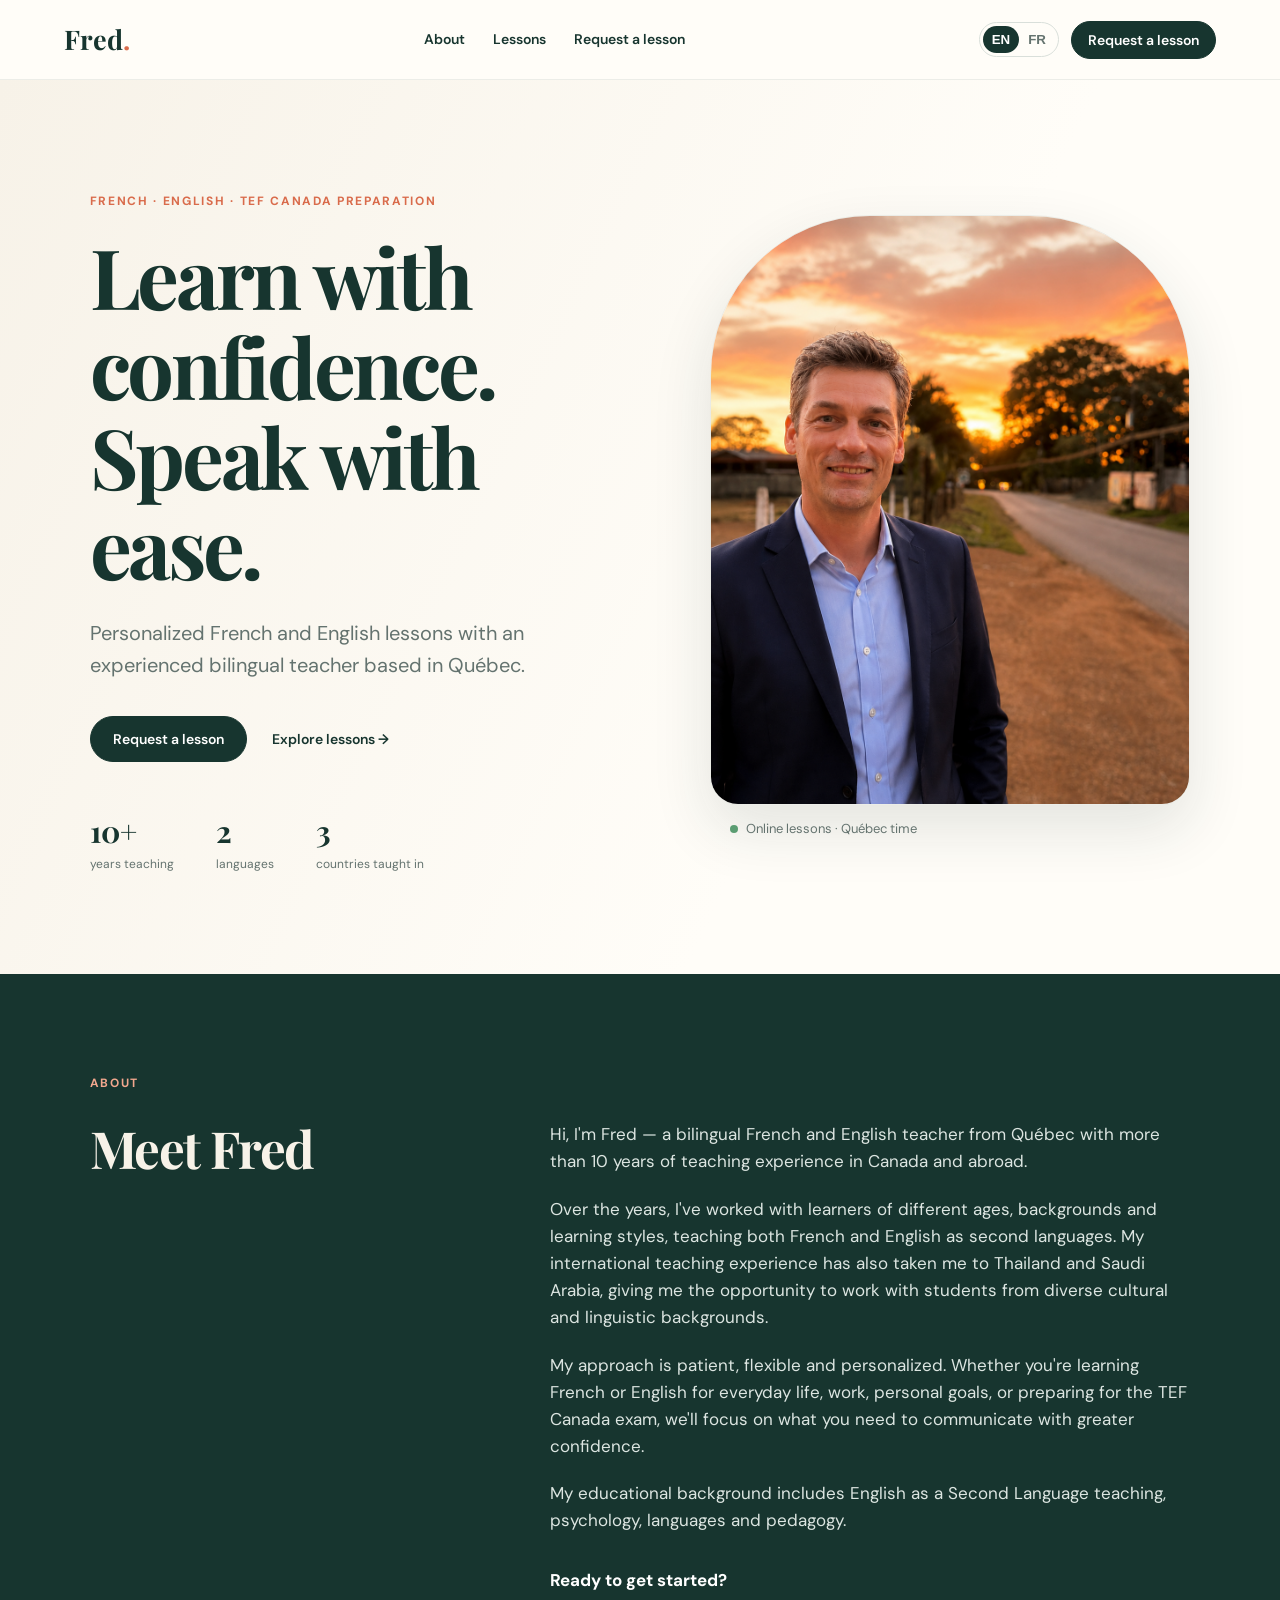
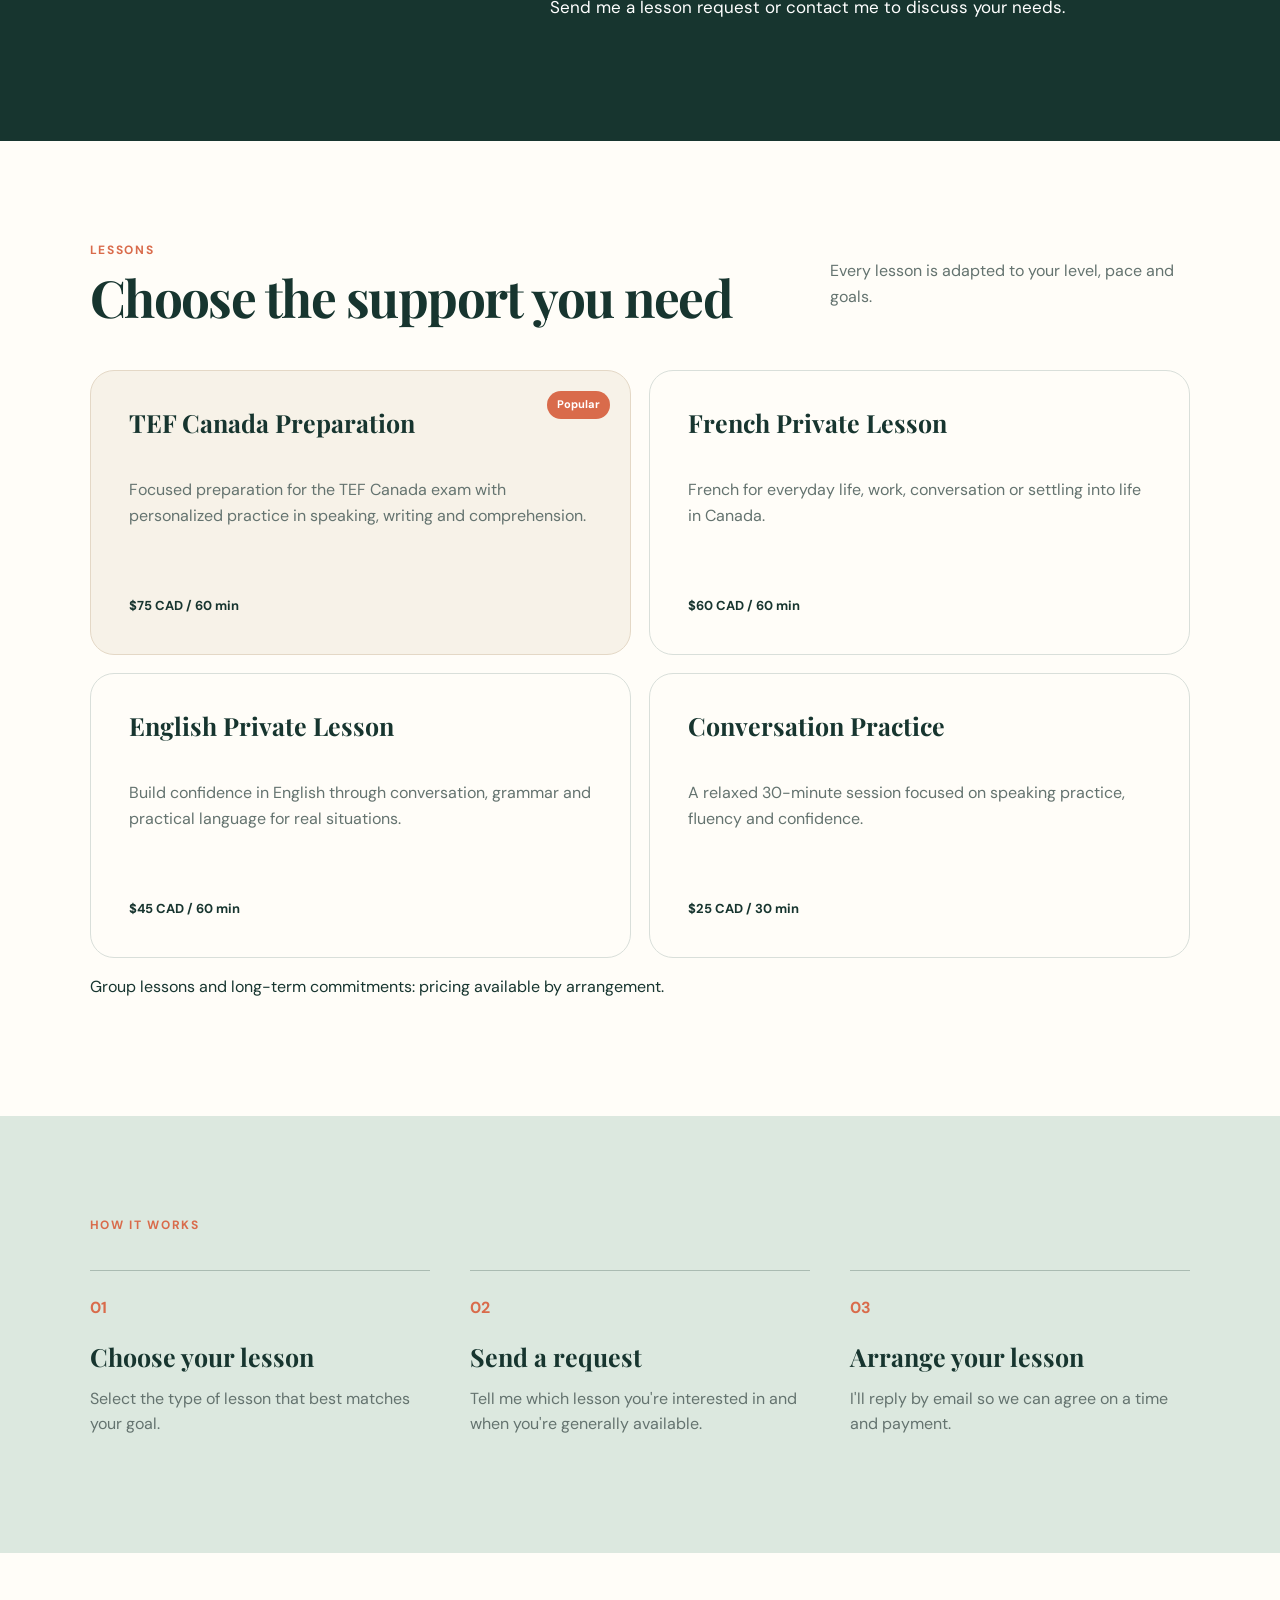
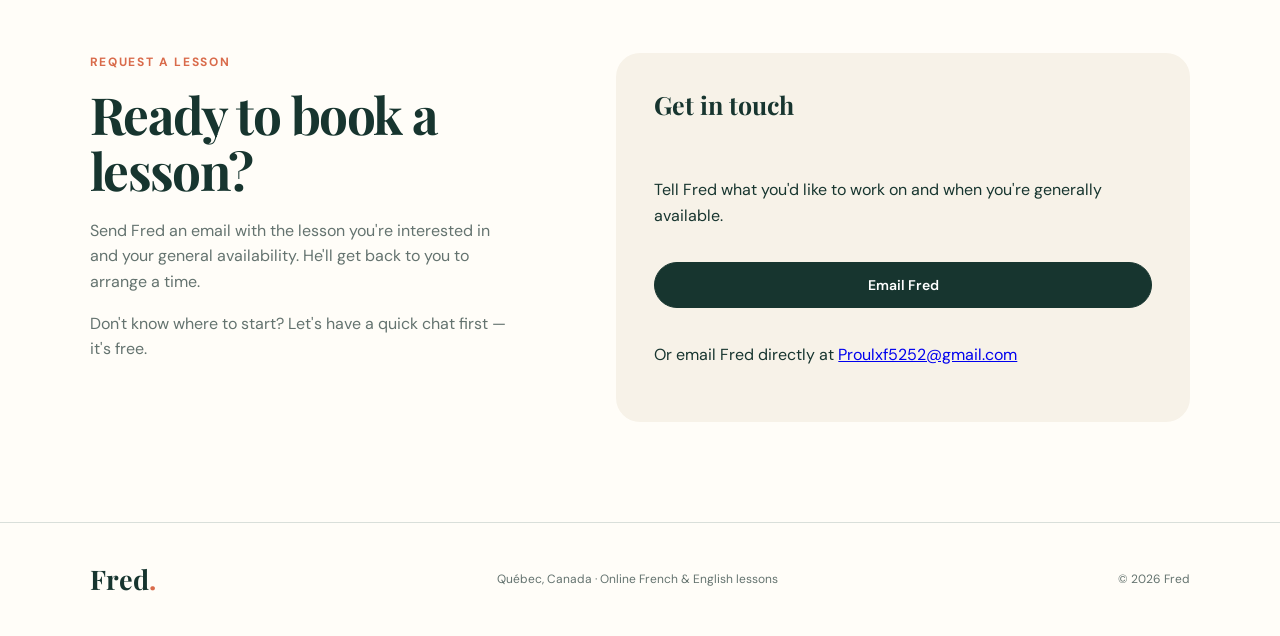
==== commit f05fd8b4: "Show Fred email below lesson contact button" ====
--- a/index.html
+++ b/index.html
@@ -13,5 +13,5 @@
 <section id="about" class="about section-pad"><div class="section-label" data-en="About" data-fr="À propos">About</div><div class="about-grid"><h2 class="editable" data-edit-key="about-title" data-en="Meet Fred" data-fr="À propos de Fred">Meet Fred</h2><div class="about-copy"><p class="editable" data-edit-key="about-1" data-en="Hi, I'm Fred — a bilingual French and English teacher from Québec with more than 10 years of teaching experience in Canada and abroad." data-fr="Bonjour, je m'appelle Fred. Je suis enseignant bilingue de français et d'anglais originaire du Québec et je possède plus de 10 ans d'expérience en enseignement au Canada et à l'étranger.">Hi, I'm Fred — a bilingual French and English teacher from Québec with more than 10 years of teaching experience in Canada and abroad.</p><p class="editable" data-edit-key="about-2" data-en="Over the years, I've worked with learners of different ages, backgrounds and learning styles, teaching both French and English as second languages. My international teaching experience has also taken me to Thailand and Saudi Arabia, giving me the opportunity to work with students from diverse cultural and linguistic backgrounds." data-fr="Au fil des années, j'ai accompagné des apprenants d'âges, de profils et de styles d'apprentissage variés, notamment en français et en anglais langues secondes. Mon parcours m'a également amené à enseigner en Thaïlande et en Arabie saoudite, auprès d'élèves issus de différents contextes culturels et linguistiques.">Over the years, I've worked with learners of different ages, backgrounds and learning styles, teaching both French and English as second languages. My international teaching experience has also taken me to Thailand and Saudi Arabia, giving me the opportunity to work with students from diverse cultural and linguistic backgrounds.</p><p class="editable" data-edit-key="about-3" data-en="My approach is patient, flexible and personalized. Whether you're learning French or English for everyday life, work, personal goals, or preparing for the TEF Canada exam, we'll focus on what you need to communicate with greater confidence." data-fr="Mon approche est patiente, flexible et personnalisée. Que vous souhaitiez améliorer votre français ou votre anglais pour la vie quotidienne, le travail ou un objectif personnel, ou encore vous préparer au TEF Canada, nous travaillerons ensemble en fonction de vos besoins afin de vous aider à communiquer avec plus d'aisance et de confiance.">My approach is patient, flexible and personalized. Whether you're learning French or English for everyday life, work, personal goals, or preparing for the TEF Canada exam, we'll focus on what you need to communicate with greater confidence.</p><p class="editable" data-edit-key="about-4" data-en="My educational background includes English as a Second Language teaching, psychology, languages and pedagogy." data-fr="Ma formation touche notamment l'enseignement de l'anglais langue seconde, la psychologie, les langues et la pédagogie.">My educational background includes English as a Second Language teaching, psychology, languages and pedagogy.</p><p class="about-cta"><strong data-en="Ready to get started?" data-fr="Prêt à commencer ?">Ready to get started?</strong><br><span data-en="Send me a lesson request or contact me to discuss your needs." data-fr="Envoyez-moi une demande de cours ou contactez-moi pour discuter de vos besoins.">Send me a lesson request or contact me to discuss your needs.</span></p></div></div></section>
 <section id="lessons" class="lessons section-pad"><div class="section-heading"><div><div class="section-label" data-en="Lessons" data-fr="Cours">Lessons</div><h2 data-en="Choose the support you need" data-fr="Choisissez l'accompagnement dont vous avez besoin">Choose the support you need</h2></div><p data-en="Every lesson is adapted to your level, pace and goals." data-fr="Chaque cours est adapté à votre niveau, à votre rythme et à vos objectifs.">Every lesson is adapted to your level, pace and goals.</p></div><div class="cards"><article class="lesson-card featured"><div class="card-tag" data-en="Popular" data-fr="Populaire">Popular</div><h3 class="editable" data-edit-key="tef-title" data-en="TEF Canada Preparation" data-fr="Préparation au TEF Canada">TEF Canada Preparation</h3><p class="editable" data-edit-key="tef-text" data-en="Focused preparation for the TEF Canada exam with personalized practice in speaking, writing and comprehension." data-fr="Une préparation ciblée au TEF Canada avec des exercices personnalisés en expression orale, écrite et en compréhension.">Focused preparation for the TEF Canada exam with personalized practice in speaking, writing and comprehension.</p><span class="price editable" data-edit-key="tef-price" data-en="$75 CAD / 60 min" data-fr="75 $ CAD / 60 min">$75 CAD / 60 min</span></article><article class="lesson-card"><h3 class="editable" data-edit-key="fr-title" data-en="French Private Lesson" data-fr="Cours privé de français">French Private Lesson</h3><p class="editable" data-edit-key="fr-text" data-en="French for everyday life, work, conversation or settling into life in Canada." data-fr="Le français pour la vie quotidienne, le travail, la conversation ou votre installation au Canada.">French for everyday life, work, conversation or settling into life in Canada.</p><span class="price editable" data-edit-key="fr-price" data-en="$60 CAD / 60 min" data-fr="60 $ CAD / 60 min">$60 CAD / 60 min</span></article><article class="lesson-card"><h3 class="editable" data-edit-key="en-title" data-en="English Private Lesson" data-fr="Cours privé d'anglais">English Private Lesson</h3><p class="editable" data-edit-key="en-text" data-en="Build confidence in English through conversation, grammar and practical language for real situations." data-fr="Développez votre confiance en anglais grâce à la conversation, à la grammaire et à une langue pratique adaptée aux situations réelles.">Build confidence in English through conversation, grammar and practical language for real situations.</p><span class="price editable" data-edit-key="en-price" data-en="$45 CAD / 60 min" data-fr="45 $ CAD / 60 min">$45 CAD / 60 min</span></article><article class="lesson-card"><h3 class="editable" data-edit-key="conversation-title" data-en="Conversation Practice" data-fr="Pratique de conversation">Conversation Practice</h3><p class="editable" data-edit-key="conversation-text" data-en="A relaxed 30-minute session focused on speaking practice, fluency and confidence." data-fr="Une séance détendue de 30 minutes axée sur la pratique orale, la fluidité et la confiance.">A relaxed 30-minute session focused on speaking practice, fluency and confidence.</p><span class="price editable" data-edit-key="conversation-price" data-en="$25 CAD / 30 min" data-fr="25 $ CAD / 30 min">$25 CAD / 30 min</span></article></div><p class="editable" data-edit-key="custom-pricing" data-en="Group lessons and long-term commitments: pricing available by arrangement." data-fr="Cours en groupe et engagements à long terme : tarif sur demande.">Group lessons and long-term commitments: pricing available by arrangement.</p></section>
 <section class="process section-pad"><div class="section-label" data-en="How it works" data-fr="Comment ça fonctionne">How it works</div><div class="steps"><div><span>01</span><h3 data-en="Choose your lesson" data-fr="Choisissez votre cours">Choose your lesson</h3><p data-en="Select the type of lesson that best matches your goal." data-fr="Sélectionnez le type de cours qui correspond le mieux à votre objectif.">Select the type of lesson that best matches your goal.</p></div><div><span>02</span><h3 data-en="Send a request" data-fr="Envoyez une demande">Send a request</h3><p data-en="Tell me which lesson you're interested in and when you're generally available." data-fr="Indiquez-moi le cours qui vous intéresse et vos disponibilités générales.">Tell me which lesson you're interested in and when you're generally available.</p></div><div><span>03</span><h3 data-en="Arrange your lesson" data-fr="Organisez votre cours">Arrange your lesson</h3><p data-en="I'll reply by email so we can agree on a time and payment." data-fr="Je vous répondrai par courriel afin de convenir ensemble de l'heure et du paiement.">I'll reply by email so we can agree on a time and payment.</p></div></div></section>
-<section id="booking" class="booking section-pad"><div class="booking-copy"><div class="section-label" data-en="Request a lesson" data-fr="Demander un cours">Request a lesson</div><h2 data-en="Ready to book a lesson?" data-fr="Prêt à réserver un cours ?">Ready to book a lesson?</h2><p data-en="Send Fred an email with the lesson you're interested in and your general availability. He'll get back to you to arrange a time." data-fr="Envoyez un courriel à Fred en indiquant le cours qui vous intéresse et vos disponibilités générales. Il vous répondra afin de convenir d'un moment.">Send Fred an email with the lesson you're interested in and your general availability. He'll get back to you to arrange a time.</p><p class="editable" data-edit-key="free-chat" data-en="Don't know where to start? Let's have a quick chat first — it's free." data-fr="Vous ne savez pas par où commencer ? Échangeons quelques minutes — c'est gratuit.">Don't know where to start? Let's have a quick chat first — it's free.</p></div><div class="booking-form"><h3 data-en="Get in touch" data-fr="Contactez Fred">Get in touch</h3><p data-en="Tell Fred what you'd like to work on and when you're generally available." data-fr="Indiquez à Fred ce que vous souhaitez travailler et vos disponibilités générales.">Tell Fred what you'd like to work on and when you're generally available.</p><a class="btn" href="mailto:Proulxf5252@gmail.com?subject=Lesson%20request" data-en="Email Fred" data-fr="Écrire à Fred">Email Fred</a></div></section>
+<section id="booking" class="booking section-pad"><div class="booking-copy"><div class="section-label" data-en="Request a lesson" data-fr="Demander un cours">Request a lesson</div><h2 data-en="Ready to book a lesson?" data-fr="Prêt à réserver un cours ?">Ready to book a lesson?</h2><p data-en="Send Fred an email with the lesson you're interested in and your general availability. He'll get back to you to arrange a time." data-fr="Envoyez un courriel à Fred en indiquant le cours qui vous intéresse et vos disponibilités générales. Il vous répondra afin de convenir d'un moment.">Send Fred an email with the lesson you're interested in and your general availability. He'll get back to you to arrange a time.</p><p class="editable" data-edit-key="free-chat" data-en="Don't know where to start? Let's have a quick chat first — it's free." data-fr="Vous ne savez pas par où commencer ? Échangeons quelques minutes — c'est gratuit.">Don't know where to start? Let's have a quick chat first — it's free.</p></div><div class="booking-form"><h3 data-en="Get in touch" data-fr="Contactez Fred">Get in touch</h3><p data-en="Tell Fred what you'd like to work on and when you're generally available." data-fr="Indiquez à Fred ce que vous souhaitez travailler et vos disponibilités générales.">Tell Fred what you'd like to work on and when you're generally available.</p><a class="btn" href="mailto:Proulxf5252@gmail.com?subject=Lesson%20request" data-en="Email Fred" data-fr="Écrire à Fred">Email Fred</a><p><span data-en="Or email Fred directly at " data-fr="Ou écrivez directement à Fred à ">Or email Fred directly at </span><a href="mailto:Proulxf5252@gmail.com">Proulxf5252@gmail.com</a></p></div></section>
 </main><footer><a class="brand" href="#top">Fred<span>.</span></a><p>Québec, Canada · <span data-en="Online French & English lessons" data-fr="Cours de français et d'anglais en ligne">Online French & English lessons</span></p><p>© <span id="year"></span> Fred</p></footer><script src="script.js"></script></body></html>
